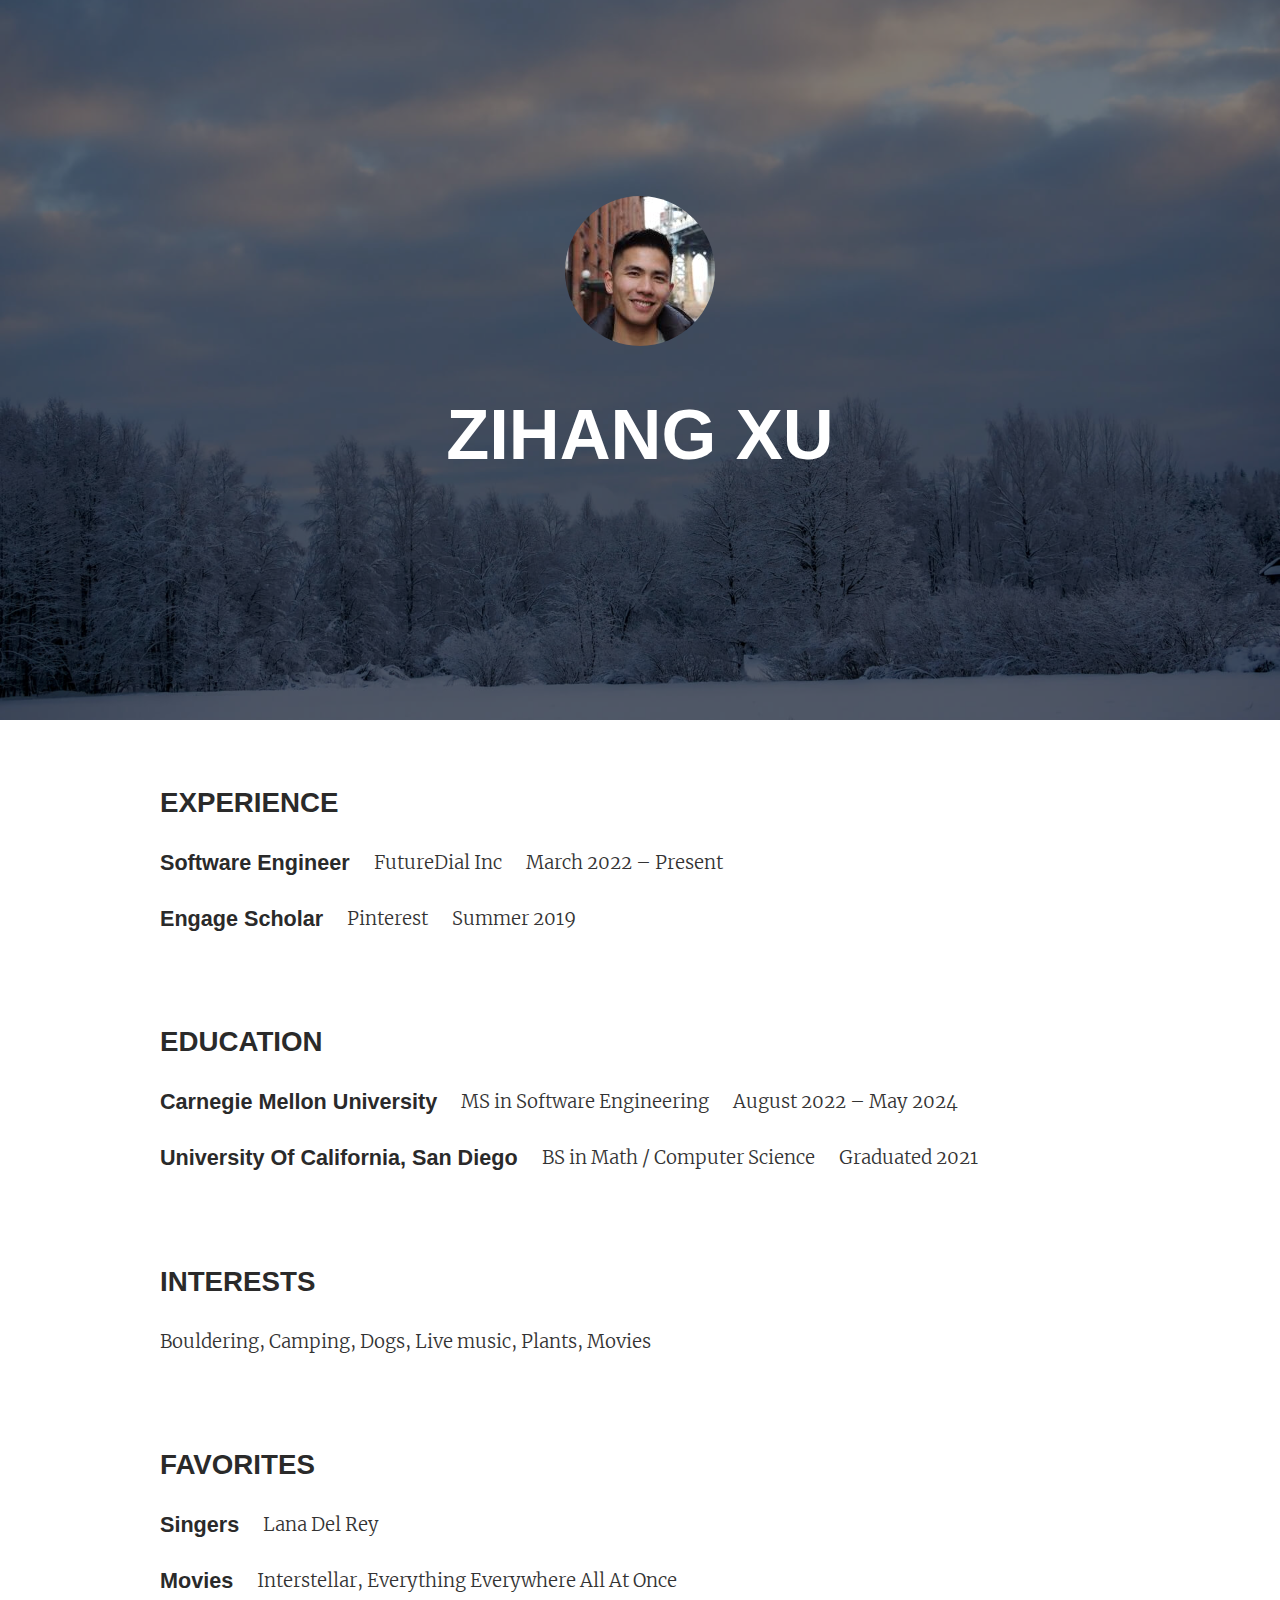
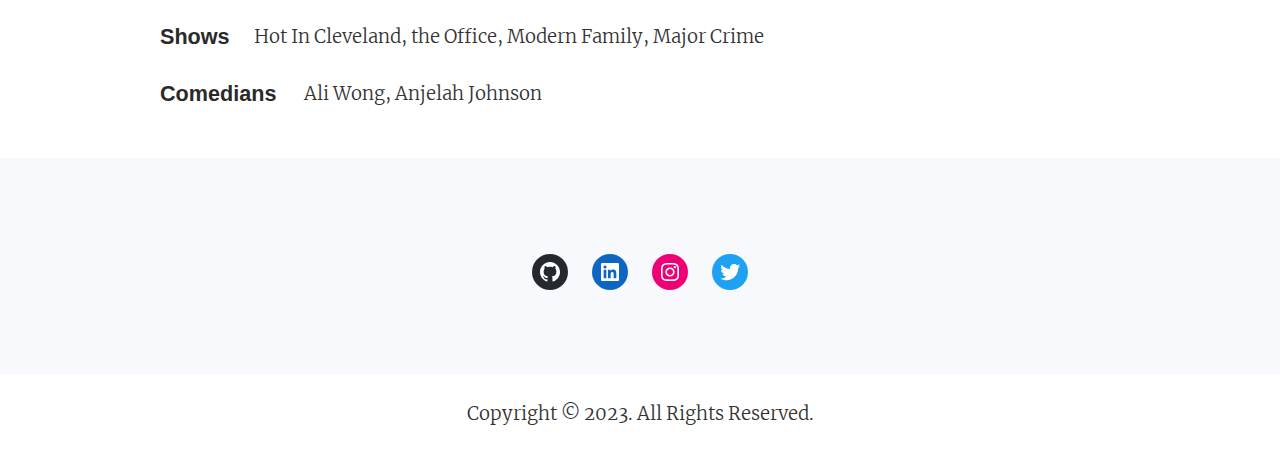
==== index.html @ 21066eac "a" ====
<!DOCTYPE html>
<html lang="en-US">
<head>
	<meta charset="UTF-8">
	<meta name="viewport" content="width=device-width, initial-scale=1">
<meta name="robots" content="max-image-preview:large">
<title>Zihang Xu</title>
<link rel="alternate" type="application/rss+xml" title="Zihang Xu &raquo; Feed" href="/feed/">
<link rel="alternate" type="application/rss+xml" title="Zihang Xu &raquo; Comments Feed" href="/comments/feed/">
<script>
window._wpemojiSettings = {"baseUrl":"https:\/\/s.w.org\/images\/core\/emoji\/14.0.0\/72x72\/","ext":".png","svgUrl":"https:\/\/s.w.org\/images\/core\/emoji\/14.0.0\/svg\/","svgExt":".svg","source":{"concatemoji":"\/wp-includes\/js\/wp-emoji-release.min.js?ver=6.2.2"}};
/*! This file is auto-generated */
!function(e,a,t){var n,r,o,i=a.createElement("canvas"),p=i.getContext&&i.getContext("2d");function s(e,t){p.clearRect(0,0,i.width,i.height),p.fillText(e,0,0);e=i.toDataURL();return p.clearRect(0,0,i.width,i.height),p.fillText(t,0,0),e===i.toDataURL()}function c(e){var t=a.createElement("script");t.src=e,t.defer=t.type="text/javascript",a.getElementsByTagName("head")[0].appendChild(t)}for(o=Array("flag","emoji"),t.supports={everything:!0,everythingExceptFlag:!0},r=0;r<o.length;r++)t.supports[o[r]]=function(e){if(p&&p.fillText)switch(p.textBaseline="top",p.font="600 32px Arial",e){case"flag":return s("🏳️‍⚧️","🏳️​⚧️")?!1:!s("🇺🇳","🇺​🇳")&&!s("🏴󠁧󠁢󠁥󠁮󠁧󠁿","🏴​󠁧​󠁢​󠁥​󠁮​󠁧​󠁿");case"emoji":return!s("🫱🏻‍🫲🏿","🫱🏻​🫲🏿")}return!1}(o[r]),t.supports.everything=t.supports.everything&&t.supports[o[r]],"flag"!==o[r]&&(t.supports.everythingExceptFlag=t.supports.everythingExceptFlag&&t.supports[o[r]]);t.supports.everythingExceptFlag=t.supports.everythingExceptFlag&&!t.supports.flag,t.DOMReady=!1,t.readyCallback=function(){t.DOMReady=!0},t.supports.everything||(n=function(){t.readyCallback()},a.addEventListener?(a.addEventListener("DOMContentLoaded",n,!1),e.addEventListener("load",n,!1)):(e.attachEvent("onload",n),a.attachEvent("onreadystatechange",function(){"complete"===a.readyState&&t.readyCallback()})),(e=t.source||{}).concatemoji?c(e.concatemoji):e.wpemoji&&e.twemoji&&(c(e.twemoji),c(e.wpemoji)))}(window,document,window._wpemojiSettings);
</script>
<style>img.wp-smiley,
img.emoji {
	display: inline !important;
	border: none !important;
	box-shadow: none !important;
	height: 1em !important;
	width: 1em !important;
	margin: 0 0.07em !important;
	vertical-align: -0.1em !important;
	background: none !important;
	padding: 0 !important;
}</style>
	<style id="wp-block-site-logo-inline-css">.wp-block-site-logo{box-sizing:border-box;line-height:0}.wp-block-site-logo a{display:inline-block}.wp-block-site-logo.is-default-size img{height:auto;width:120px}.wp-block-site-logo img{height:auto;max-width:100%}.wp-block-site-logo a,.wp-block-site-logo img{border-radius:inherit}.wp-block-site-logo.aligncenter{margin-left:auto;margin-right:auto;text-align:center}.wp-block-site-logo.is-style-rounded{border-radius:9999px}</style>
<style id="wp-block-site-title-inline-css">.wp-block-site-title a{color:inherit}
.wp-block-site-title{font-family: var(--wp--preset--font-family--montserrat);font-size: var(--wp--preset--font-size--max-82);font-style: normal;font-weight: 600;line-height: 1.2;text-transform: uppercase;}</style>
<link rel="stylesheet" id="wp-block-cover-css" href="/wp-includes/blocks/cover/style.min.css?ver=6.2.2" media="all">
<style id="wp-block-group-inline-css">.wp-block-group{box-sizing:border-box}
:where(.wp-block-group.has-background){padding:1.25em 2.375em}</style>
<style id="wp-block-template-part-inline-css">.wp-block-template-part.has-background{margin-bottom:0;margin-top:0;padding:1.25em 2.375em}</style>
<style id="wp-block-heading-inline-css">h1.has-background,h2.has-background,h3.has-background,h4.has-background,h5.has-background,h6.has-background{padding:1.25em 2.375em}
.wp-block-heading{color: #2a2a2a;}
.wp-block-heading h1,.wp-block-heading  h2,.wp-block-heading  h3,.wp-block-heading  h4,.wp-block-heading  h5,.wp-block-heading  h6{color: #2a2a2a;}
.wp-block-heading a:where(:not(.wp-element-button)){color: #2a2a2a;}
.wp-block-heading a:where(:not(.wp-element-button)):hover{color: #008aff;}</style>
<style id="wp-block-paragraph-inline-css">.is-small-text{font-size:.875em}.is-regular-text{font-size:1em}.is-large-text{font-size:2.25em}.is-larger-text{font-size:3em}.has-drop-cap:not(:focus):first-letter{float:left;font-size:8.4em;font-style:normal;font-weight:100;line-height:.68;margin:.05em .1em 0 0;text-transform:uppercase}body.rtl .has-drop-cap:not(:focus):first-letter{float:none;margin-left:.1em}p.has-drop-cap.has-background{overflow:hidden}p.has-background{padding:1.25em 2.375em}:where(p.has-text-color:not(.has-link-color)) a{color:inherit}
p{color: #333333;}
p a:where(:not(.wp-element-button)){color: #008aff;}</style>
<style id="wp-block-spacer-inline-css">.wp-block-spacer{clear:both}</style>
<style id="wp-block-social-links-inline-css">.wp-block-social-links{background:none;box-sizing:border-box;margin-left:0;padding-left:0;padding-right:0;text-indent:0}.wp-block-social-links .wp-social-link a,.wp-block-social-links .wp-social-link a:hover{border-bottom:0;box-shadow:none;text-decoration:none}.wp-block-social-links .wp-social-link a{padding:.25em}.wp-block-social-links .wp-social-link svg{height:1em;width:1em}.wp-block-social-links .wp-social-link span:not(.screen-reader-text){font-size:.65em;margin-left:.5em;margin-right:.5em}.wp-block-social-links.has-small-icon-size{font-size:16px}.wp-block-social-links,.wp-block-social-links.has-normal-icon-size{font-size:24px}.wp-block-social-links.has-large-icon-size{font-size:36px}.wp-block-social-links.has-huge-icon-size{font-size:48px}.wp-block-social-links.aligncenter{display:flex;justify-content:center}.wp-block-social-links.alignright{justify-content:flex-end}.wp-block-social-link{border-radius:9999px;display:block;height:auto;transition:transform .1s ease}@media (prefers-reduced-motion:reduce){.wp-block-social-link{transition-delay:0s;transition-duration:0s}}.wp-block-social-link a{align-items:center;display:flex;line-height:0;transition:transform .1s ease}.wp-block-social-link:hover{transform:scale(1.1)}.wp-block-social-links .wp-block-social-link .wp-block-social-link-anchor,.wp-block-social-links .wp-block-social-link .wp-block-social-link-anchor svg,.wp-block-social-links .wp-block-social-link .wp-block-social-link-anchor:active,.wp-block-social-links .wp-block-social-link .wp-block-social-link-anchor:hover,.wp-block-social-links .wp-block-social-link .wp-block-social-link-anchor:visited{fill:currentColor;color:currentColor}.wp-block-social-links:not(.is-style-logos-only) .wp-social-link{background-color:#f0f0f0;color:#444}.wp-block-social-links:not(.is-style-logos-only) .wp-social-link-amazon{background-color:#f90;color:#fff}.wp-block-social-links:not(.is-style-logos-only) .wp-social-link-bandcamp{background-color:#1ea0c3;color:#fff}.wp-block-social-links:not(.is-style-logos-only) .wp-social-link-behance{background-color:#0757fe;color:#fff}.wp-block-social-links:not(.is-style-logos-only) .wp-social-link-codepen{background-color:#1e1f26;color:#fff}.wp-block-social-links:not(.is-style-logos-only) .wp-social-link-deviantart{background-color:#02e49b;color:#fff}.wp-block-social-links:not(.is-style-logos-only) .wp-social-link-dribbble{background-color:#e94c89;color:#fff}.wp-block-social-links:not(.is-style-logos-only) .wp-social-link-dropbox{background-color:#4280ff;color:#fff}.wp-block-social-links:not(.is-style-logos-only) .wp-social-link-etsy{background-color:#f45800;color:#fff}.wp-block-social-links:not(.is-style-logos-only) .wp-social-link-facebook{background-color:#1778f2;color:#fff}.wp-block-social-links:not(.is-style-logos-only) .wp-social-link-fivehundredpx{background-color:#000;color:#fff}.wp-block-social-links:not(.is-style-logos-only) .wp-social-link-flickr{background-color:#0461dd;color:#fff}.wp-block-social-links:not(.is-style-logos-only) .wp-social-link-foursquare{background-color:#e65678;color:#fff}.wp-block-social-links:not(.is-style-logos-only) .wp-social-link-github{background-color:#24292d;color:#fff}.wp-block-social-links:not(.is-style-logos-only) .wp-social-link-goodreads{background-color:#eceadd;color:#382110}.wp-block-social-links:not(.is-style-logos-only) .wp-social-link-google{background-color:#ea4434;color:#fff}.wp-block-social-links:not(.is-style-logos-only) .wp-social-link-instagram{background-color:#f00075;color:#fff}.wp-block-social-links:not(.is-style-logos-only) .wp-social-link-lastfm{background-color:#e21b24;color:#fff}.wp-block-social-links:not(.is-style-logos-only) .wp-social-link-linkedin{background-color:#0d66c2;color:#fff}.wp-block-social-links:not(.is-style-logos-only) .wp-social-link-mastodon{background-color:#3288d4;color:#fff}.wp-block-social-links:not(.is-style-logos-only) .wp-social-link-medium{background-color:#02ab6c;color:#fff}.wp-block-social-links:not(.is-style-logos-only) .wp-social-link-meetup{background-color:#f6405f;color:#fff}.wp-block-social-links:not(.is-style-logos-only) .wp-social-link-patreon{background-color:#ff424d;color:#fff}.wp-block-social-links:not(.is-style-logos-only) .wp-social-link-pinterest{background-color:#e60122;color:#fff}.wp-block-social-links:not(.is-style-logos-only) .wp-social-link-pocket{background-color:#ef4155;color:#fff}.wp-block-social-links:not(.is-style-logos-only) .wp-social-link-reddit{background-color:#ff4500;color:#fff}.wp-block-social-links:not(.is-style-logos-only) .wp-social-link-skype{background-color:#0478d7;color:#fff}.wp-block-social-links:not(.is-style-logos-only) .wp-social-link-snapchat{stroke:#000;background-color:#fefc00;color:#fff}.wp-block-social-links:not(.is-style-logos-only) .wp-social-link-soundcloud{background-color:#ff5600;color:#fff}.wp-block-social-links:not(.is-style-logos-only) .wp-social-link-spotify{background-color:#1bd760;color:#fff}.wp-block-social-links:not(.is-style-logos-only) .wp-social-link-telegram{background-color:#2aabee;color:#fff}.wp-block-social-links:not(.is-style-logos-only) .wp-social-link-tiktok{background-color:#000;color:#fff}.wp-block-social-links:not(.is-style-logos-only) .wp-social-link-tumblr{background-color:#011835;color:#fff}.wp-block-social-links:not(.is-style-logos-only) .wp-social-link-twitch{background-color:#6440a4;color:#fff}.wp-block-social-links:not(.is-style-logos-only) .wp-social-link-twitter{background-color:#1da1f2;color:#fff}.wp-block-social-links:not(.is-style-logos-only) .wp-social-link-vimeo{background-color:#1eb7ea;color:#fff}.wp-block-social-links:not(.is-style-logos-only) .wp-social-link-vk{background-color:#4680c2;color:#fff}.wp-block-social-links:not(.is-style-logos-only) .wp-social-link-wordpress{background-color:#3499cd;color:#fff}.wp-block-social-links:not(.is-style-logos-only) .wp-social-link-whatsapp{background-color:#25d366;color:#fff}.wp-block-social-links:not(.is-style-logos-only) .wp-social-link-yelp{background-color:#d32422;color:#fff}.wp-block-social-links:not(.is-style-logos-only) .wp-social-link-youtube{background-color:red;color:#fff}.wp-block-social-links.is-style-logos-only .wp-social-link{background:none}.wp-block-social-links.is-style-logos-only .wp-social-link a{padding:0}.wp-block-social-links.is-style-logos-only .wp-social-link svg{height:1.25em;width:1.25em}.wp-block-social-links.is-style-logos-only .wp-social-link-amazon{color:#f90}.wp-block-social-links.is-style-logos-only .wp-social-link-bandcamp{color:#1ea0c3}.wp-block-social-links.is-style-logos-only .wp-social-link-behance{color:#0757fe}.wp-block-social-links.is-style-logos-only .wp-social-link-codepen{color:#1e1f26}.wp-block-social-links.is-style-logos-only .wp-social-link-deviantart{color:#02e49b}.wp-block-social-links.is-style-logos-only .wp-social-link-dribbble{color:#e94c89}.wp-block-social-links.is-style-logos-only .wp-social-link-dropbox{color:#4280ff}.wp-block-social-links.is-style-logos-only .wp-social-link-etsy{color:#f45800}.wp-block-social-links.is-style-logos-only .wp-social-link-facebook{color:#1778f2}.wp-block-social-links.is-style-logos-only .wp-social-link-fivehundredpx{color:#000}.wp-block-social-links.is-style-logos-only .wp-social-link-flickr{color:#0461dd}.wp-block-social-links.is-style-logos-only .wp-social-link-foursquare{color:#e65678}.wp-block-social-links.is-style-logos-only .wp-social-link-github{color:#24292d}.wp-block-social-links.is-style-logos-only .wp-social-link-goodreads{color:#382110}.wp-block-social-links.is-style-logos-only .wp-social-link-google{color:#ea4434}.wp-block-social-links.is-style-logos-only .wp-social-link-instagram{color:#f00075}.wp-block-social-links.is-style-logos-only .wp-social-link-lastfm{color:#e21b24}.wp-block-social-links.is-style-logos-only .wp-social-link-linkedin{color:#0d66c2}.wp-block-social-links.is-style-logos-only .wp-social-link-mastodon{color:#3288d4}.wp-block-social-links.is-style-logos-only .wp-social-link-medium{color:#02ab6c}.wp-block-social-links.is-style-logos-only .wp-social-link-meetup{color:#f6405f}.wp-block-social-links.is-style-logos-only .wp-social-link-patreon{color:#ff424d}.wp-block-social-links.is-style-logos-only .wp-social-link-pinterest{color:#e60122}.wp-block-social-links.is-style-logos-only .wp-social-link-pocket{color:#ef4155}.wp-block-social-links.is-style-logos-only .wp-social-link-reddit{color:#ff4500}.wp-block-social-links.is-style-logos-only .wp-social-link-skype{color:#0478d7}.wp-block-social-links.is-style-logos-only .wp-social-link-snapchat{stroke:#000;color:#fff}.wp-block-social-links.is-style-logos-only .wp-social-link-soundcloud{color:#ff5600}.wp-block-social-links.is-style-logos-only .wp-social-link-spotify{color:#1bd760}.wp-block-social-links.is-style-logos-only .wp-social-link-telegram{color:#2aabee}.wp-block-social-links.is-style-logos-only .wp-social-link-tiktok{color:#000}.wp-block-social-links.is-style-logos-only .wp-social-link-tumblr{color:#011835}.wp-block-social-links.is-style-logos-only .wp-social-link-twitch{color:#6440a4}.wp-block-social-links.is-style-logos-only .wp-social-link-twitter{color:#1da1f2}.wp-block-social-links.is-style-logos-only .wp-social-link-vimeo{color:#1eb7ea}.wp-block-social-links.is-style-logos-only .wp-social-link-vk{color:#4680c2}.wp-block-social-links.is-style-logos-only .wp-social-link-whatsapp{color:#25d366}.wp-block-social-links.is-style-logos-only .wp-social-link-wordpress{color:#3499cd}.wp-block-social-links.is-style-logos-only .wp-social-link-yelp{color:#d32422}.wp-block-social-links.is-style-logos-only .wp-social-link-youtube{color:red}.wp-block-social-links.is-style-pill-shape .wp-social-link{width:auto}.wp-block-social-links.is-style-pill-shape .wp-social-link a{padding-left:.66667em;padding-right:.66667em}</style>
<style id="wp-block-columns-inline-css">.wp-block-columns{align-items:normal!important;box-sizing:border-box;display:flex;flex-wrap:wrap!important;margin-bottom:1.75em}@media (min-width:782px){.wp-block-columns{flex-wrap:nowrap!important}}.wp-block-columns.are-vertically-aligned-top{align-items:flex-start}.wp-block-columns.are-vertically-aligned-center{align-items:center}.wp-block-columns.are-vertically-aligned-bottom{align-items:flex-end}@media (max-width:781px){.wp-block-columns:not(.is-not-stacked-on-mobile)>.wp-block-column{flex-basis:100%!important}}@media (min-width:782px){.wp-block-columns:not(.is-not-stacked-on-mobile)>.wp-block-column{flex-basis:0;flex-grow:1}.wp-block-columns:not(.is-not-stacked-on-mobile)>.wp-block-column[style*=flex-basis]{flex-grow:0}}.wp-block-columns.is-not-stacked-on-mobile{flex-wrap:nowrap!important}.wp-block-columns.is-not-stacked-on-mobile>.wp-block-column{flex-basis:0;flex-grow:1}.wp-block-columns.is-not-stacked-on-mobile>.wp-block-column[style*=flex-basis]{flex-grow:0}:where(.wp-block-columns.has-background){padding:1.25em 2.375em}.wp-block-column{flex-grow:1;min-width:0;overflow-wrap:break-word;word-break:break-word}.wp-block-column.is-vertically-aligned-top{align-self:flex-start}.wp-block-column.is-vertically-aligned-center{align-self:center}.wp-block-column.is-vertically-aligned-bottom{align-self:flex-end}.wp-block-column.is-vertically-aligned-bottom,.wp-block-column.is-vertically-aligned-center,.wp-block-column.is-vertically-aligned-top{width:100%}</style>
<style id="wp-block-library-inline-css">:root{--wp-admin-theme-color:#007cba;--wp-admin-theme-color--rgb:0,124,186;--wp-admin-theme-color-darker-10:#006ba1;--wp-admin-theme-color-darker-10--rgb:0,107,161;--wp-admin-theme-color-darker-20:#005a87;--wp-admin-theme-color-darker-20--rgb:0,90,135;--wp-admin-border-width-focus:2px;--wp-block-synced-color:#7a00df;--wp-block-synced-color--rgb:122,0,223}@media (-webkit-min-device-pixel-ratio:2),(min-resolution:192dpi){:root{--wp-admin-border-width-focus:1.5px}}.wp-element-button{cursor:pointer}:root{--wp--preset--font-size--normal:16px;--wp--preset--font-size--huge:42px}:root .has-very-light-gray-background-color{background-color:#eee}:root .has-very-dark-gray-background-color{background-color:#313131}:root .has-very-light-gray-color{color:#eee}:root .has-very-dark-gray-color{color:#313131}:root .has-vivid-green-cyan-to-vivid-cyan-blue-gradient-background{background:linear-gradient(135deg,#00d084,#0693e3)}:root .has-purple-crush-gradient-background{background:linear-gradient(135deg,#34e2e4,#4721fb 50%,#ab1dfe)}:root .has-hazy-dawn-gradient-background{background:linear-gradient(135deg,#faaca8,#dad0ec)}:root .has-subdued-olive-gradient-background{background:linear-gradient(135deg,#fafae1,#67a671)}:root .has-atomic-cream-gradient-background{background:linear-gradient(135deg,#fdd79a,#004a59)}:root .has-nightshade-gradient-background{background:linear-gradient(135deg,#330968,#31cdcf)}:root .has-midnight-gradient-background{background:linear-gradient(135deg,#020381,#2874fc)}.has-regular-font-size{font-size:1em}.has-larger-font-size{font-size:2.625em}.has-normal-font-size{font-size:var(--wp--preset--font-size--normal)}.has-huge-font-size{font-size:var(--wp--preset--font-size--huge)}.has-text-align-center{text-align:center}.has-text-align-left{text-align:left}.has-text-align-right{text-align:right}#end-resizable-editor-section{display:none}.aligncenter{clear:both}.items-justified-left{justify-content:flex-start}.items-justified-center{justify-content:center}.items-justified-right{justify-content:flex-end}.items-justified-space-between{justify-content:space-between}.screen-reader-text{clip:rect(1px,1px,1px,1px);word-wrap:normal!important;border:0;-webkit-clip-path:inset(50%);clip-path:inset(50%);height:1px;margin:-1px;overflow:hidden;padding:0;position:absolute;width:1px}.screen-reader-text:focus{clip:auto!important;background-color:#ddd;-webkit-clip-path:none;clip-path:none;color:#444;display:block;font-size:1em;height:auto;left:5px;line-height:normal;padding:15px 23px 14px;text-decoration:none;top:5px;width:auto;z-index:100000}html :where(.has-border-color){border-style:solid}html :where([style*=border-top-color]){border-top-style:solid}html :where([style*=border-right-color]){border-right-style:solid}html :where([style*=border-bottom-color]){border-bottom-style:solid}html :where([style*=border-left-color]){border-left-style:solid}html :where([style*=border-width]){border-style:solid}html :where([style*=border-top-width]){border-top-style:solid}html :where([style*=border-right-width]){border-right-style:solid}html :where([style*=border-bottom-width]){border-bottom-style:solid}html :where([style*=border-left-width]){border-left-style:solid}html :where(img[class*=wp-image-]){height:auto;max-width:100%}figure{margin:0 0 1em}html :where(.is-position-sticky){--wp-admin--admin-bar--position-offset:var(--wp-admin--admin-bar--height,0px)}@media screen and (max-width:600px){html :where(.is-position-sticky){--wp-admin--admin-bar--position-offset:0px}}</style>
<style id="global-styles-inline-css">body{--wp--preset--color--black: #000000;--wp--preset--color--cyan-bluish-gray: #abb8c3;--wp--preset--color--white: #ffffff;--wp--preset--color--pale-pink: #f78da7;--wp--preset--color--vivid-red: #cf2e2e;--wp--preset--color--luminous-vivid-orange: #ff6900;--wp--preset--color--luminous-vivid-amber: #fcb900;--wp--preset--color--light-green-cyan: #7bdcb5;--wp--preset--color--vivid-green-cyan: #00d084;--wp--preset--color--pale-cyan-blue: #8ed1fc;--wp--preset--color--vivid-cyan-blue: #0693e3;--wp--preset--color--vivid-purple: #9b51e0;--wp--preset--gradient--vivid-cyan-blue-to-vivid-purple: linear-gradient(135deg,rgba(6,147,227,1) 0%,rgb(155,81,224) 100%);--wp--preset--gradient--light-green-cyan-to-vivid-green-cyan: linear-gradient(135deg,rgb(122,220,180) 0%,rgb(0,208,130) 100%);--wp--preset--gradient--luminous-vivid-amber-to-luminous-vivid-orange: linear-gradient(135deg,rgba(252,185,0,1) 0%,rgba(255,105,0,1) 100%);--wp--preset--gradient--luminous-vivid-orange-to-vivid-red: linear-gradient(135deg,rgba(255,105,0,1) 0%,rgb(207,46,46) 100%);--wp--preset--gradient--very-light-gray-to-cyan-bluish-gray: linear-gradient(135deg,rgb(238,238,238) 0%,rgb(169,184,195) 100%);--wp--preset--gradient--cool-to-warm-spectrum: linear-gradient(135deg,rgb(74,234,220) 0%,rgb(151,120,209) 20%,rgb(207,42,186) 40%,rgb(238,44,130) 60%,rgb(251,105,98) 80%,rgb(254,248,76) 100%);--wp--preset--gradient--blush-light-purple: linear-gradient(135deg,rgb(255,206,236) 0%,rgb(152,150,240) 100%);--wp--preset--gradient--blush-bordeaux: linear-gradient(135deg,rgb(254,205,165) 0%,rgb(254,45,45) 50%,rgb(107,0,62) 100%);--wp--preset--gradient--luminous-dusk: linear-gradient(135deg,rgb(255,203,112) 0%,rgb(199,81,192) 50%,rgb(65,88,208) 100%);--wp--preset--gradient--pale-ocean: linear-gradient(135deg,rgb(255,245,203) 0%,rgb(182,227,212) 50%,rgb(51,167,181) 100%);--wp--preset--gradient--electric-grass: linear-gradient(135deg,rgb(202,248,128) 0%,rgb(113,206,126) 100%);--wp--preset--gradient--midnight: linear-gradient(135deg,rgb(2,3,129) 0%,rgb(40,116,252) 100%);--wp--preset--duotone--dark-grayscale: url('#wp-duotone-dark-grayscale');--wp--preset--duotone--grayscale: url('#wp-duotone-grayscale');--wp--preset--duotone--purple-yellow: url('#wp-duotone-purple-yellow');--wp--preset--duotone--blue-red: url('#wp-duotone-blue-red');--wp--preset--duotone--midnight: url('#wp-duotone-midnight');--wp--preset--duotone--magenta-yellow: url('#wp-duotone-magenta-yellow');--wp--preset--duotone--purple-green: url('#wp-duotone-purple-green');--wp--preset--duotone--blue-orange: url('#wp-duotone-blue-orange');--wp--preset--font-size--small: clamp(14px, 0.875rem + ((1vw - 7.68px) * 0.481), 18px);--wp--preset--font-size--medium: clamp(16px, 1rem + ((1vw - 7.68px) * 0.481), 20px);--wp--preset--font-size--large: clamp(20px, 1.25rem + ((1vw - 7.68px) * 0.481), 24px);--wp--preset--font-size--x-large: clamp(24px, 1.5rem + ((1vw - 7.68px) * 0.721), 30px);--wp--preset--font-size--x-small: clamp(13px, 0.813rem + ((1vw - 7.68px) * 0.361), 16px);--wp--preset--font-size--max-36: clamp(30px, 1.875rem + ((1vw - 7.68px) * 0.721), 36px);--wp--preset--font-size--max-48: clamp(36px, 2.25rem + ((1vw - 7.68px) * 1.442), 48px);--wp--preset--font-size--max-60: clamp(42px, 2.625rem + ((1vw - 7.68px) * 2.163), 60px);--wp--preset--font-size--max-72: clamp(48px, 3rem + ((1vw - 7.68px) * 2.885), 72px);--wp--preset--font-size--max-82: clamp(52px, 3.25rem + ((1vw - 7.68px) * 3.606), 82px);--wp--preset--font-family--merriweather: Merriweather;--wp--preset--font-family--montserrat: Arial;--wp--preset--spacing--20: 0.44rem;--wp--preset--spacing--30: 0.67rem;--wp--preset--spacing--40: 1rem;--wp--preset--spacing--50: 1.5rem;--wp--preset--spacing--60: 2.25rem;--wp--preset--spacing--70: 3.38rem;--wp--preset--spacing--80: 5.06rem;--wp--preset--shadow--natural: 6px 6px 9px rgba(0, 0, 0, 0.2);--wp--preset--shadow--deep: 12px 12px 50px rgba(0, 0, 0, 0.4);--wp--preset--shadow--sharp: 6px 6px 0px rgba(0, 0, 0, 0.2);--wp--preset--shadow--outlined: 6px 6px 0px -3px rgba(255, 255, 255, 1), 6px 6px rgba(0, 0, 0, 1);--wp--preset--shadow--crisp: 6px 6px 0px rgba(0, 0, 0, 1);}body { margin: 0;--wp--style--global--content-size: 960px;--wp--style--global--wide-size: 1140px; }.wp-site-blocks > .alignleft { float: left; margin-right: 2em; }.wp-site-blocks > .alignright { float: right; margin-left: 2em; }.wp-site-blocks > .aligncenter { justify-content: center; margin-left: auto; margin-right: auto; }.wp-site-blocks > * { margin-block-start: 0; margin-block-end: 0; }.wp-site-blocks > * + * { margin-block-start: 24px; }body { --wp--style--block-gap: 24px; }body .is-layout-flow > *{margin-block-start: 0;margin-block-end: 0;}body .is-layout-flow > * + *{margin-block-start: 24px;margin-block-end: 0;}body .is-layout-constrained > *{margin-block-start: 0;margin-block-end: 0;}body .is-layout-constrained > * + *{margin-block-start: 24px;margin-block-end: 0;}body .is-layout-flex{gap: 24px;}body .is-layout-flow > .alignleft{float: left;margin-inline-start: 0;margin-inline-end: 2em;}body .is-layout-flow > .alignright{float: right;margin-inline-start: 2em;margin-inline-end: 0;}body .is-layout-flow > .aligncenter{margin-left: auto !important;margin-right: auto !important;}body .is-layout-constrained > .alignleft{float: left;margin-inline-start: 0;margin-inline-end: 2em;}body .is-layout-constrained > .alignright{float: right;margin-inline-start: 2em;margin-inline-end: 0;}body .is-layout-constrained > .aligncenter{margin-left: auto !important;margin-right: auto !important;}body .is-layout-constrained > :where(:not(.alignleft):not(.alignright):not(.alignfull)){max-width: var(--wp--style--global--content-size);margin-left: auto !important;margin-right: auto !important;}body .is-layout-constrained > .alignwide{max-width: var(--wp--style--global--wide-size);}body .is-layout-flex{display: flex;}body .is-layout-flex{flex-wrap: wrap;align-items: center;}body .is-layout-flex > *{margin: 0;}body{font-family: var(--wp--preset--font-family--merriweather);font-size: var(--wp--preset--font-size--medium);font-weight: 300;line-height: 1.75;padding-top: 0px;padding-right: 0px;padding-bottom: 0px;padding-left: 0px;}a:where(:not(.wp-element-button)){text-decoration: underline;}h1, h2, h3, h4, h5, h6{font-family: var(--wp--preset--font-family--montserrat);font-style: normal;font-weight: 700;line-height: 1.4;}.wp-element-button, .wp-block-button__link{background-color: #32373c;border-width: 0;color: #fff;font-family: inherit;font-size: inherit;line-height: inherit;padding: calc(0.667em + 2px) calc(1.333em + 2px);text-decoration: none;}.has-black-color{color: var(--wp--preset--color--black) !important;}.has-cyan-bluish-gray-color{color: var(--wp--preset--color--cyan-bluish-gray) !important;}.has-white-color{color: var(--wp--preset--color--white) !important;}.has-pale-pink-color{color: var(--wp--preset--color--pale-pink) !important;}.has-vivid-red-color{color: var(--wp--preset--color--vivid-red) !important;}.has-luminous-vivid-orange-color{color: var(--wp--preset--color--luminous-vivid-orange) !important;}.has-luminous-vivid-amber-color{color: var(--wp--preset--color--luminous-vivid-amber) !important;}.has-light-green-cyan-color{color: var(--wp--preset--color--light-green-cyan) !important;}.has-vivid-green-cyan-color{color: var(--wp--preset--color--vivid-green-cyan) !important;}.has-pale-cyan-blue-color{color: var(--wp--preset--color--pale-cyan-blue) !important;}.has-vivid-cyan-blue-color{color: var(--wp--preset--color--vivid-cyan-blue) !important;}.has-vivid-purple-color{color: var(--wp--preset--color--vivid-purple) !important;}.has-black-background-color{background-color: var(--wp--preset--color--black) !important;}.has-cyan-bluish-gray-background-color{background-color: var(--wp--preset--color--cyan-bluish-gray) !important;}.has-white-background-color{background-color: var(--wp--preset--color--white) !important;}.has-pale-pink-background-color{background-color: var(--wp--preset--color--pale-pink) !important;}.has-vivid-red-background-color{background-color: var(--wp--preset--color--vivid-red) !important;}.has-luminous-vivid-orange-background-color{background-color: var(--wp--preset--color--luminous-vivid-orange) !important;}.has-luminous-vivid-amber-background-color{background-color: var(--wp--preset--color--luminous-vivid-amber) !important;}.has-light-green-cyan-background-color{background-color: var(--wp--preset--color--light-green-cyan) !important;}.has-vivid-green-cyan-background-color{background-color: var(--wp--preset--color--vivid-green-cyan) !important;}.has-pale-cyan-blue-background-color{background-color: var(--wp--preset--color--pale-cyan-blue) !important;}.has-vivid-cyan-blue-background-color{background-color: var(--wp--preset--color--vivid-cyan-blue) !important;}.has-vivid-purple-background-color{background-color: var(--wp--preset--color--vivid-purple) !important;}.has-black-border-color{border-color: var(--wp--preset--color--black) !important;}.has-cyan-bluish-gray-border-color{border-color: var(--wp--preset--color--cyan-bluish-gray) !important;}.has-white-border-color{border-color: var(--wp--preset--color--white) !important;}.has-pale-pink-border-color{border-color: var(--wp--preset--color--pale-pink) !important;}.has-vivid-red-border-color{border-color: var(--wp--preset--color--vivid-red) !important;}.has-luminous-vivid-orange-border-color{border-color: var(--wp--preset--color--luminous-vivid-orange) !important;}.has-luminous-vivid-amber-border-color{border-color: var(--wp--preset--color--luminous-vivid-amber) !important;}.has-light-green-cyan-border-color{border-color: var(--wp--preset--color--light-green-cyan) !important;}.has-vivid-green-cyan-border-color{border-color: var(--wp--preset--color--vivid-green-cyan) !important;}.has-pale-cyan-blue-border-color{border-color: var(--wp--preset--color--pale-cyan-blue) !important;}.has-vivid-cyan-blue-border-color{border-color: var(--wp--preset--color--vivid-cyan-blue) !important;}.has-vivid-purple-border-color{border-color: var(--wp--preset--color--vivid-purple) !important;}.has-vivid-cyan-blue-to-vivid-purple-gradient-background{background: var(--wp--preset--gradient--vivid-cyan-blue-to-vivid-purple) !important;}.has-light-green-cyan-to-vivid-green-cyan-gradient-background{background: var(--wp--preset--gradient--light-green-cyan-to-vivid-green-cyan) !important;}.has-luminous-vivid-amber-to-luminous-vivid-orange-gradient-background{background: var(--wp--preset--gradient--luminous-vivid-amber-to-luminous-vivid-orange) !important;}.has-luminous-vivid-orange-to-vivid-red-gradient-background{background: var(--wp--preset--gradient--luminous-vivid-orange-to-vivid-red) !important;}.has-very-light-gray-to-cyan-bluish-gray-gradient-background{background: var(--wp--preset--gradient--very-light-gray-to-cyan-bluish-gray) !important;}.has-cool-to-warm-spectrum-gradient-background{background: var(--wp--preset--gradient--cool-to-warm-spectrum) !important;}.has-blush-light-purple-gradient-background{background: var(--wp--preset--gradient--blush-light-purple) !important;}.has-blush-bordeaux-gradient-background{background: var(--wp--preset--gradient--blush-bordeaux) !important;}.has-luminous-dusk-gradient-background{background: var(--wp--preset--gradient--luminous-dusk) !important;}.has-pale-ocean-gradient-background{background: var(--wp--preset--gradient--pale-ocean) !important;}.has-electric-grass-gradient-background{background: var(--wp--preset--gradient--electric-grass) !important;}.has-midnight-gradient-background{background: var(--wp--preset--gradient--midnight) !important;}.has-small-font-size{font-size: var(--wp--preset--font-size--small) !important;}.has-medium-font-size{font-size: var(--wp--preset--font-size--medium) !important;}.has-large-font-size{font-size: var(--wp--preset--font-size--large) !important;}.has-x-large-font-size{font-size: var(--wp--preset--font-size--x-large) !important;}.has-x-small-font-size{font-size: var(--wp--preset--font-size--x-small) !important;}.has-max-36-font-size{font-size: var(--wp--preset--font-size--max-36) !important;}.has-max-48-font-size{font-size: var(--wp--preset--font-size--max-48) !important;}.has-max-60-font-size{font-size: var(--wp--preset--font-size--max-60) !important;}.has-max-72-font-size{font-size: var(--wp--preset--font-size--max-72) !important;}.has-max-82-font-size{font-size: var(--wp--preset--font-size--max-82) !important;}.has-merriweather-font-family{font-family: var(--wp--preset--font-family--merriweather) !important;}.has-montserrat-font-family{font-family: var(--wp--preset--font-family--montserrat) !important;}</style>
<style id="core-block-supports-inline-css">.wp-elements-5cca410bc57323123c762deed35c7b7d a{color:var(--wp--preset--color--secondary);}.wp-container-1.wp-container-1 > *{margin-block-start:0;margin-block-end:0;}.wp-container-1.wp-container-1.wp-container-1.wp-container-1 > * + *{margin-block-start:0px;margin-block-end:0;}.wp-container-24.wp-container-24{justify-content:center;}.wp-container-26.wp-container-26{flex-wrap:nowrap;gap:5rem 5rem;}.wp-container-2.wp-container-2,.wp-container-3.wp-container-3,.wp-container-4.wp-container-4,.wp-container-5.wp-container-5,.wp-container-7.wp-container-7,.wp-container-8.wp-container-8,.wp-container-9.wp-container-9,.wp-container-10.wp-container-10,.wp-container-12.wp-container-12,.wp-container-14.wp-container-14,.wp-container-15.wp-container-15,.wp-container-16.wp-container-16,.wp-container-17.wp-container-17,.wp-container-18.wp-container-18,.wp-container-19.wp-container-19,.wp-container-20.wp-container-20,.wp-container-21.wp-container-21{flex-wrap:nowrap;}</style>
<link rel="stylesheet" id="uaf_client_css-css" href="/wp-content/uploads/useanyfont/uaf.css?ver=1687984619" media="all">
<style id="wp-webfonts-inline-css">@font-face{font-family:Merriweather;font-style:normal;font-weight:300;font-display:fallback;src:url('/wp-content/themes/zino/assets/fonts/merriweather_normal_300.ttf') format('truetype');}@font-face{font-family:Merriweather;font-style:italic;font-weight:300;font-display:fallback;src:url('/wp-content/themes/zino/assets/fonts/merriweather_italic_300.ttf') format('truetype');}@font-face{font-family:Merriweather;font-style:normal;font-weight:400;font-display:fallback;src:url('/wp-content/themes/zino/assets/fonts/merriweather_normal_400.ttf') format('truetype');}@font-face{font-family:Merriweather;font-style:italic;font-weight:400;font-display:fallback;src:url('/wp-content/themes/zino/assets/fonts/merriweather_italic_400.ttf') format('truetype');}@font-face{font-family:Merriweather;font-style:normal;font-weight:700;font-display:fallback;src:url('/wp-content/themes/zino/assets/fonts/merriweather_normal_700.ttf') format('truetype');}@font-face{font-family:Merriweather;font-style:italic;font-weight:700;font-display:fallback;src:url('/wp-content/themes/zino/assets/fonts/merriweather_italic_700.ttf') format('truetype');}@font-face{font-family:Montserrat;font-style:normal;font-weight:400;font-display:fallback;src:url('/wp-content/themes/zino/assets/fonts/montserrat_normal_400.ttf') format('truetype');}@font-face{font-family:Montserrat;font-style:normal;font-weight:500;font-display:fallback;src:url('/wp-content/themes/zino/assets/fonts/montserrat_normal_500.ttf') format('truetype');}@font-face{font-family:Montserrat;font-style:normal;font-weight:600;font-display:fallback;src:url('/wp-content/themes/zino/assets/fonts/montserrat_normal_600.ttf') format('truetype');}@font-face{font-family:Montserrat;font-style:normal;font-weight:700;font-display:fallback;src:url('/wp-content/themes/zino/assets/fonts/montserrat_normal_700.ttf') format('truetype');}</style>
<link rel="stylesheet" id="zino-style-css" href="/wp-content/themes/zino/assets/css/style.css?ver=6.2.2" media="all">
<link rel="https://api.w.org/" href="/wp-json/">
<link rel="EditURI" type="application/rsd+xml" title="RSD" href="/xmlrpc.php?rsd">
<link rel="wlwmanifest" type="application/wlwmanifest+xml" href="/wp-includes/wlwmanifest.xml">
<meta name="generator" content="WordPress 6.2.2">
<link rel="icon" href="/wp-content/uploads/2023/06/IMG_0136-edited-150x150.jpg" sizes="32x32">
<link rel="icon" href="/wp-content/uploads/2023/06/IMG_0136-edited-300x300.jpg" sizes="192x192">
<link rel="apple-touch-icon" href="/wp-content/uploads/2023/06/IMG_0136-edited-300x300.jpg">
<meta name="msapplication-TileImage" content="/wp-content/uploads/2023/06/IMG_0136-edited-300x300.jpg">
</head>

<body class="home blog wp-custom-logo wp-embed-responsive">
<svg xmlns="http://www.w3.org/2000/svg" viewbox="0 0 0 0" width="0" height="0" focusable="false" role="none" style="visibility: hidden; position: absolute; left: -9999px; overflow: hidden;"><defs><filter id="wp-duotone-dark-grayscale"><fecolormatrix color-interpolation-filters="sRGB" type="matrix" values=" .299 .587 .114 0 0 .299 .587 .114 0 0 .299 .587 .114 0 0 .299 .587 .114 0 0 "></fecolormatrix><fecomponenttransfer color-interpolation-filters="sRGB"><fefuncr type="table" tablevalues="0 0.49803921568627"></fefuncr><fefuncg type="table" tablevalues="0 0.49803921568627"></fefuncg><fefuncb type="table" tablevalues="0 0.49803921568627"></fefuncb><fefunca type="table" tablevalues="1 1"></fefunca></fecomponenttransfer><fecomposite in2="SourceGraphic" operator="in"></fecomposite></filter></defs></svg><svg xmlns="http://www.w3.org/2000/svg" viewbox="0 0 0 0" width="0" height="0" focusable="false" role="none" style="visibility: hidden; position: absolute; left: -9999px; overflow: hidden;"><defs><filter id="wp-duotone-grayscale"><fecolormatrix color-interpolation-filters="sRGB" type="matrix" values=" .299 .587 .114 0 0 .299 .587 .114 0 0 .299 .587 .114 0 0 .299 .587 .114 0 0 "></fecolormatrix><fecomponenttransfer color-interpolation-filters="sRGB"><fefuncr type="table" tablevalues="0 1"></fefuncr><fefuncg type="table" tablevalues="0 1"></fefuncg><fefuncb type="table" tablevalues="0 1"></fefuncb><fefunca type="table" tablevalues="1 1"></fefunca></fecomponenttransfer><fecomposite in2="SourceGraphic" operator="in"></fecomposite></filter></defs></svg><svg xmlns="http://www.w3.org/2000/svg" viewbox="0 0 0 0" width="0" height="0" focusable="false" role="none" style="visibility: hidden; position: absolute; left: -9999px; overflow: hidden;"><defs><filter id="wp-duotone-purple-yellow"><fecolormatrix color-interpolation-filters="sRGB" type="matrix" values=" .299 .587 .114 0 0 .299 .587 .114 0 0 .299 .587 .114 0 0 .299 .587 .114 0 0 "></fecolormatrix><fecomponenttransfer color-interpolation-filters="sRGB"><fefuncr type="table" tablevalues="0.54901960784314 0.98823529411765"></fefuncr><fefuncg type="table" tablevalues="0 1"></fefuncg><fefuncb type="table" tablevalues="0.71764705882353 0.25490196078431"></fefuncb><fefunca type="table" tablevalues="1 1"></fefunca></fecomponenttransfer><fecomposite in2="SourceGraphic" operator="in"></fecomposite></filter></defs></svg><svg xmlns="http://www.w3.org/2000/svg" viewbox="0 0 0 0" width="0" height="0" focusable="false" role="none" style="visibility: hidden; position: absolute; left: -9999px; overflow: hidden;"><defs><filter id="wp-duotone-blue-red"><fecolormatrix color-interpolation-filters="sRGB" type="matrix" values=" .299 .587 .114 0 0 .299 .587 .114 0 0 .299 .587 .114 0 0 .299 .587 .114 0 0 "></fecolormatrix><fecomponenttransfer color-interpolation-filters="sRGB"><fefuncr type="table" tablevalues="0 1"></fefuncr><fefuncg type="table" tablevalues="0 0.27843137254902"></fefuncg><fefuncb type="table" tablevalues="0.5921568627451 0.27843137254902"></fefuncb><fefunca type="table" tablevalues="1 1"></fefunca></fecomponenttransfer><fecomposite in2="SourceGraphic" operator="in"></fecomposite></filter></defs></svg><svg xmlns="http://www.w3.org/2000/svg" viewbox="0 0 0 0" width="0" height="0" focusable="false" role="none" style="visibility: hidden; position: absolute; left: -9999px; overflow: hidden;"><defs><filter id="wp-duotone-midnight"><fecolormatrix color-interpolation-filters="sRGB" type="matrix" values=" .299 .587 .114 0 0 .299 .587 .114 0 0 .299 .587 .114 0 0 .299 .587 .114 0 0 "></fecolormatrix><fecomponenttransfer color-interpolation-filters="sRGB"><fefuncr type="table" tablevalues="0 0"></fefuncr><fefuncg type="table" tablevalues="0 0.64705882352941"></fefuncg><fefuncb type="table" tablevalues="0 1"></fefuncb><fefunca type="table" tablevalues="1 1"></fefunca></fecomponenttransfer><fecomposite in2="SourceGraphic" operator="in"></fecomposite></filter></defs></svg><svg xmlns="http://www.w3.org/2000/svg" viewbox="0 0 0 0" width="0" height="0" focusable="false" role="none" style="visibility: hidden; position: absolute; left: -9999px; overflow: hidden;"><defs><filter id="wp-duotone-magenta-yellow"><fecolormatrix color-interpolation-filters="sRGB" type="matrix" values=" .299 .587 .114 0 0 .299 .587 .114 0 0 .299 .587 .114 0 0 .299 .587 .114 0 0 "></fecolormatrix><fecomponenttransfer color-interpolation-filters="sRGB"><fefuncr type="table" tablevalues="0.78039215686275 1"></fefuncr><fefuncg type="table" tablevalues="0 0.94901960784314"></fefuncg><fefuncb type="table" tablevalues="0.35294117647059 0.47058823529412"></fefuncb><fefunca type="table" tablevalues="1 1"></fefunca></fecomponenttransfer><fecomposite in2="SourceGraphic" operator="in"></fecomposite></filter></defs></svg><svg xmlns="http://www.w3.org/2000/svg" viewbox="0 0 0 0" width="0" height="0" focusable="false" role="none" style="visibility: hidden; position: absolute; left: -9999px; overflow: hidden;"><defs><filter id="wp-duotone-purple-green"><fecolormatrix color-interpolation-filters="sRGB" type="matrix" values=" .299 .587 .114 0 0 .299 .587 .114 0 0 .299 .587 .114 0 0 .299 .587 .114 0 0 "></fecolormatrix><fecomponenttransfer color-interpolation-filters="sRGB"><fefuncr type="table" tablevalues="0.65098039215686 0.40392156862745"></fefuncr><fefuncg type="table" tablevalues="0 1"></fefuncg><fefuncb type="table" tablevalues="0.44705882352941 0.4"></fefuncb><fefunca type="table" tablevalues="1 1"></fefunca></fecomponenttransfer><fecomposite in2="SourceGraphic" operator="in"></fecomposite></filter></defs></svg><svg xmlns="http://www.w3.org/2000/svg" viewbox="0 0 0 0" width="0" height="0" focusable="false" role="none" style="visibility: hidden; position: absolute; left: -9999px; overflow: hidden;"><defs><filter id="wp-duotone-blue-orange"><fecolormatrix color-interpolation-filters="sRGB" type="matrix" values=" .299 .587 .114 0 0 .299 .587 .114 0 0 .299 .587 .114 0 0 .299 .587 .114 0 0 "></fecolormatrix><fecomponenttransfer color-interpolation-filters="sRGB"><fefuncr type="table" tablevalues="0.098039215686275 1"></fefuncr><fefuncg type="table" tablevalues="0 0.66274509803922"></fefuncg><fefuncb type="table" tablevalues="0.84705882352941 0.41960784313725"></fefuncb><fefunca type="table" tablevalues="1 1"></fefunca></fecomponenttransfer><fecomposite in2="SourceGraphic" operator="in"></fecomposite></filter></defs></svg>
<div class="wp-site-blocks">
<header class="wp-block-template-part">
<div class="wp-block-group home-banner has-secondary-color has-text-color has-link-color wp-elements-5cca410bc57323123c762deed35c7b7d is-layout-flow wp-container-1" style="margin-top:0px;margin-bottom:0px">
<div class="wp-block-cover is-light" style="padding-top:3rem;padding-right:var(--wp--preset--spacing--50);padding-bottom:3rem;padding-left:var(--wp--preset--spacing--50);min-height:80vh">
<span aria-hidden="true" class="wp-block-cover__background has-black-background-color has-background-dim"></span><img decoding="async" class="wp-block-cover__image-background wp-image-231" alt="main-banner" src="/wp-content/themes/zino/assets/images/main-banner.jpg" data-object-fit="cover"><div class="wp-block-cover__inner-container">
<div class="aligncenter is-style-rounded wp-block-site-logo"><a href="/" class="custom-logo-link" rel="home" aria-current="page"><img width="150" height="150" src="/wp-content/uploads/2023/06/IMG_0136-edited.jpg" class="custom-logo" alt="Zihang Xu" decoding="async" srcset="/wp-content/uploads/2023/06/IMG_0136-edited.jpg 1722w, /wp-content/uploads/2023/06/IMG_0136-edited-300x300.jpg 300w, /wp-content/uploads/2023/06/IMG_0136-edited-1024x1024.jpg 1024w, /wp-content/uploads/2023/06/IMG_0136-edited-150x150.jpg 150w, /wp-content/uploads/2023/06/IMG_0136-edited-768x768.jpg 768w, /wp-content/uploads/2023/06/IMG_0136-edited-1536x1536.jpg 1536w" sizes="(max-width: 150px) 100vw, 150px"></a></div>

<h1 class="has-text-align-center has-text-color has-white-color wp-block-site-title"><a target="_self" rel="home" aria-current="page">Zihang Xu</a></h1>
</div>
</div>
</div>
</header>


<div class="wp-block-group is-layout-constrained" style="margin-top:0px;margin-bottom:0px;padding-top:4rem;padding-right:var(--wp--preset--spacing--50);padding-bottom:3rem;padding-left:var(--wp--preset--spacing--50)">
<div class="wp-block-group is-layout-constrained">
<h2 class="wp-block-heading"><strong>EXPERIENCE</strong></h2>



<div class="wp-block-group is-nowrap is-layout-flex wp-container-3">
<h3 class="wp-block-heading">Software Engineer</h3>



<div class="wp-block-group is-nowrap is-layout-flex wp-container-2">
<p>FutureDial Inc </p>



<p>March 2022 &#8211; Present</p>
</div>
</div>



<div class="wp-block-group is-nowrap is-layout-flex wp-container-5">
<h3 class="wp-block-heading">Engage Scholar</h3>



<div class="wp-block-group is-nowrap is-layout-flex wp-container-4">
<p>Pinterest</p>



<p>Summer 2019</p>
</div>
</div>
</div>



<div style="height:40px" aria-hidden="true" class="wp-block-spacer"></div>



<div class="wp-block-group is-layout-constrained">
<h2 class="wp-block-heading"><strong>EDUCATION</strong></h2>



<div class="wp-block-group is-nowrap is-layout-flex wp-container-8">
<h3 class="wp-block-heading">Carnegie Mellon University</h3>



<div class="wp-block-group is-nowrap is-layout-flex wp-container-7">
<p>MS in Software Engineering</p>



<p>August 2022 &#8211; May 2024</p>
</div>
</div>



<div class="wp-block-group is-nowrap is-layout-flex wp-container-10">
<h3 class="wp-block-heading">University Of California, San Diego</h3>



<div class="wp-block-group is-nowrap is-layout-flex wp-container-9">
<p>BS in Math / Computer Science</p>



<p>Graduated 2021</p>
</div>
</div>
</div>



<div style="height:40px" aria-hidden="true" class="wp-block-spacer"></div>



<div class="wp-block-group is-layout-constrained">
<h2 class="wp-block-heading"><strong>INTERESTS</strong></h2>



<div class="wp-block-group is-nowrap is-layout-flex wp-container-12">
<p>Bouldering, Camping, Dogs, Live music, Plants, Movies </p>
</div>
</div>



<div style="height:40px" aria-hidden="true" class="wp-block-spacer"></div>



<div class="wp-block-group is-layout-constrained">
<h2 class="wp-block-heading"><strong>FAVORITES</strong></h2>



<div class="wp-block-group is-nowrap is-layout-flex wp-container-15">
<h3 class="wp-block-heading">Singers</h3>



<div class="wp-block-group is-nowrap is-layout-flex wp-container-14">
<p>Lana Del Rey</p>
</div>
</div>



<div class="wp-block-group is-nowrap is-layout-flex wp-container-17">
<h3 class="wp-block-heading">Movies</h3>



<div class="wp-block-group is-nowrap is-layout-flex wp-container-16">
<p>Interstellar, Everything Everywhere All At Once </p>
</div>
</div>



<div class="wp-block-group is-nowrap is-layout-flex wp-container-19">
<h3 class="wp-block-heading">Shows</h3>



<div class="wp-block-group is-nowrap is-layout-flex wp-container-18">
<p>Hot In Cleveland, the Office, Modern Family, Major Crime</p>
</div>
</div>



<div class="wp-block-group is-nowrap is-layout-flex wp-container-21">
<h3 class="wp-block-heading">Comedians</h3>



<div class="wp-block-group is-nowrap is-layout-flex wp-container-20">
<p>&nbsp;Ali Wong, Anjelah Johnson</p>
</div>
</div>
</div>
</div>


<footer class="wp-block-template-part">
<div class="wp-block-group site-footer has-background is-layout-constrained" style="background-color:#f7f9fc;padding-top:6rem;padding-right:var(--wp--preset--spacing--50);padding-bottom:3rem;padding-left:var(--wp--preset--spacing--50)">
<div class="wp-block-columns are-vertically-aligned-center is-layout-flex wp-container-26" style="padding-bottom:var(--wp--preset--spacing--60)">
<div class="wp-block-column is-layout-flow">
<ul class="wp-block-social-links is-content-justification-center is-layout-flex wp-container-24">
<li class="wp-social-link wp-social-link-github wp-block-social-link"><a href="https://github.com/adrianxu8990" class="wp-block-social-link-anchor"><svg width="24" height="24" viewbox="0 0 24 24" version="1.1" xmlns="http://www.w3.org/2000/svg" aria-hidden="true" focusable="false"><path d="M12,2C6.477,2,2,6.477,2,12c0,4.419,2.865,8.166,6.839,9.489c0.5,0.09,0.682-0.218,0.682-0.484 c0-0.236-0.009-0.866-0.014-1.699c-2.782,0.602-3.369-1.34-3.369-1.34c-0.455-1.157-1.11-1.465-1.11-1.465 c-0.909-0.62,0.069-0.608,0.069-0.608c1.004,0.071,1.532,1.03,1.532,1.03c0.891,1.529,2.341,1.089,2.91,0.833 c0.091-0.647,0.349-1.086,0.635-1.337c-2.22-0.251-4.555-1.111-4.555-4.943c0-1.091,0.39-1.984,1.03-2.682 C6.546,8.54,6.202,7.524,6.746,6.148c0,0,0.84-0.269,2.75,1.025C10.295,6.95,11.15,6.84,12,6.836 c0.85,0.004,1.705,0.114,2.504,0.336c1.909-1.294,2.748-1.025,2.748-1.025c0.546,1.376,0.202,2.394,0.1,2.646 c0.64,0.699,1.026,1.591,1.026,2.682c0,3.841-2.337,4.687-4.565,4.935c0.359,0.307,0.679,0.917,0.679,1.852 c0,1.335-0.012,2.415-0.012,2.741c0,0.269,0.18,0.579,0.688,0.481C19.138,20.161,22,16.416,22,12C22,6.477,17.523,2,12,2z"></path></svg><span class="wp-block-social-link-label screen-reader-text">GitHub</span></a></li>

<li class="wp-social-link wp-social-link-linkedin wp-block-social-link"><a href="https://www.linkedin.com/in/adrianxu8990/" class="wp-block-social-link-anchor"><svg width="24" height="24" viewbox="0 0 24 24" version="1.1" xmlns="http://www.w3.org/2000/svg" aria-hidden="true" focusable="false"><path d="M19.7,3H4.3C3.582,3,3,3.582,3,4.3v15.4C3,20.418,3.582,21,4.3,21h15.4c0.718,0,1.3-0.582,1.3-1.3V4.3 C21,3.582,20.418,3,19.7,3z M8.339,18.338H5.667v-8.59h2.672V18.338z M7.004,8.574c-0.857,0-1.549-0.694-1.549-1.548 c0-0.855,0.691-1.548,1.549-1.548c0.854,0,1.547,0.694,1.547,1.548C8.551,7.881,7.858,8.574,7.004,8.574z M18.339,18.338h-2.669 v-4.177c0-0.996-0.017-2.278-1.387-2.278c-1.389,0-1.601,1.086-1.601,2.206v4.249h-2.667v-8.59h2.559v1.174h0.037 c0.356-0.675,1.227-1.387,2.526-1.387c2.703,0,3.203,1.779,3.203,4.092V18.338z"></path></svg><span class="wp-block-social-link-label screen-reader-text">LinkedIn</span></a></li>

<li class="wp-social-link wp-social-link-instagram wp-block-social-link"><a href="https://www.instagram.com/lanadeldri/" class="wp-block-social-link-anchor"><svg width="24" height="24" viewbox="0 0 24 24" version="1.1" xmlns="http://www.w3.org/2000/svg" aria-hidden="true" focusable="false"><path d="M12,4.622c2.403,0,2.688,0.009,3.637,0.052c0.877,0.04,1.354,0.187,1.671,0.31c0.42,0.163,0.72,0.358,1.035,0.673 c0.315,0.315,0.51,0.615,0.673,1.035c0.123,0.317,0.27,0.794,0.31,1.671c0.043,0.949,0.052,1.234,0.052,3.637 s-0.009,2.688-0.052,3.637c-0.04,0.877-0.187,1.354-0.31,1.671c-0.163,0.42-0.358,0.72-0.673,1.035 c-0.315,0.315-0.615,0.51-1.035,0.673c-0.317,0.123-0.794,0.27-1.671,0.31c-0.949,0.043-1.233,0.052-3.637,0.052 s-2.688-0.009-3.637-0.052c-0.877-0.04-1.354-0.187-1.671-0.31c-0.42-0.163-0.72-0.358-1.035-0.673 c-0.315-0.315-0.51-0.615-0.673-1.035c-0.123-0.317-0.27-0.794-0.31-1.671C4.631,14.688,4.622,14.403,4.622,12 s0.009-2.688,0.052-3.637c0.04-0.877,0.187-1.354,0.31-1.671c0.163-0.42,0.358-0.72,0.673-1.035 c0.315-0.315,0.615-0.51,1.035-0.673c0.317-0.123,0.794-0.27,1.671-0.31C9.312,4.631,9.597,4.622,12,4.622 M12,3 C9.556,3,9.249,3.01,8.289,3.054C7.331,3.098,6.677,3.25,6.105,3.472C5.513,3.702,5.011,4.01,4.511,4.511 c-0.5,0.5-0.808,1.002-1.038,1.594C3.25,6.677,3.098,7.331,3.054,8.289C3.01,9.249,3,9.556,3,12c0,2.444,0.01,2.751,0.054,3.711 c0.044,0.958,0.196,1.612,0.418,2.185c0.23,0.592,0.538,1.094,1.038,1.594c0.5,0.5,1.002,0.808,1.594,1.038 c0.572,0.222,1.227,0.375,2.185,0.418C9.249,20.99,9.556,21,12,21s2.751-0.01,3.711-0.054c0.958-0.044,1.612-0.196,2.185-0.418 c0.592-0.23,1.094-0.538,1.594-1.038c0.5-0.5,0.808-1.002,1.038-1.594c0.222-0.572,0.375-1.227,0.418-2.185 C20.99,14.751,21,14.444,21,12s-0.01-2.751-0.054-3.711c-0.044-0.958-0.196-1.612-0.418-2.185c-0.23-0.592-0.538-1.094-1.038-1.594 c-0.5-0.5-1.002-0.808-1.594-1.038c-0.572-0.222-1.227-0.375-2.185-0.418C14.751,3.01,14.444,3,12,3L12,3z M12,7.378 c-2.552,0-4.622,2.069-4.622,4.622S9.448,16.622,12,16.622s4.622-2.069,4.622-4.622S14.552,7.378,12,7.378z M12,15 c-1.657,0-3-1.343-3-3s1.343-3,3-3s3,1.343,3,3S13.657,15,12,15z M16.804,6.116c-0.596,0-1.08,0.484-1.08,1.08 s0.484,1.08,1.08,1.08c0.596,0,1.08-0.484,1.08-1.08S17.401,6.116,16.804,6.116z"></path></svg><span class="wp-block-social-link-label screen-reader-text">Instagram</span></a></li>

<li class="wp-social-link wp-social-link-twitter wp-block-social-link"><a href="https://twitter.com/lanadeldri" class="wp-block-social-link-anchor"><svg width="24" height="24" viewbox="0 0 24 24" version="1.1" xmlns="http://www.w3.org/2000/svg" aria-hidden="true" focusable="false"><path d="M22.23,5.924c-0.736,0.326-1.527,0.547-2.357,0.646c0.847-0.508,1.498-1.312,1.804-2.27 c-0.793,0.47-1.671,0.812-2.606,0.996C18.324,4.498,17.257,4,16.077,4c-2.266,0-4.103,1.837-4.103,4.103 c0,0.322,0.036,0.635,0.106,0.935C8.67,8.867,5.647,7.234,3.623,4.751C3.27,5.357,3.067,6.062,3.067,6.814 c0,1.424,0.724,2.679,1.825,3.415c-0.673-0.021-1.305-0.206-1.859-0.513c0,0.017,0,0.034,0,0.052c0,1.988,1.414,3.647,3.292,4.023 c-0.344,0.094-0.707,0.144-1.081,0.144c-0.264,0-0.521-0.026-0.772-0.074c0.522,1.63,2.038,2.816,3.833,2.85 c-1.404,1.1-3.174,1.756-5.096,1.756c-0.331,0-0.658-0.019-0.979-0.057c1.816,1.164,3.973,1.843,6.29,1.843 c7.547,0,11.675-6.252,11.675-11.675c0-0.178-0.004-0.355-0.012-0.531C20.985,7.47,21.68,6.747,22.23,5.924z"></path></svg><span class="wp-block-social-link-label screen-reader-text">Twitter</span></a></li>
</ul>
</div>
</div>
</div>



<div class="wp-block-group site-footer is-layout-constrained" style="padding-top:var(--wp--preset--spacing--50);padding-right:var(--wp--preset--spacing--30);padding-bottom:var(--wp--preset--spacing--50);padding-left:var(--wp--preset--spacing--30)">
<p class="has-text-align-center">Copyright © 2023. All Rights Reserved. </p>
</div>
</footer>
</div>

		<style id="skip-link-styles">.skip-link.screen-reader-text {
			border: 0;
			clip: rect(1px,1px,1px,1px);
			clip-path: inset(50%);
			height: 1px;
			margin: -1px;
			overflow: hidden;
			padding: 0;
			position: absolute !important;
			width: 1px;
			word-wrap: normal !important;
		}

		.skip-link.screen-reader-text:focus {
			background-color: #eee;
			clip: auto !important;
			clip-path: none;
			color: #444;
			display: block;
			font-size: 1em;
			height: auto;
			left: 5px;
			line-height: normal;
			padding: 15px 23px 14px;
			text-decoration: none;
			top: 5px;
			width: auto;
			z-index: 100000;
		}</style>
		<script>( function() {
		var skipLinkTarget = document.querySelector( 'main' ),
			sibling,
			skipLinkTargetID,
			skipLink;

		// Early exit if a skip-link target can't be located.
		if ( ! skipLinkTarget ) {
			return;
		}

		// Get the site wrapper.
		// The skip-link will be injected in the beginning of it.
		sibling = document.querySelector( '.wp-site-blocks' );

		// Early exit if the root element was not found.
		if ( ! sibling ) {
			return;
		}

		// Get the skip-link target's ID, and generate one if it doesn't exist.
		skipLinkTargetID = skipLinkTarget.id;
		if ( ! skipLinkTargetID ) {
			skipLinkTargetID = 'wp--skip-link--target';
			skipLinkTarget.id = skipLinkTargetID;
		}

		// Create the skip link.
		skipLink = document.createElement( 'a' );
		skipLink.classList.add( 'skip-link', 'screen-reader-text' );
		skipLink.href = '#' + skipLinkTargetID;
		skipLink.innerHTML = 'Skip to content';

		// Inject the skip link.
		sibling.parentElement.insertBefore( skipLink, sibling );
	}() );</script>
	</body>
</html>
---- wp-includes/blocks/cover/style.min.css ----
.wp-block-cover,.wp-block-cover-image{align-items:center;background-position:50%;box-sizing:border-box;display:flex;justify-content:center;min-height:430px;padding:1em;position:relative}.wp-block-cover .has-background-dim:not([class*=-background-color]),.wp-block-cover-image .has-background-dim:not([class*=-background-color]),.wp-block-cover-image.has-background-dim:not([class*=-background-color]),.wp-block-cover.has-background-dim:not([class*=-background-color]){background-color:#000}.wp-block-cover .has-background-dim.has-background-gradient,.wp-block-cover-image .has-background-dim.has-background-gradient{background-color:transparent}.wp-block-cover-image.has-background-dim:before,.wp-block-cover.has-background-dim:before{background-color:inherit;content:""}.wp-block-cover .wp-block-cover__background,.wp-block-cover .wp-block-cover__gradient-background,.wp-block-cover-image .wp-block-cover__background,.wp-block-cover-image .wp-block-cover__gradient-background,.wp-block-cover-image.has-background-dim:not(.has-background-gradient):before,.wp-block-cover.has-background-dim:not(.has-background-gradient):before{bottom:0;left:0;opacity:.5;position:absolute;right:0;top:0;z-index:1}.wp-block-cover-image.has-background-dim.has-background-dim-10 .wp-block-cover__background,.wp-block-cover-image.has-background-dim.has-background-dim-10 .wp-block-cover__gradient-background,.wp-block-cover-image.has-background-dim.has-background-dim-10:not(.has-background-gradient):before,.wp-block-cover.has-background-dim.has-background-dim-10 .wp-block-cover__background,.wp-block-cover.has-background-dim.has-background-dim-10 .wp-block-cover__gradient-background,.wp-block-cover.has-background-dim.has-background-dim-10:not(.has-background-gradient):before{opacity:.1}.wp-block-cover-image.has-background-dim.has-background-dim-20 .wp-block-cover__background,.wp-block-cover-image.has-background-dim.has-background-dim-20 .wp-block-cover__gradient-background,.wp-block-cover-image.has-background-dim.has-background-dim-20:not(.has-background-gradient):before,.wp-block-cover.has-background-dim.has-background-dim-20 .wp-block-cover__background,.wp-block-cover.has-background-dim.has-background-dim-20 .wp-block-cover__gradient-background,.wp-block-cover.has-background-dim.has-background-dim-20:not(.has-background-gradient):before{opacity:.2}.wp-block-cover-image.has-background-dim.has-background-dim-30 .wp-block-cover__background,.wp-block-cover-image.has-background-dim.has-background-dim-30 .wp-block-cover__gradient-background,.wp-block-cover-image.has-background-dim.has-background-dim-30:not(.has-background-gradient):before,.wp-block-cover.has-background-dim.has-background-dim-30 .wp-block-cover__background,.wp-block-cover.has-background-dim.has-background-dim-30 .wp-block-cover__gradient-background,.wp-block-cover.has-background-dim.has-background-dim-30:not(.has-background-gradient):before{opacity:.3}.wp-block-cover-image.has-background-dim.has-background-dim-40 .wp-block-cover__background,.wp-block-cover-image.has-background-dim.has-background-dim-40 .wp-block-cover__gradient-background,.wp-block-cover-image.has-background-dim.has-background-dim-40:not(.has-background-gradient):before,.wp-block-cover.has-background-dim.has-background-dim-40 .wp-block-cover__background,.wp-block-cover.has-background-dim.has-background-dim-40 .wp-block-cover__gradient-background,.wp-block-cover.has-background-dim.has-background-dim-40:not(.has-background-gradient):before{opacity:.4}.wp-block-cover-image.has-background-dim.has-background-dim-50 .wp-block-cover__background,.wp-block-cover-image.has-background-dim.has-background-dim-50 .wp-block-cover__gradient-background,.wp-block-cover-image.has-background-dim.has-background-dim-50:not(.has-background-gradient):before,.wp-block-cover.has-background-dim.has-background-dim-50 .wp-block-cover__background,.wp-block-cover.has-background-dim.has-background-dim-50 .wp-block-cover__gradient-background,.wp-block-cover.has-background-dim.has-background-dim-50:not(.has-background-gradient):before{opacity:.5}.wp-block-cover-image.has-background-dim.has-background-dim-60 .wp-block-cover__background,.wp-block-cover-image.has-background-dim.has-background-dim-60 .wp-block-cover__gradient-background,.wp-block-cover-image.has-background-dim.has-background-dim-60:not(.has-background-gradient):before,.wp-block-cover.has-background-dim.has-background-dim-60 .wp-block-cover__background,.wp-block-cover.has-background-dim.has-background-dim-60 .wp-block-cover__gradient-background,.wp-block-cover.has-background-dim.has-background-dim-60:not(.has-background-gradient):before{opacity:.6}.wp-block-cover-image.has-background-dim.has-background-dim-70 .wp-block-cover__background,.wp-block-cover-image.has-background-dim.has-background-dim-70 .wp-block-cover__gradient-background,.wp-block-cover-image.has-background-dim.has-background-dim-70:not(.has-background-gradient):before,.wp-block-cover.has-background-dim.has-background-dim-70 .wp-block-cover__background,.wp-block-cover.has-background-dim.has-background-dim-70 .wp-block-cover__gradient-background,.wp-block-cover.has-background-dim.has-background-dim-70:not(.has-background-gradient):before{opacity:.7}.wp-block-cover-image.has-background-dim.has-background-dim-80 .wp-block-cover__background,.wp-block-cover-image.has-background-dim.has-background-dim-80 .wp-block-cover__gradient-background,.wp-block-cover-image.has-background-dim.has-background-dim-80:not(.has-background-gradient):before,.wp-block-cover.has-background-dim.has-background-dim-80 .wp-block-cover__background,.wp-block-cover.has-background-dim.has-background-dim-80 .wp-block-cover__gradient-background,.wp-block-cover.has-background-dim.has-background-dim-80:not(.has-background-gradient):before{opacity:.8}.wp-block-cover-image.has-background-dim.has-background-dim-90 .wp-block-cover__background,.wp-block-cover-image.has-background-dim.has-background-dim-90 .wp-block-cover__gradient-background,.wp-block-cover-image.has-background-dim.has-background-dim-90:not(.has-background-gradient):before,.wp-block-cover.has-background-dim.has-background-dim-90 .wp-block-cover__background,.wp-block-cover.has-background-dim.has-background-dim-90 .wp-block-cover__gradient-background,.wp-block-cover.has-background-dim.has-background-dim-90:not(.has-background-gradient):before{opacity:.9}.wp-block-cover-image.has-background-dim.has-background-dim-100 .wp-block-cover__background,.wp-block-cover-image.has-background-dim.has-background-dim-100 .wp-block-cover__gradient-background,.wp-block-cover-image.has-background-dim.has-background-dim-100:not(.has-background-gradient):before,.wp-block-cover.has-background-dim.has-background-dim-100 .wp-block-cover__background,.wp-block-cover.has-background-dim.has-background-dim-100 .wp-block-cover__gradient-background,.wp-block-cover.has-background-dim.has-background-dim-100:not(.has-background-gradient):before{opacity:1}.wp-block-cover .wp-block-cover__background.has-background-dim.has-background-dim-0,.wp-block-cover .wp-block-cover__gradient-background.has-background-dim.has-background-dim-0,.wp-block-cover-image .wp-block-cover__background.has-background-dim.has-background-dim-0,.wp-block-cover-image .wp-block-cover__gradient-background.has-background-dim.has-background-dim-0{opacity:0}.wp-block-cover .wp-block-cover__background.has-background-dim.has-background-dim-10,.wp-block-cover .wp-block-cover__gradient-background.has-background-dim.has-background-dim-10,.wp-block-cover-image .wp-block-cover__background.has-background-dim.has-background-dim-10,.wp-block-cover-image .wp-block-cover__gradient-background.has-background-dim.has-background-dim-10{opacity:.1}.wp-block-cover .wp-block-cover__background.has-background-dim.has-background-dim-20,.wp-block-cover .wp-block-cover__gradient-background.has-background-dim.has-background-dim-20,.wp-block-cover-image .wp-block-cover__background.has-background-dim.has-background-dim-20,.wp-block-cover-image .wp-block-cover__gradient-background.has-background-dim.has-background-dim-20{opacity:.2}.wp-block-cover .wp-block-cover__background.has-background-dim.has-background-dim-30,.wp-block-cover .wp-block-cover__gradient-background.has-background-dim.has-background-dim-30,.wp-block-cover-image .wp-block-cover__background.has-background-dim.has-background-dim-30,.wp-block-cover-image .wp-block-cover__gradient-background.has-background-dim.has-background-dim-30{opacity:.3}.wp-block-cover .wp-block-cover__background.has-background-dim.has-background-dim-40,.wp-block-cover .wp-block-cover__gradient-background.has-background-dim.has-background-dim-40,.wp-block-cover-image .wp-block-cover__background.has-background-dim.has-background-dim-40,.wp-block-cover-image .wp-block-cover__gradient-background.has-background-dim.has-background-dim-40{opacity:.4}.wp-block-cover .wp-block-cover__background.has-background-dim.has-background-dim-50,.wp-block-cover .wp-block-cover__gradient-background.has-background-dim.has-background-dim-50,.wp-block-cover-image .wp-block-cover__background.has-background-dim.has-background-dim-50,.wp-block-cover-image .wp-block-cover__gradient-background.has-background-dim.has-background-dim-50{opacity:.5}.wp-block-cover .wp-block-cover__background.has-background-dim.has-background-dim-60,.wp-block-cover .wp-block-cover__gradient-background.has-background-dim.has-background-dim-60,.wp-block-cover-image .wp-block-cover__background.has-background-dim.has-background-dim-60,.wp-block-cover-image .wp-block-cover__gradient-background.has-background-dim.has-background-dim-60{opacity:.6}.wp-block-cover .wp-block-cover__background.has-background-dim.has-background-dim-70,.wp-block-cover .wp-block-cover__gradient-background.has-background-dim.has-background-dim-70,.wp-block-cover-image .wp-block-cover__background.has-background-dim.has-background-dim-70,.wp-block-cover-image .wp-block-cover__gradient-background.has-background-dim.has-background-dim-70{opacity:.7}.wp-block-cover .wp-block-cover__background.has-background-dim.has-background-dim-80,.wp-block-cover .wp-block-cover__gradient-background.has-background-dim.has-background-dim-80,.wp-block-cover-image .wp-block-cover__background.has-background-dim.has-background-dim-80,.wp-block-cover-image .wp-block-cover__gradient-background.has-background-dim.has-background-dim-80{opacity:.8}.wp-block-cover .wp-block-cover__background.has-background-dim.has-background-dim-90,.wp-block-cover .wp-block-cover__gradient-background.has-background-dim.has-background-dim-90,.wp-block-cover-image .wp-block-cover__background.has-background-dim.has-background-dim-90,.wp-block-cover-image .wp-block-cover__gradient-background.has-background-dim.has-background-dim-90{opacity:.9}.wp-block-cover .wp-block-cover__background.has-background-dim.has-background-dim-100,.wp-block-cover .wp-block-cover__gradient-background.has-background-dim.has-background-dim-100,.wp-block-cover-image .wp-block-cover__background.has-background-dim.has-background-dim-100,.wp-block-cover-image .wp-block-cover__gradient-background.has-background-dim.has-background-dim-100{opacity:1}.wp-block-cover-image.alignleft,.wp-block-cover-image.alignright,.wp-block-cover.alignleft,.wp-block-cover.alignright{max-width:420px;width:100%}.wp-block-cover-image:after,.wp-block-cover:after{content:"";display:block;font-size:0;min-height:inherit}@supports (position:sticky){.wp-block-cover-image:after,.wp-block-cover:after{content:none}}.wp-block-cover-image.aligncenter,.wp-block-cover-image.alignleft,.wp-block-cover-image.alignright,.wp-block-cover.aligncenter,.wp-block-cover.alignleft,.wp-block-cover.alignright{display:flex}.wp-block-cover .wp-block-cover__inner-container,.wp-block-cover-image .wp-block-cover__inner-container{color:#fff;width:100%;z-index:1}.wp-block-cover-image.is-light .wp-block-cover__inner-container,.wp-block-cover.is-light .wp-block-cover__inner-container{color:#000}.wp-block-cover h1:not(.has-text-color),.wp-block-cover h2:not(.has-text-color),.wp-block-cover h3:not(.has-text-color),.wp-block-cover h4:not(.has-text-color),.wp-block-cover h5:not(.has-text-color),.wp-block-cover h6:not(.has-text-color),.wp-block-cover p:not(.has-text-color),.wp-block-cover-image h1:not(.has-text-color),.wp-block-cover-image h2:not(.has-text-color),.wp-block-cover-image h3:not(.has-text-color),.wp-block-cover-image h4:not(.has-text-color),.wp-block-cover-image h5:not(.has-text-color),.wp-block-cover-image h6:not(.has-text-color),.wp-block-cover-image p:not(.has-text-color){color:inherit}.wp-block-cover-image.is-position-top-left,.wp-block-cover.is-position-top-left{align-items:flex-start;justify-content:flex-start}.wp-block-cover-image.is-position-top-center,.wp-block-cover.is-position-top-center{align-items:flex-start;justify-content:center}.wp-block-cover-image.is-position-top-right,.wp-block-cover.is-position-top-right{align-items:flex-start;justify-content:flex-end}.wp-block-cover-image.is-position-center-left,.wp-block-cover.is-position-center-left{align-items:center;justify-content:flex-start}.wp-block-cover-image.is-position-center-center,.wp-block-cover.is-position-center-center{align-items:center;justify-content:center}.wp-block-cover-image.is-position-center-right,.wp-block-cover.is-position-center-right{align-items:center;justify-content:flex-end}.wp-block-cover-image.is-position-bottom-left,.wp-block-cover.is-position-bottom-left{align-items:flex-end;justify-content:flex-start}.wp-block-cover-image.is-position-bottom-center,.wp-block-cover.is-position-bottom-center{align-items:flex-end;justify-content:center}.wp-block-cover-image.is-position-bottom-right,.wp-block-cover.is-position-bottom-right{align-items:flex-end;justify-content:flex-end}.wp-block-cover-image.has-custom-content-position.has-custom-content-position .wp-block-cover__inner-container,.wp-block-cover.has-custom-content-position.has-custom-content-position .wp-block-cover__inner-container{margin:0;width:auto}.wp-block-cover .wp-block-cover__image-background,.wp-block-cover video.wp-block-cover__video-background,.wp-block-cover-image .wp-block-cover__image-background,.wp-block-cover-image video.wp-block-cover__video-background{border:none;bottom:0;box-shadow:none;height:100%;left:0;margin:0;max-height:none;max-width:none;-o-object-fit:cover;object-fit:cover;outline:none;padding:0;position:absolute;right:0;top:0;width:100%}.wp-block-cover-image.has-parallax,.wp-block-cover.has-parallax,.wp-block-cover__image-background.has-parallax,video.wp-block-cover__video-background.has-parallax{background-attachment:fixed;background-repeat:no-repeat;background-size:cover}@supports (-webkit-overflow-scrolling:touch){.wp-block-cover-image.has-parallax,.wp-block-cover.has-parallax,.wp-block-cover__image-background.has-parallax,video.wp-block-cover__video-background.has-parallax{background-attachment:scroll}}@media (prefers-reduced-motion:reduce){.wp-block-cover-image.has-parallax,.wp-block-cover.has-parallax,.wp-block-cover__image-background.has-parallax,video.wp-block-cover__video-background.has-parallax{background-attachment:scroll}}.wp-block-cover-image.is-repeated,.wp-block-cover.is-repeated,.wp-block-cover__image-background.is-repeated,video.wp-block-cover__video-background.is-repeated{background-repeat:repeat;background-size:auto}.wp-block-cover__image-background,.wp-block-cover__video-background{z-index:0}.wp-block-cover-image-text,.wp-block-cover-image-text a,.wp-block-cover-image-text a:active,.wp-block-cover-image-text a:focus,.wp-block-cover-image-text a:hover,.wp-block-cover-text,.wp-block-cover-text a,.wp-block-cover-text a:active,.wp-block-cover-text a:focus,.wp-block-cover-text a:hover,section.wp-block-cover-image h2,section.wp-block-cover-image h2 a,section.wp-block-cover-image h2 a:active,section.wp-block-cover-image h2 a:focus,section.wp-block-cover-image h2 a:hover{color:#fff}.wp-block-cover-image .wp-block-cover.has-left-content{justify-content:flex-start}.wp-block-cover-image .wp-block-cover.has-right-content{justify-content:flex-end}.wp-block-cover-image.has-left-content .wp-block-cover-image-text,.wp-block-cover.has-left-content .wp-block-cover-text,section.wp-block-cover-image.has-left-content>h2{margin-left:0;text-align:left}.wp-block-cover-image.has-right-content .wp-block-cover-image-text,.wp-block-cover.has-right-content .wp-block-cover-text,section.wp-block-cover-image.has-right-content>h2{margin-right:0;text-align:right}.wp-block-cover .wp-block-cover-text,.wp-block-cover-image .wp-block-cover-image-text,section.wp-block-cover-image>h2{font-size:2em;line-height:1.25;margin-bottom:0;max-width:840px;padding:.44em;text-align:center;z-index:1}
---- wp-content/uploads/useanyfont/uaf.css ----

---- wp-content/themes/zino/assets/css/style.css ----
body {
  -webkit-font-smoothing: antialiased;
  -moz-osx-font-smoothing: grayscale;
}

.alignfull {
  margin-left: calc(-100vw / 2 + 100% / 2);
  margin-right: calc(-100vw / 2 + 100% / 2);
  max-width: 100vw;
  width: auto;
}

.wp-block-site-title a,
.wp-block-query-pagination-numbers a,
.wp-block-post-excerpt a {
  text-decoration: inherit;
}

.wp-block-navigation ul,
.wp-block-navigation ul li,
.wp-block-navigation ul li a {
  color: inherit;
}

.wp-block-navigation ul.wp-block-navigation-submenu {
  padding: 0;
}

.wp-block-navigation__responsive-container.is-menu-open .wp-block-navigation__responsive-container-content .wp-block-navigation-item,
.wp-block-navigation__responsive-container.is-menu-open .wp-block-navigation__responsive-container-content .wp-block-navigation__container,
.wp-block-navigation__responsive-container.is-menu-open .wp-block-navigation__responsive-container-content .wp-block-page-list {
  align-items: flex-start;
  width: 100%;
  gap: 30px;
}

.wp-block-navigation__responsive-container.is-menu-open .wp-block-navigation__responsive-container-content .wp-block-navigation__submenu-icon {
  display: flex;
  position: absolute;
  top: 10px;
  right: 0;
  width: auto;
  height: auto;
}

.wp-block-navigation__responsive-container.is-menu-open .wp-block-navigation__responsive-container-content .has-child .wp-block-navigation__submenu-container {
  opacity: 0;
  visibility: hidden;
  position: absolute;
}

.wp-block-navigation__responsive-container.is-menu-open .wp-block-navigation__responsive-container-content .has-child .wp-block-navigation-submenu__toggle:where([aria-expanded="true"]) + .wp-block-navigation__submenu-container {
  opacity: 1;
  visibility: visible;
  position: static;
  padding-top: 0;
}

.wp-block-comment-author-name a,
.wp-block-comment-date a {
    text-decoration: inherit;
    color: inherit;
}

.page .wp-block-template-part,
.single .wp-block-template-part,
.archive .wp-block-template-part {
  margin-top: 0;
}

footer.wp-block-template-part {
    margin-top: 0;
}

footer ul li a {
  text-decoration: inherit;
  color: inherit;
}

.wp-block-query ul li.wp-block-post + li.wp-block-post {
  margin-top: 6rem;
}

.wp-block-query ul.is-flex-container li.wp-block-post + li.wp-block-post {
  margin-top: 0;
}

nav.wp-block-query-pagination {
  margin-top: 6rem;
}
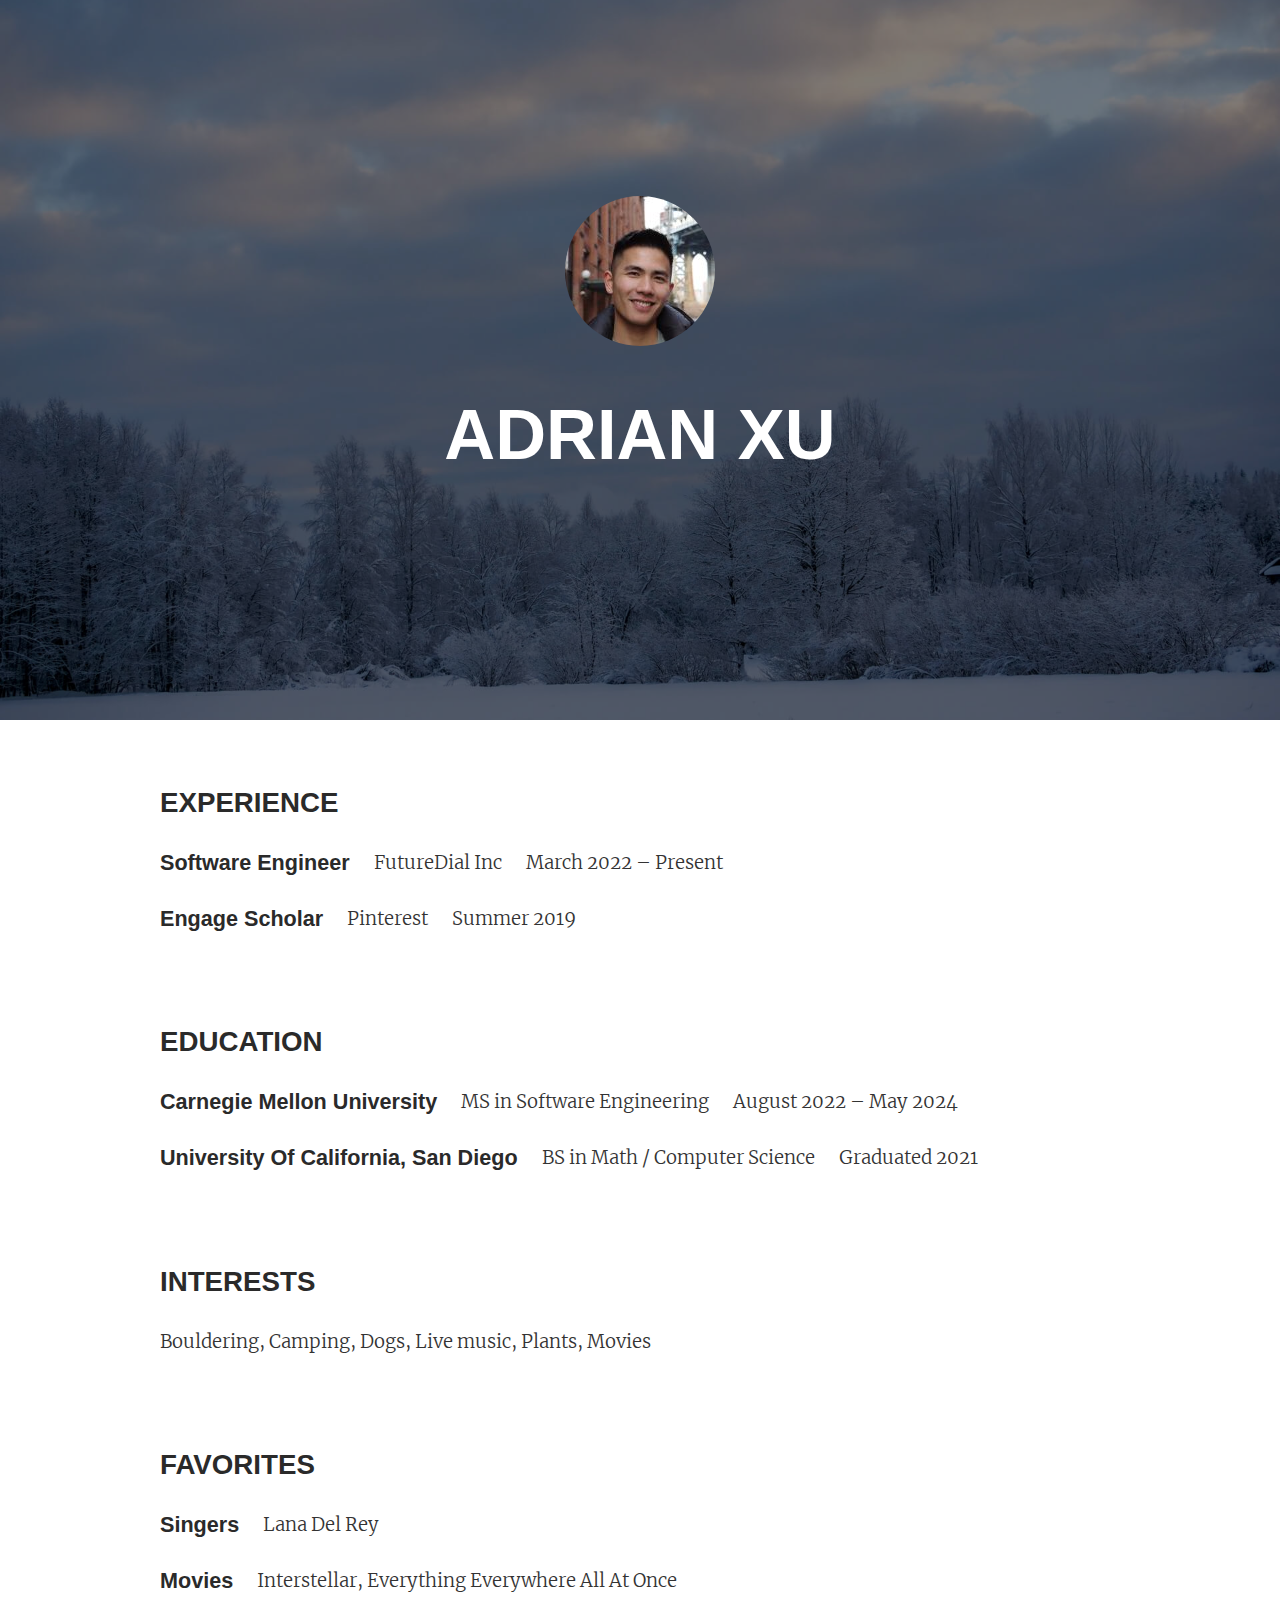
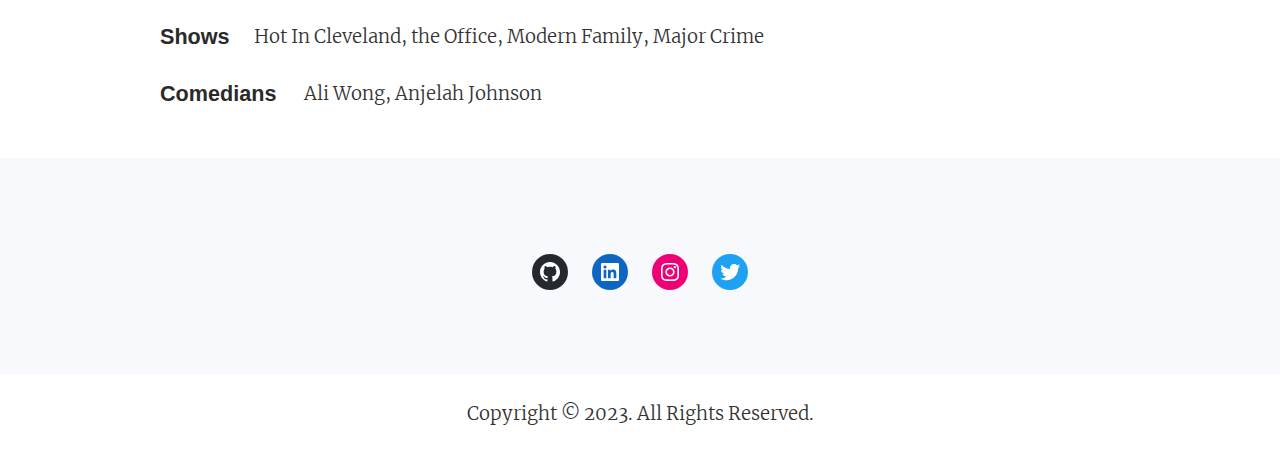
==== commit 216d5861: "Update index.html" ====
--- a/index.html
+++ b/index.html
@@ -4,9 +4,9 @@
 	<meta charset="UTF-8">
 	<meta name="viewport" content="width=device-width, initial-scale=1">
 <meta name="robots" content="max-image-preview:large">
-<title>Zihang Xu</title>
-<link rel="alternate" type="application/rss+xml" title="Zihang Xu &raquo; Feed" href="/feed/">
-<link rel="alternate" type="application/rss+xml" title="Zihang Xu &raquo; Comments Feed" href="/comments/feed/">
+<title>Adrian Xu</title>
+<link rel="alternate" type="application/rss+xml" title="Adrian Xu &raquo; Feed" href="/feed/">
+<link rel="alternate" type="application/rss+xml" title="Adrian Xu &raquo; Comments Feed" href="/comments/feed/">
 <script>
 window._wpemojiSettings = {"baseUrl":"https:\/\/s.w.org\/images\/core\/emoji\/14.0.0\/72x72\/","ext":".png","svgUrl":"https:\/\/s.w.org\/images\/core\/emoji\/14.0.0\/svg\/","svgExt":".svg","source":{"concatemoji":"\/wp-includes\/js\/wp-emoji-release.min.js?ver=6.2.2"}};
 /*! This file is auto-generated */
@@ -65,9 +65,9 @@
 <div class="wp-block-group home-banner has-secondary-color has-text-color has-link-color wp-elements-5cca410bc57323123c762deed35c7b7d is-layout-flow wp-container-1" style="margin-top:0px;margin-bottom:0px">
 <div class="wp-block-cover is-light" style="padding-top:3rem;padding-right:var(--wp--preset--spacing--50);padding-bottom:3rem;padding-left:var(--wp--preset--spacing--50);min-height:80vh">
 <span aria-hidden="true" class="wp-block-cover__background has-black-background-color has-background-dim"></span><img decoding="async" class="wp-block-cover__image-background wp-image-231" alt="main-banner" src="/wp-content/themes/zino/assets/images/main-banner.jpg" data-object-fit="cover"><div class="wp-block-cover__inner-container">
-<div class="aligncenter is-style-rounded wp-block-site-logo"><a href="/" class="custom-logo-link" rel="home" aria-current="page"><img width="150" height="150" src="/wp-content/uploads/2023/06/IMG_0136-edited.jpg" class="custom-logo" alt="Zihang Xu" decoding="async" srcset="/wp-content/uploads/2023/06/IMG_0136-edited.jpg 1722w, /wp-content/uploads/2023/06/IMG_0136-edited-300x300.jpg 300w, /wp-content/uploads/2023/06/IMG_0136-edited-1024x1024.jpg 1024w, /wp-content/uploads/2023/06/IMG_0136-edited-150x150.jpg 150w, /wp-content/uploads/2023/06/IMG_0136-edited-768x768.jpg 768w, /wp-content/uploads/2023/06/IMG_0136-edited-1536x1536.jpg 1536w" sizes="(max-width: 150px) 100vw, 150px"></a></div>
-
-<h1 class="has-text-align-center has-text-color has-white-color wp-block-site-title"><a target="_self" rel="home" aria-current="page">Zihang Xu</a></h1>
+<div class="aligncenter is-style-rounded wp-block-site-logo"><a href="/" class="custom-logo-link" rel="home" aria-current="page"><img width="150" height="150" src="/wp-content/uploads/2023/06/IMG_0136-edited.jpg" class="custom-logo" alt="Adrian Xu" decoding="async" srcset="/wp-content/uploads/2023/06/IMG_0136-edited.jpg 1722w, /wp-content/uploads/2023/06/IMG_0136-edited-300x300.jpg 300w, /wp-content/uploads/2023/06/IMG_0136-edited-1024x1024.jpg 1024w, /wp-content/uploads/2023/06/IMG_0136-edited-150x150.jpg 150w, /wp-content/uploads/2023/06/IMG_0136-edited-768x768.jpg 768w, /wp-content/uploads/2023/06/IMG_0136-edited-1536x1536.jpg 1536w" sizes="(max-width: 150px) 100vw, 150px"></a></div>
+
+<h1 class="has-text-align-center has-text-color has-white-color wp-block-site-title"><a target="_self" rel="home" aria-current="page">Adrian Xu</a></h1>
 </div>
 </div>
 </div>
@@ -234,9 +234,9 @@
 <div class="wp-block-columns are-vertically-aligned-center is-layout-flex wp-container-26" style="padding-bottom:var(--wp--preset--spacing--60)">
 <div class="wp-block-column is-layout-flow">
 <ul class="wp-block-social-links is-content-justification-center is-layout-flex wp-container-24">
-<li class="wp-social-link wp-social-link-github wp-block-social-link"><a href="https://github.com/adrianxu8990" class="wp-block-social-link-anchor"><svg width="24" height="24" viewbox="0 0 24 24" version="1.1" xmlns="http://www.w3.org/2000/svg" aria-hidden="true" focusable="false"><path d="M12,2C6.477,2,2,6.477,2,12c0,4.419,2.865,8.166,6.839,9.489c0.5,0.09,0.682-0.218,0.682-0.484 c0-0.236-0.009-0.866-0.014-1.699c-2.782,0.602-3.369-1.34-3.369-1.34c-0.455-1.157-1.11-1.465-1.11-1.465 c-0.909-0.62,0.069-0.608,0.069-0.608c1.004,0.071,1.532,1.03,1.532,1.03c0.891,1.529,2.341,1.089,2.91,0.833 c0.091-0.647,0.349-1.086,0.635-1.337c-2.22-0.251-4.555-1.111-4.555-4.943c0-1.091,0.39-1.984,1.03-2.682 C6.546,8.54,6.202,7.524,6.746,6.148c0,0,0.84-0.269,2.75,1.025C10.295,6.95,11.15,6.84,12,6.836 c0.85,0.004,1.705,0.114,2.504,0.336c1.909-1.294,2.748-1.025,2.748-1.025c0.546,1.376,0.202,2.394,0.1,2.646 c0.64,0.699,1.026,1.591,1.026,2.682c0,3.841-2.337,4.687-4.565,4.935c0.359,0.307,0.679,0.917,0.679,1.852 c0,1.335-0.012,2.415-0.012,2.741c0,0.269,0.18,0.579,0.688,0.481C19.138,20.161,22,16.416,22,12C22,6.477,17.523,2,12,2z"></path></svg><span class="wp-block-social-link-label screen-reader-text">GitHub</span></a></li>
-
-<li class="wp-social-link wp-social-link-linkedin wp-block-social-link"><a href="https://www.linkedin.com/in/adrianxu8990/" class="wp-block-social-link-anchor"><svg width="24" height="24" viewbox="0 0 24 24" version="1.1" xmlns="http://www.w3.org/2000/svg" aria-hidden="true" focusable="false"><path d="M19.7,3H4.3C3.582,3,3,3.582,3,4.3v15.4C3,20.418,3.582,21,4.3,21h15.4c0.718,0,1.3-0.582,1.3-1.3V4.3 C21,3.582,20.418,3,19.7,3z M8.339,18.338H5.667v-8.59h2.672V18.338z M7.004,8.574c-0.857,0-1.549-0.694-1.549-1.548 c0-0.855,0.691-1.548,1.549-1.548c0.854,0,1.547,0.694,1.547,1.548C8.551,7.881,7.858,8.574,7.004,8.574z M18.339,18.338h-2.669 v-4.177c0-0.996-0.017-2.278-1.387-2.278c-1.389,0-1.601,1.086-1.601,2.206v4.249h-2.667v-8.59h2.559v1.174h0.037 c0.356-0.675,1.227-1.387,2.526-1.387c2.703,0,3.203,1.779,3.203,4.092V18.338z"></path></svg><span class="wp-block-social-link-label screen-reader-text">LinkedIn</span></a></li>
+<li class="wp-social-link wp-social-link-github wp-block-social-link"><a href="https://github.com/lanadeldri" class="wp-block-social-link-anchor"><svg width="24" height="24" viewbox="0 0 24 24" version="1.1" xmlns="http://www.w3.org/2000/svg" aria-hidden="true" focusable="false"><path d="M12,2C6.477,2,2,6.477,2,12c0,4.419,2.865,8.166,6.839,9.489c0.5,0.09,0.682-0.218,0.682-0.484 c0-0.236-0.009-0.866-0.014-1.699c-2.782,0.602-3.369-1.34-3.369-1.34c-0.455-1.157-1.11-1.465-1.11-1.465 c-0.909-0.62,0.069-0.608,0.069-0.608c1.004,0.071,1.532,1.03,1.532,1.03c0.891,1.529,2.341,1.089,2.91,0.833 c0.091-0.647,0.349-1.086,0.635-1.337c-2.22-0.251-4.555-1.111-4.555-4.943c0-1.091,0.39-1.984,1.03-2.682 C6.546,8.54,6.202,7.524,6.746,6.148c0,0,0.84-0.269,2.75,1.025C10.295,6.95,11.15,6.84,12,6.836 c0.85,0.004,1.705,0.114,2.504,0.336c1.909-1.294,2.748-1.025,2.748-1.025c0.546,1.376,0.202,2.394,0.1,2.646 c0.64,0.699,1.026,1.591,1.026,2.682c0,3.841-2.337,4.687-4.565,4.935c0.359,0.307,0.679,0.917,0.679,1.852 c0,1.335-0.012,2.415-0.012,2.741c0,0.269,0.18,0.579,0.688,0.481C19.138,20.161,22,16.416,22,12C22,6.477,17.523,2,12,2z"></path></svg><span class="wp-block-social-link-label screen-reader-text">GitHub</span></a></li>
+
+<li class="wp-social-link wp-social-link-linkedin wp-block-social-link"><a href="https://www.linkedin.com/in/lanadeldri/" class="wp-block-social-link-anchor"><svg width="24" height="24" viewbox="0 0 24 24" version="1.1" xmlns="http://www.w3.org/2000/svg" aria-hidden="true" focusable="false"><path d="M19.7,3H4.3C3.582,3,3,3.582,3,4.3v15.4C3,20.418,3.582,21,4.3,21h15.4c0.718,0,1.3-0.582,1.3-1.3V4.3 C21,3.582,20.418,3,19.7,3z M8.339,18.338H5.667v-8.59h2.672V18.338z M7.004,8.574c-0.857,0-1.549-0.694-1.549-1.548 c0-0.855,0.691-1.548,1.549-1.548c0.854,0,1.547,0.694,1.547,1.548C8.551,7.881,7.858,8.574,7.004,8.574z M18.339,18.338h-2.669 v-4.177c0-0.996-0.017-2.278-1.387-2.278c-1.389,0-1.601,1.086-1.601,2.206v4.249h-2.667v-8.59h2.559v1.174h0.037 c0.356-0.675,1.227-1.387,2.526-1.387c2.703,0,3.203,1.779,3.203,4.092V18.338z"></path></svg><span class="wp-block-social-link-label screen-reader-text">LinkedIn</span></a></li>
 
 <li class="wp-social-link wp-social-link-instagram wp-block-social-link"><a href="https://www.instagram.com/lanadeldri/" class="wp-block-social-link-anchor"><svg width="24" height="24" viewbox="0 0 24 24" version="1.1" xmlns="http://www.w3.org/2000/svg" aria-hidden="true" focusable="false"><path d="M12,4.622c2.403,0,2.688,0.009,3.637,0.052c0.877,0.04,1.354,0.187,1.671,0.31c0.42,0.163,0.72,0.358,1.035,0.673 c0.315,0.315,0.51,0.615,0.673,1.035c0.123,0.317,0.27,0.794,0.31,1.671c0.043,0.949,0.052,1.234,0.052,3.637 s-0.009,2.688-0.052,3.637c-0.04,0.877-0.187,1.354-0.31,1.671c-0.163,0.42-0.358,0.72-0.673,1.035 c-0.315,0.315-0.615,0.51-1.035,0.673c-0.317,0.123-0.794,0.27-1.671,0.31c-0.949,0.043-1.233,0.052-3.637,0.052 s-2.688-0.009-3.637-0.052c-0.877-0.04-1.354-0.187-1.671-0.31c-0.42-0.163-0.72-0.358-1.035-0.673 c-0.315-0.315-0.51-0.615-0.673-1.035c-0.123-0.317-0.27-0.794-0.31-1.671C4.631,14.688,4.622,14.403,4.622,12 s0.009-2.688,0.052-3.637c0.04-0.877,0.187-1.354,0.31-1.671c0.163-0.42,0.358-0.72,0.673-1.035 c0.315-0.315,0.615-0.51,1.035-0.673c0.317-0.123,0.794-0.27,1.671-0.31C9.312,4.631,9.597,4.622,12,4.622 M12,3 C9.556,3,9.249,3.01,8.289,3.054C7.331,3.098,6.677,3.25,6.105,3.472C5.513,3.702,5.011,4.01,4.511,4.511 c-0.5,0.5-0.808,1.002-1.038,1.594C3.25,6.677,3.098,7.331,3.054,8.289C3.01,9.249,3,9.556,3,12c0,2.444,0.01,2.751,0.054,3.711 c0.044,0.958,0.196,1.612,0.418,2.185c0.23,0.592,0.538,1.094,1.038,1.594c0.5,0.5,1.002,0.808,1.594,1.038 c0.572,0.222,1.227,0.375,2.185,0.418C9.249,20.99,9.556,21,12,21s2.751-0.01,3.711-0.054c0.958-0.044,1.612-0.196,2.185-0.418 c0.592-0.23,1.094-0.538,1.594-1.038c0.5-0.5,0.808-1.002,1.038-1.594c0.222-0.572,0.375-1.227,0.418-2.185 C20.99,14.751,21,14.444,21,12s-0.01-2.751-0.054-3.711c-0.044-0.958-0.196-1.612-0.418-2.185c-0.23-0.592-0.538-1.094-1.038-1.594 c-0.5-0.5-1.002-0.808-1.594-1.038c-0.572-0.222-1.227-0.375-2.185-0.418C14.751,3.01,14.444,3,12,3L12,3z M12,7.378 c-2.552,0-4.622,2.069-4.622,4.622S9.448,16.622,12,16.622s4.622-2.069,4.622-4.622S14.552,7.378,12,7.378z M12,15 c-1.657,0-3-1.343-3-3s1.343-3,3-3s3,1.343,3,3S13.657,15,12,15z M16.804,6.116c-0.596,0-1.08,0.484-1.08,1.08 s0.484,1.08,1.08,1.08c0.596,0,1.08-0.484,1.08-1.08S17.401,6.116,16.804,6.116z"></path></svg><span class="wp-block-social-link-label screen-reader-text">Instagram</span></a></li>
 
@@ -320,4 +320,4 @@
 		sibling.parentElement.insertBefore( skipLink, sibling );
 	}() );</script>
 	</body>
-</html>+</html>
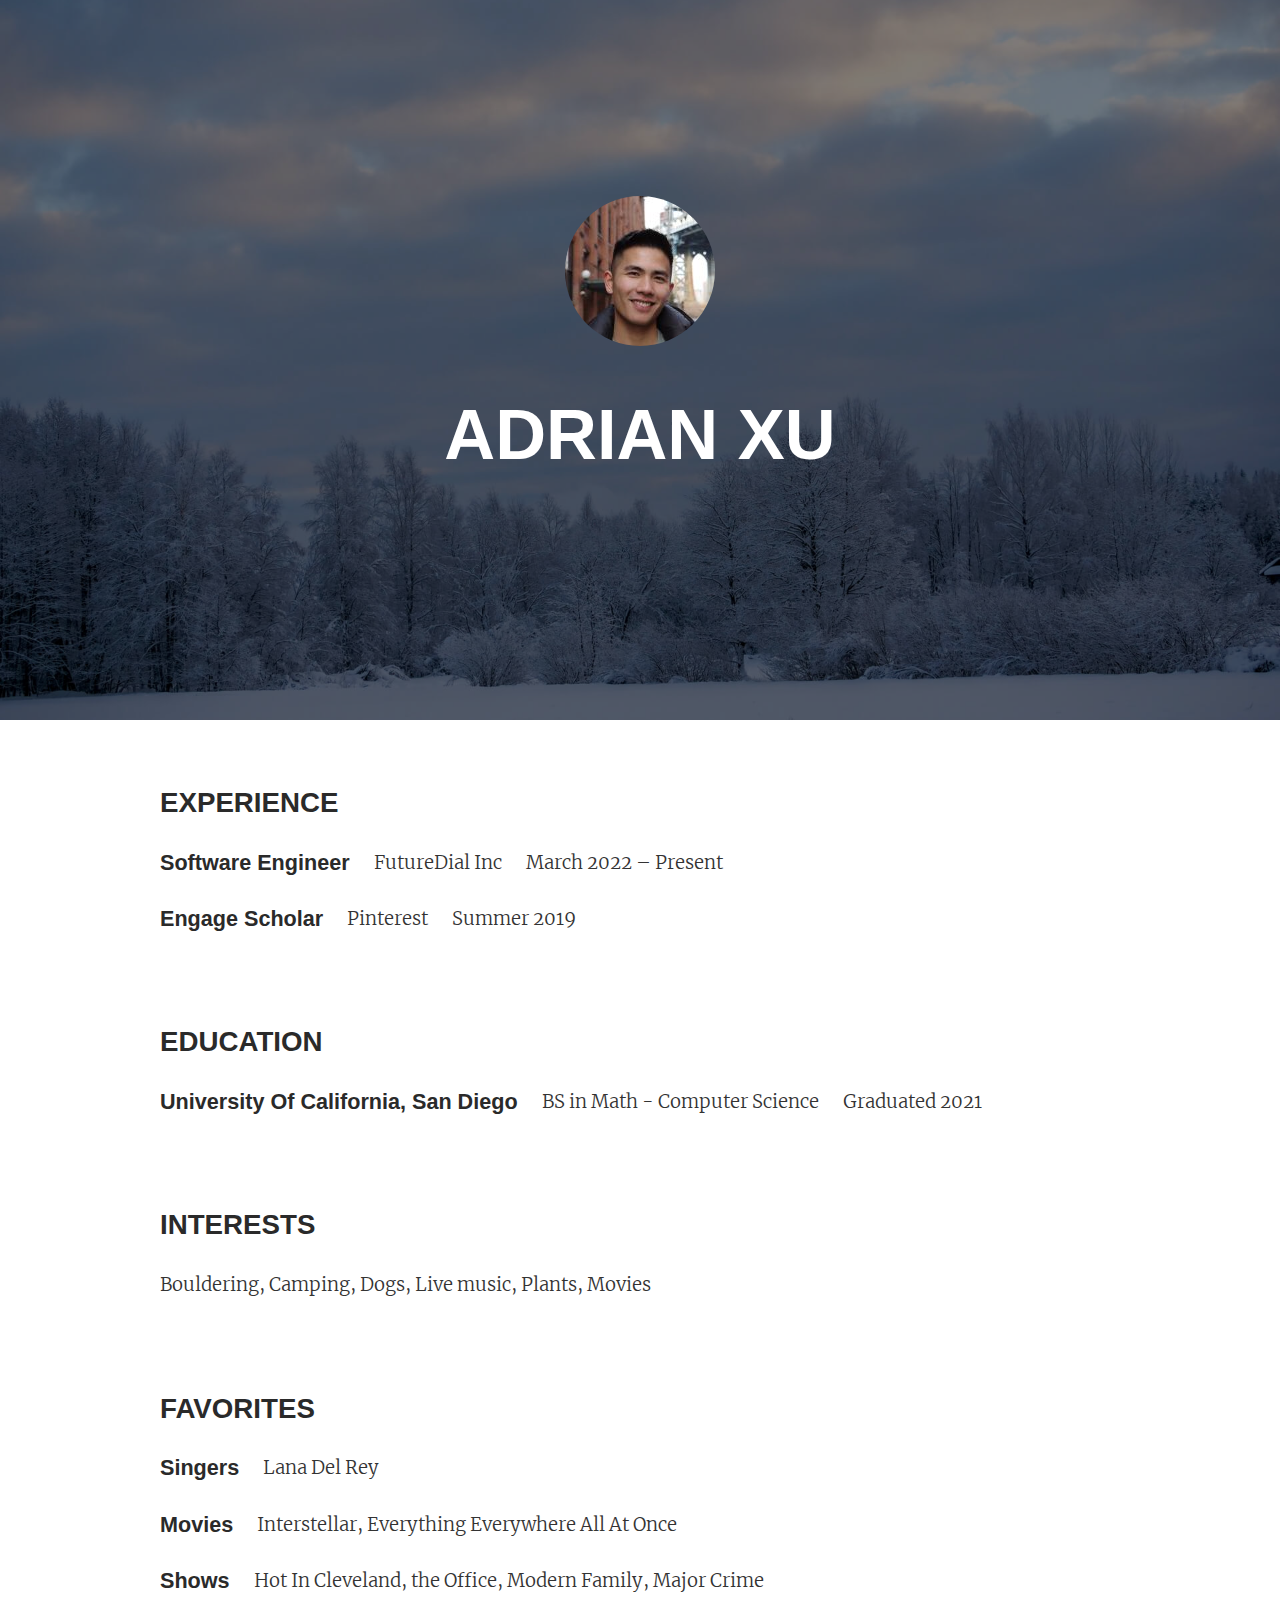
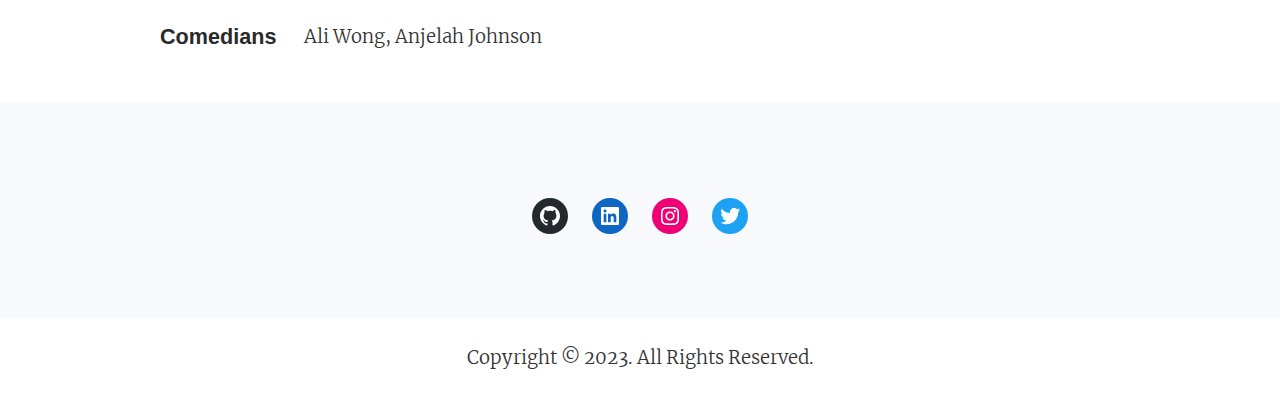
==== commit 85fca1ba: "Update index.html" ====
--- a/index.html
+++ b/index.html
@@ -121,7 +121,7 @@
 <h2 class="wp-block-heading"><strong>EDUCATION</strong></h2>
 
 
-
+<!-- 
 <div class="wp-block-group is-nowrap is-layout-flex wp-container-8">
 <h3 class="wp-block-heading">Carnegie Mellon University</h3>
 
@@ -134,7 +134,7 @@
 
 <p>August 2022 &#8211; May 2024</p>
 </div>
-</div>
+</div> -->
 
 
 
@@ -144,7 +144,7 @@
 
 
 <div class="wp-block-group is-nowrap is-layout-flex wp-container-9">
-<p>BS in Math / Computer Science</p>
+<p>BS in Math - Computer Science</p>
 
 
 
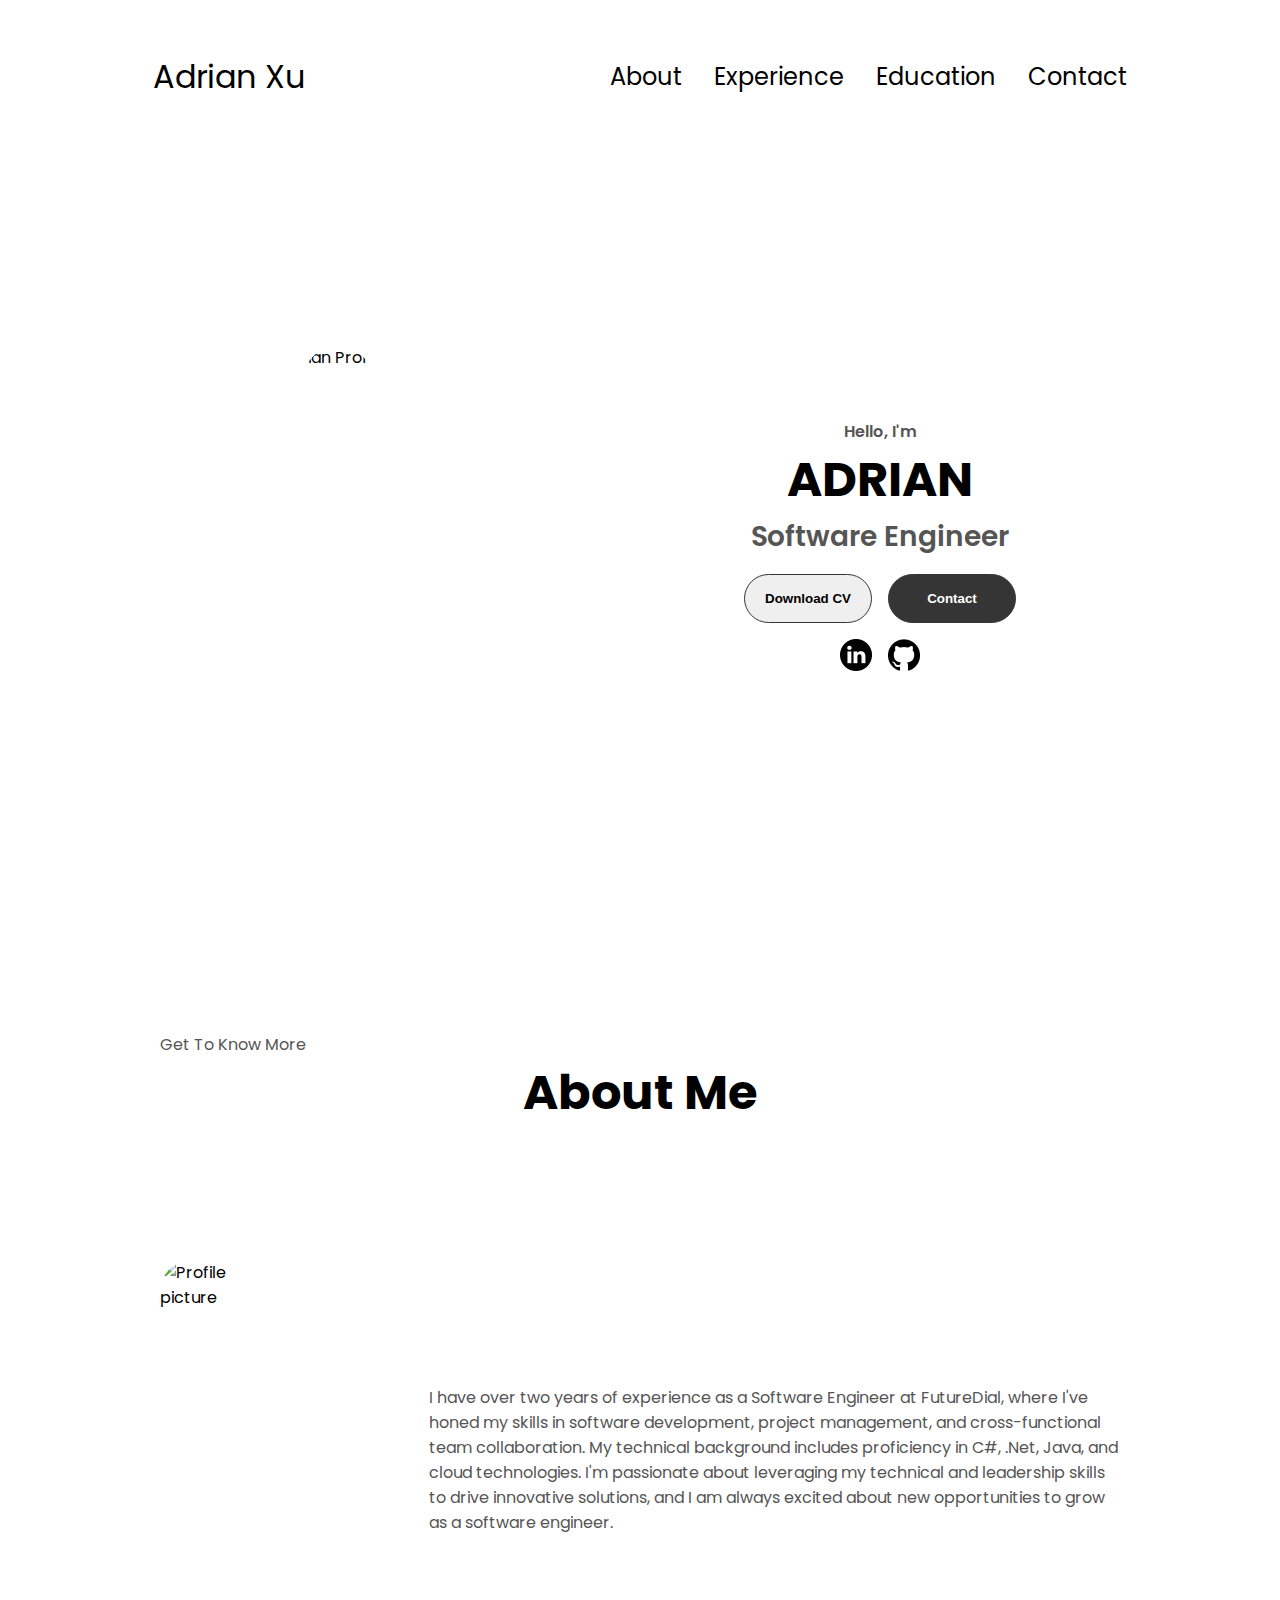
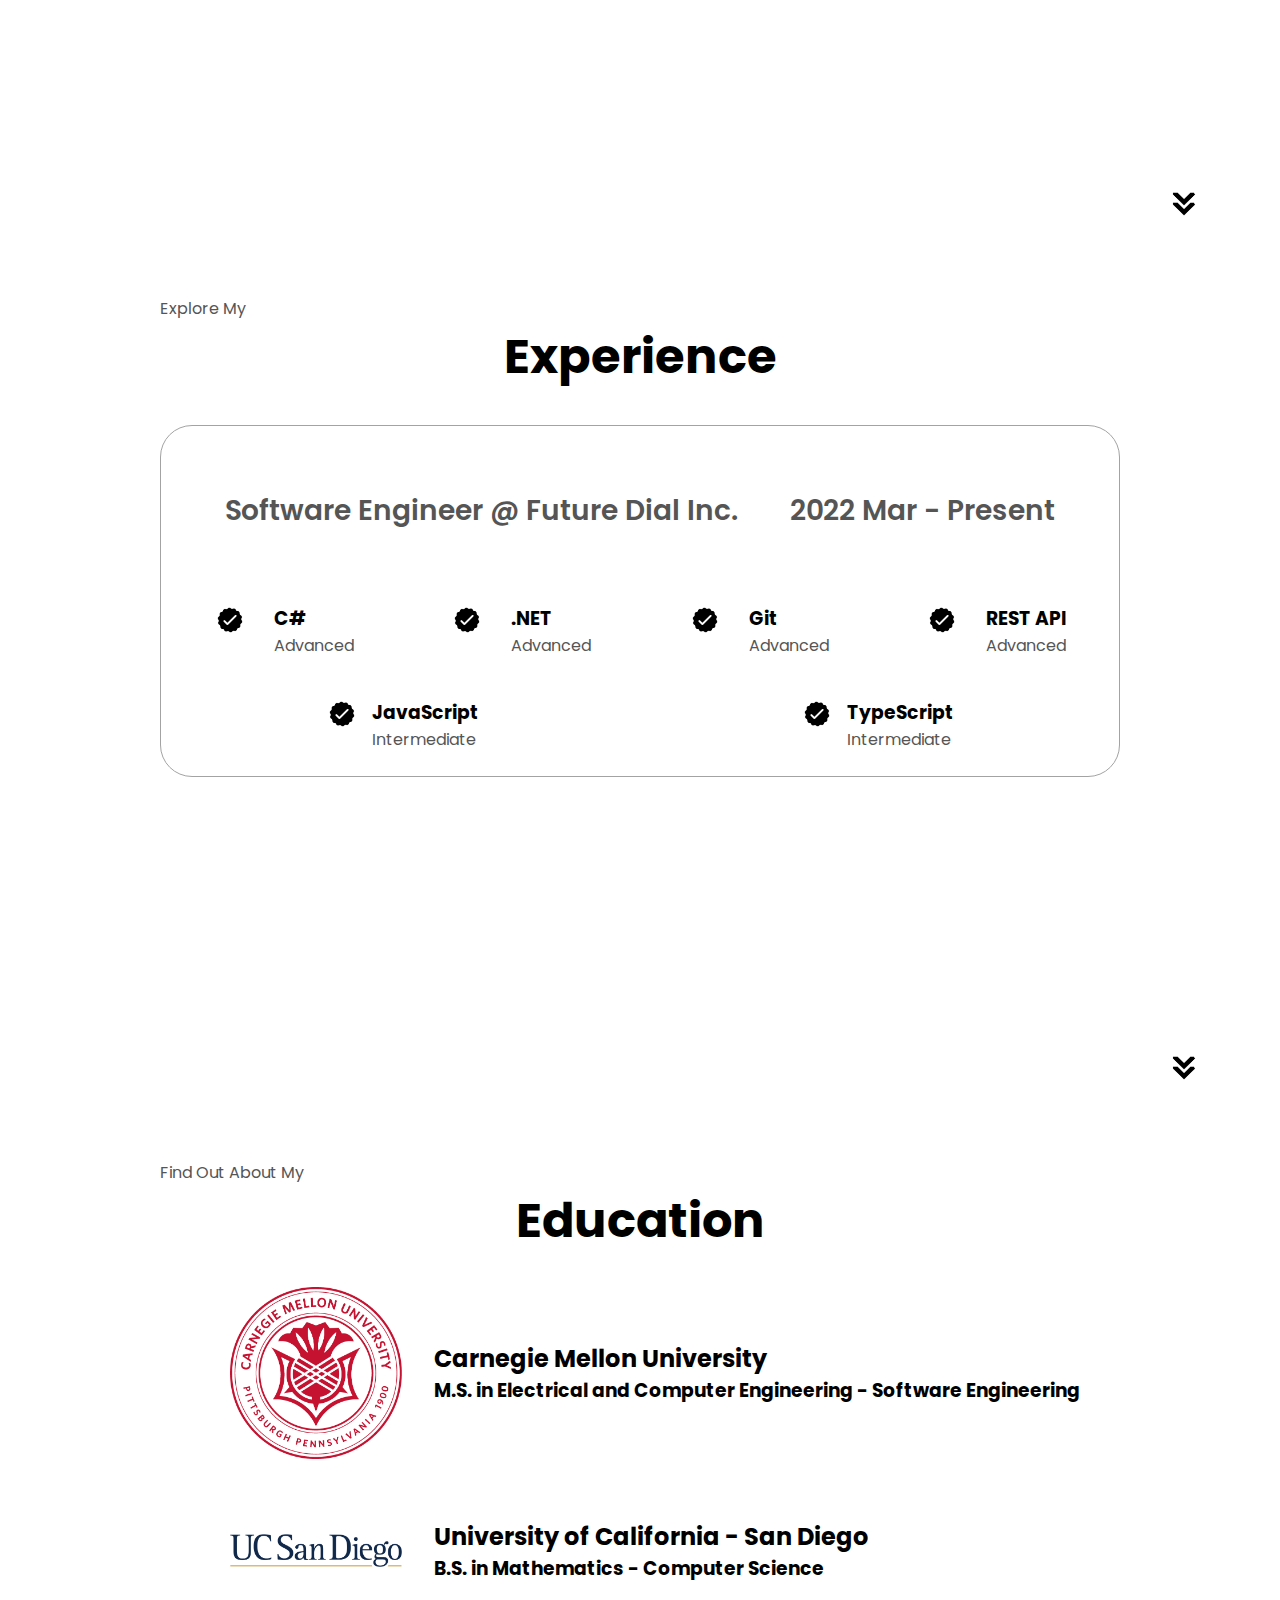
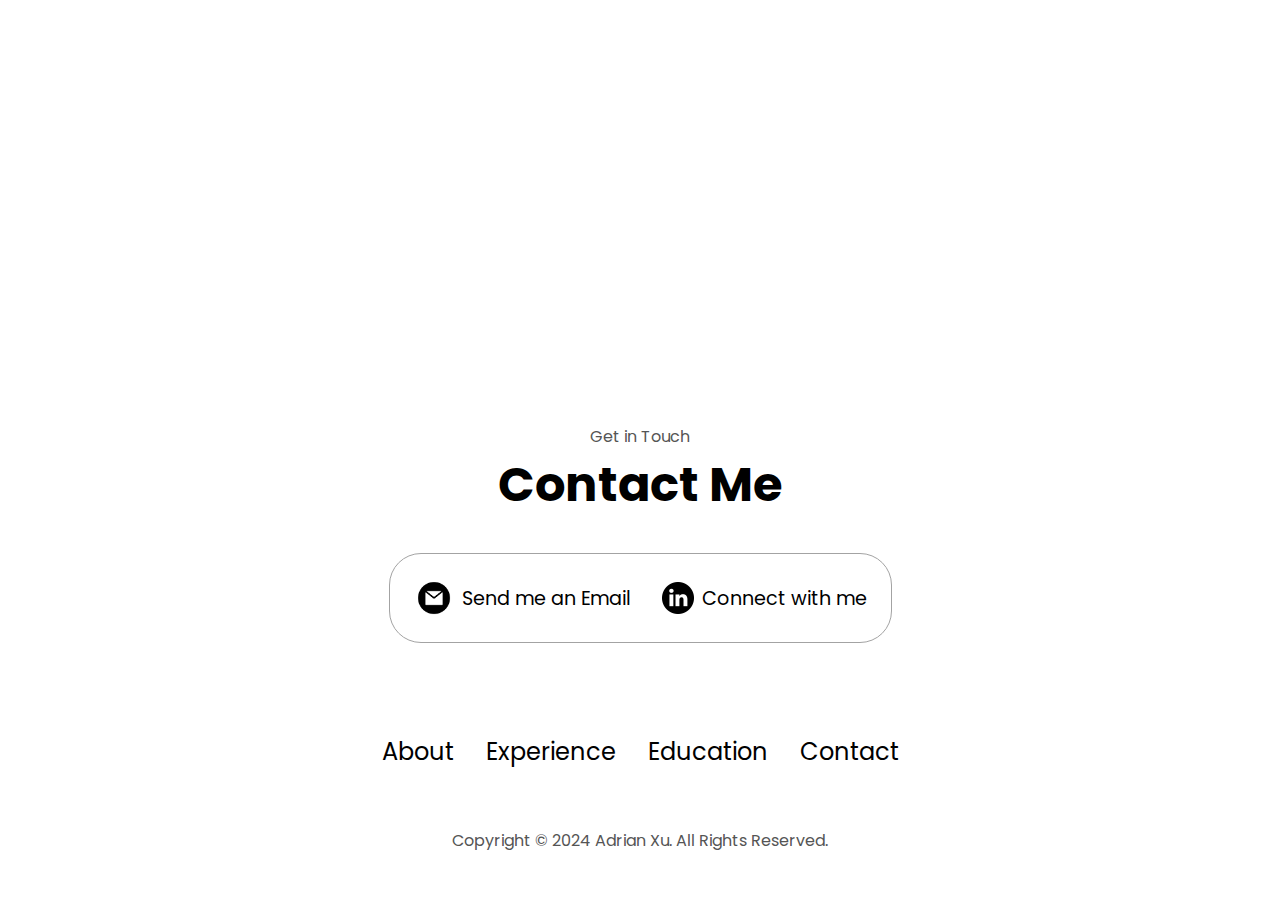
==== commit f0455f46: "new 2024" ====
--- a/index.html
+++ b/index.html
@@ -1,323 +1,264 @@
 <!DOCTYPE html>
-<html lang="en-US">
+<html lang="en">
 <head>
-	<meta charset="UTF-8">
-	<meta name="viewport" content="width=device-width, initial-scale=1">
-<meta name="robots" content="max-image-preview:large">
-<title>Adrian Xu</title>
-<link rel="alternate" type="application/rss+xml" title="Adrian Xu &raquo; Feed" href="/feed/">
-<link rel="alternate" type="application/rss+xml" title="Adrian Xu &raquo; Comments Feed" href="/comments/feed/">
-<script>
-window._wpemojiSettings = {"baseUrl":"https:\/\/s.w.org\/images\/core\/emoji\/14.0.0\/72x72\/","ext":".png","svgUrl":"https:\/\/s.w.org\/images\/core\/emoji\/14.0.0\/svg\/","svgExt":".svg","source":{"concatemoji":"\/wp-includes\/js\/wp-emoji-release.min.js?ver=6.2.2"}};
-/*! This file is auto-generated */
-!function(e,a,t){var n,r,o,i=a.createElement("canvas"),p=i.getContext&&i.getContext("2d");function s(e,t){p.clearRect(0,0,i.width,i.height),p.fillText(e,0,0);e=i.toDataURL();return p.clearRect(0,0,i.width,i.height),p.fillText(t,0,0),e===i.toDataURL()}function c(e){var t=a.createElement("script");t.src=e,t.defer=t.type="text/javascript",a.getElementsByTagName("head")[0].appendChild(t)}for(o=Array("flag","emoji"),t.supports={everything:!0,everythingExceptFlag:!0},r=0;r<o.length;r++)t.supports[o[r]]=function(e){if(p&&p.fillText)switch(p.textBaseline="top",p.font="600 32px Arial",e){case"flag":return s("🏳️‍⚧️","🏳️​⚧️")?!1:!s("🇺🇳","🇺​🇳")&&!s("🏴󠁧󠁢󠁥󠁮󠁧󠁿","🏴​󠁧​󠁢​󠁥​󠁮​󠁧​󠁿");case"emoji":return!s("🫱🏻‍🫲🏿","🫱🏻​🫲🏿")}return!1}(o[r]),t.supports.everything=t.supports.everything&&t.supports[o[r]],"flag"!==o[r]&&(t.supports.everythingExceptFlag=t.supports.everythingExceptFlag&&t.supports[o[r]]);t.supports.everythingExceptFlag=t.supports.everythingExceptFlag&&!t.supports.flag,t.DOMReady=!1,t.readyCallback=function(){t.DOMReady=!0},t.supports.everything||(n=function(){t.readyCallback()},a.addEventListener?(a.addEventListener("DOMContentLoaded",n,!1),e.addEventListener("load",n,!1)):(e.attachEvent("onload",n),a.attachEvent("onreadystatechange",function(){"complete"===a.readyState&&t.readyCallback()})),(e=t.source||{}).concatemoji?c(e.concatemoji):e.wpemoji&&e.twemoji&&(c(e.twemoji),c(e.wpemoji)))}(window,document,window._wpemojiSettings);
-</script>
-<style>img.wp-smiley,
-img.emoji {
-	display: inline !important;
-	border: none !important;
-	box-shadow: none !important;
-	height: 1em !important;
-	width: 1em !important;
-	margin: 0 0.07em !important;
-	vertical-align: -0.1em !important;
-	background: none !important;
-	padding: 0 !important;
-}</style>
-	<style id="wp-block-site-logo-inline-css">.wp-block-site-logo{box-sizing:border-box;line-height:0}.wp-block-site-logo a{display:inline-block}.wp-block-site-logo.is-default-size img{height:auto;width:120px}.wp-block-site-logo img{height:auto;max-width:100%}.wp-block-site-logo a,.wp-block-site-logo img{border-radius:inherit}.wp-block-site-logo.aligncenter{margin-left:auto;margin-right:auto;text-align:center}.wp-block-site-logo.is-style-rounded{border-radius:9999px}</style>
-<style id="wp-block-site-title-inline-css">.wp-block-site-title a{color:inherit}
-.wp-block-site-title{font-family: var(--wp--preset--font-family--montserrat);font-size: var(--wp--preset--font-size--max-82);font-style: normal;font-weight: 600;line-height: 1.2;text-transform: uppercase;}</style>
-<link rel="stylesheet" id="wp-block-cover-css" href="/wp-includes/blocks/cover/style.min.css?ver=6.2.2" media="all">
-<style id="wp-block-group-inline-css">.wp-block-group{box-sizing:border-box}
-:where(.wp-block-group.has-background){padding:1.25em 2.375em}</style>
-<style id="wp-block-template-part-inline-css">.wp-block-template-part.has-background{margin-bottom:0;margin-top:0;padding:1.25em 2.375em}</style>
-<style id="wp-block-heading-inline-css">h1.has-background,h2.has-background,h3.has-background,h4.has-background,h5.has-background,h6.has-background{padding:1.25em 2.375em}
-.wp-block-heading{color: #2a2a2a;}
-.wp-block-heading h1,.wp-block-heading  h2,.wp-block-heading  h3,.wp-block-heading  h4,.wp-block-heading  h5,.wp-block-heading  h6{color: #2a2a2a;}
-.wp-block-heading a:where(:not(.wp-element-button)){color: #2a2a2a;}
-.wp-block-heading a:where(:not(.wp-element-button)):hover{color: #008aff;}</style>
-<style id="wp-block-paragraph-inline-css">.is-small-text{font-size:.875em}.is-regular-text{font-size:1em}.is-large-text{font-size:2.25em}.is-larger-text{font-size:3em}.has-drop-cap:not(:focus):first-letter{float:left;font-size:8.4em;font-style:normal;font-weight:100;line-height:.68;margin:.05em .1em 0 0;text-transform:uppercase}body.rtl .has-drop-cap:not(:focus):first-letter{float:none;margin-left:.1em}p.has-drop-cap.has-background{overflow:hidden}p.has-background{padding:1.25em 2.375em}:where(p.has-text-color:not(.has-link-color)) a{color:inherit}
-p{color: #333333;}
-p a:where(:not(.wp-element-button)){color: #008aff;}</style>
-<style id="wp-block-spacer-inline-css">.wp-block-spacer{clear:both}</style>
-<style id="wp-block-social-links-inline-css">.wp-block-social-links{background:none;box-sizing:border-box;margin-left:0;padding-left:0;padding-right:0;text-indent:0}.wp-block-social-links .wp-social-link a,.wp-block-social-links .wp-social-link a:hover{border-bottom:0;box-shadow:none;text-decoration:none}.wp-block-social-links .wp-social-link a{padding:.25em}.wp-block-social-links .wp-social-link svg{height:1em;width:1em}.wp-block-social-links .wp-social-link span:not(.screen-reader-text){font-size:.65em;margin-left:.5em;margin-right:.5em}.wp-block-social-links.has-small-icon-size{font-size:16px}.wp-block-social-links,.wp-block-social-links.has-normal-icon-size{font-size:24px}.wp-block-social-links.has-large-icon-size{font-size:36px}.wp-block-social-links.has-huge-icon-size{font-size:48px}.wp-block-social-links.aligncenter{display:flex;justify-content:center}.wp-block-social-links.alignright{justify-content:flex-end}.wp-block-social-link{border-radius:9999px;display:block;height:auto;transition:transform .1s ease}@media (prefers-reduced-motion:reduce){.wp-block-social-link{transition-delay:0s;transition-duration:0s}}.wp-block-social-link a{align-items:center;display:flex;line-height:0;transition:transform .1s ease}.wp-block-social-link:hover{transform:scale(1.1)}.wp-block-social-links .wp-block-social-link .wp-block-social-link-anchor,.wp-block-social-links .wp-block-social-link .wp-block-social-link-anchor svg,.wp-block-social-links .wp-block-social-link .wp-block-social-link-anchor:active,.wp-block-social-links .wp-block-social-link .wp-block-social-link-anchor:hover,.wp-block-social-links .wp-block-social-link .wp-block-social-link-anchor:visited{fill:currentColor;color:currentColor}.wp-block-social-links:not(.is-style-logos-only) .wp-social-link{background-color:#f0f0f0;color:#444}.wp-block-social-links:not(.is-style-logos-only) .wp-social-link-amazon{background-color:#f90;color:#fff}.wp-block-social-links:not(.is-style-logos-only) .wp-social-link-bandcamp{background-color:#1ea0c3;color:#fff}.wp-block-social-links:not(.is-style-logos-only) .wp-social-link-behance{background-color:#0757fe;color:#fff}.wp-block-social-links:not(.is-style-logos-only) .wp-social-link-codepen{background-color:#1e1f26;color:#fff}.wp-block-social-links:not(.is-style-logos-only) .wp-social-link-deviantart{background-color:#02e49b;color:#fff}.wp-block-social-links:not(.is-style-logos-only) .wp-social-link-dribbble{background-color:#e94c89;color:#fff}.wp-block-social-links:not(.is-style-logos-only) .wp-social-link-dropbox{background-color:#4280ff;color:#fff}.wp-block-social-links:not(.is-style-logos-only) .wp-social-link-etsy{background-color:#f45800;color:#fff}.wp-block-social-links:not(.is-style-logos-only) .wp-social-link-facebook{background-color:#1778f2;color:#fff}.wp-block-social-links:not(.is-style-logos-only) .wp-social-link-fivehundredpx{background-color:#000;color:#fff}.wp-block-social-links:not(.is-style-logos-only) .wp-social-link-flickr{background-color:#0461dd;color:#fff}.wp-block-social-links:not(.is-style-logos-only) .wp-social-link-foursquare{background-color:#e65678;color:#fff}.wp-block-social-links:not(.is-style-logos-only) .wp-social-link-github{background-color:#24292d;color:#fff}.wp-block-social-links:not(.is-style-logos-only) .wp-social-link-goodreads{background-color:#eceadd;color:#382110}.wp-block-social-links:not(.is-style-logos-only) .wp-social-link-google{background-color:#ea4434;color:#fff}.wp-block-social-links:not(.is-style-logos-only) .wp-social-link-instagram{background-color:#f00075;color:#fff}.wp-block-social-links:not(.is-style-logos-only) .wp-social-link-lastfm{background-color:#e21b24;color:#fff}.wp-block-social-links:not(.is-style-logos-only) .wp-social-link-linkedin{background-color:#0d66c2;color:#fff}.wp-block-social-links:not(.is-style-logos-only) .wp-social-link-mastodon{background-color:#3288d4;color:#fff}.wp-block-social-links:not(.is-style-logos-only) .wp-social-link-medium{background-color:#02ab6c;color:#fff}.wp-block-social-links:not(.is-style-logos-only) .wp-social-link-meetup{background-color:#f6405f;color:#fff}.wp-block-social-links:not(.is-style-logos-only) .wp-social-link-patreon{background-color:#ff424d;color:#fff}.wp-block-social-links:not(.is-style-logos-only) .wp-social-link-pinterest{background-color:#e60122;color:#fff}.wp-block-social-links:not(.is-style-logos-only) .wp-social-link-pocket{background-color:#ef4155;color:#fff}.wp-block-social-links:not(.is-style-logos-only) .wp-social-link-reddit{background-color:#ff4500;color:#fff}.wp-block-social-links:not(.is-style-logos-only) .wp-social-link-skype{background-color:#0478d7;color:#fff}.wp-block-social-links:not(.is-style-logos-only) .wp-social-link-snapchat{stroke:#000;background-color:#fefc00;color:#fff}.wp-block-social-links:not(.is-style-logos-only) .wp-social-link-soundcloud{background-color:#ff5600;color:#fff}.wp-block-social-links:not(.is-style-logos-only) .wp-social-link-spotify{background-color:#1bd760;color:#fff}.wp-block-social-links:not(.is-style-logos-only) .wp-social-link-telegram{background-color:#2aabee;color:#fff}.wp-block-social-links:not(.is-style-logos-only) .wp-social-link-tiktok{background-color:#000;color:#fff}.wp-block-social-links:not(.is-style-logos-only) .wp-social-link-tumblr{background-color:#011835;color:#fff}.wp-block-social-links:not(.is-style-logos-only) .wp-social-link-twitch{background-color:#6440a4;color:#fff}.wp-block-social-links:not(.is-style-logos-only) .wp-social-link-twitter{background-color:#1da1f2;color:#fff}.wp-block-social-links:not(.is-style-logos-only) .wp-social-link-vimeo{background-color:#1eb7ea;color:#fff}.wp-block-social-links:not(.is-style-logos-only) .wp-social-link-vk{background-color:#4680c2;color:#fff}.wp-block-social-links:not(.is-style-logos-only) .wp-social-link-wordpress{background-color:#3499cd;color:#fff}.wp-block-social-links:not(.is-style-logos-only) .wp-social-link-whatsapp{background-color:#25d366;color:#fff}.wp-block-social-links:not(.is-style-logos-only) .wp-social-link-yelp{background-color:#d32422;color:#fff}.wp-block-social-links:not(.is-style-logos-only) .wp-social-link-youtube{background-color:red;color:#fff}.wp-block-social-links.is-style-logos-only .wp-social-link{background:none}.wp-block-social-links.is-style-logos-only .wp-social-link a{padding:0}.wp-block-social-links.is-style-logos-only .wp-social-link svg{height:1.25em;width:1.25em}.wp-block-social-links.is-style-logos-only .wp-social-link-amazon{color:#f90}.wp-block-social-links.is-style-logos-only .wp-social-link-bandcamp{color:#1ea0c3}.wp-block-social-links.is-style-logos-only .wp-social-link-behance{color:#0757fe}.wp-block-social-links.is-style-logos-only .wp-social-link-codepen{color:#1e1f26}.wp-block-social-links.is-style-logos-only .wp-social-link-deviantart{color:#02e49b}.wp-block-social-links.is-style-logos-only .wp-social-link-dribbble{color:#e94c89}.wp-block-social-links.is-style-logos-only .wp-social-link-dropbox{color:#4280ff}.wp-block-social-links.is-style-logos-only .wp-social-link-etsy{color:#f45800}.wp-block-social-links.is-style-logos-only .wp-social-link-facebook{color:#1778f2}.wp-block-social-links.is-style-logos-only .wp-social-link-fivehundredpx{color:#000}.wp-block-social-links.is-style-logos-only .wp-social-link-flickr{color:#0461dd}.wp-block-social-links.is-style-logos-only .wp-social-link-foursquare{color:#e65678}.wp-block-social-links.is-style-logos-only .wp-social-link-github{color:#24292d}.wp-block-social-links.is-style-logos-only .wp-social-link-goodreads{color:#382110}.wp-block-social-links.is-style-logos-only .wp-social-link-google{color:#ea4434}.wp-block-social-links.is-style-logos-only .wp-social-link-instagram{color:#f00075}.wp-block-social-links.is-style-logos-only .wp-social-link-lastfm{color:#e21b24}.wp-block-social-links.is-style-logos-only .wp-social-link-linkedin{color:#0d66c2}.wp-block-social-links.is-style-logos-only .wp-social-link-mastodon{color:#3288d4}.wp-block-social-links.is-style-logos-only .wp-social-link-medium{color:#02ab6c}.wp-block-social-links.is-style-logos-only .wp-social-link-meetup{color:#f6405f}.wp-block-social-links.is-style-logos-only .wp-social-link-patreon{color:#ff424d}.wp-block-social-links.is-style-logos-only .wp-social-link-pinterest{color:#e60122}.wp-block-social-links.is-style-logos-only .wp-social-link-pocket{color:#ef4155}.wp-block-social-links.is-style-logos-only .wp-social-link-reddit{color:#ff4500}.wp-block-social-links.is-style-logos-only .wp-social-link-skype{color:#0478d7}.wp-block-social-links.is-style-logos-only .wp-social-link-snapchat{stroke:#000;color:#fff}.wp-block-social-links.is-style-logos-only .wp-social-link-soundcloud{color:#ff5600}.wp-block-social-links.is-style-logos-only .wp-social-link-spotify{color:#1bd760}.wp-block-social-links.is-style-logos-only .wp-social-link-telegram{color:#2aabee}.wp-block-social-links.is-style-logos-only .wp-social-link-tiktok{color:#000}.wp-block-social-links.is-style-logos-only .wp-social-link-tumblr{color:#011835}.wp-block-social-links.is-style-logos-only .wp-social-link-twitch{color:#6440a4}.wp-block-social-links.is-style-logos-only .wp-social-link-twitter{color:#1da1f2}.wp-block-social-links.is-style-logos-only .wp-social-link-vimeo{color:#1eb7ea}.wp-block-social-links.is-style-logos-only .wp-social-link-vk{color:#4680c2}.wp-block-social-links.is-style-logos-only .wp-social-link-whatsapp{color:#25d366}.wp-block-social-links.is-style-logos-only .wp-social-link-wordpress{color:#3499cd}.wp-block-social-links.is-style-logos-only .wp-social-link-yelp{color:#d32422}.wp-block-social-links.is-style-logos-only .wp-social-link-youtube{color:red}.wp-block-social-links.is-style-pill-shape .wp-social-link{width:auto}.wp-block-social-links.is-style-pill-shape .wp-social-link a{padding-left:.66667em;padding-right:.66667em}</style>
-<style id="wp-block-columns-inline-css">.wp-block-columns{align-items:normal!important;box-sizing:border-box;display:flex;flex-wrap:wrap!important;margin-bottom:1.75em}@media (min-width:782px){.wp-block-columns{flex-wrap:nowrap!important}}.wp-block-columns.are-vertically-aligned-top{align-items:flex-start}.wp-block-columns.are-vertically-aligned-center{align-items:center}.wp-block-columns.are-vertically-aligned-bottom{align-items:flex-end}@media (max-width:781px){.wp-block-columns:not(.is-not-stacked-on-mobile)>.wp-block-column{flex-basis:100%!important}}@media (min-width:782px){.wp-block-columns:not(.is-not-stacked-on-mobile)>.wp-block-column{flex-basis:0;flex-grow:1}.wp-block-columns:not(.is-not-stacked-on-mobile)>.wp-block-column[style*=flex-basis]{flex-grow:0}}.wp-block-columns.is-not-stacked-on-mobile{flex-wrap:nowrap!important}.wp-block-columns.is-not-stacked-on-mobile>.wp-block-column{flex-basis:0;flex-grow:1}.wp-block-columns.is-not-stacked-on-mobile>.wp-block-column[style*=flex-basis]{flex-grow:0}:where(.wp-block-columns.has-background){padding:1.25em 2.375em}.wp-block-column{flex-grow:1;min-width:0;overflow-wrap:break-word;word-break:break-word}.wp-block-column.is-vertically-aligned-top{align-self:flex-start}.wp-block-column.is-vertically-aligned-center{align-self:center}.wp-block-column.is-vertically-aligned-bottom{align-self:flex-end}.wp-block-column.is-vertically-aligned-bottom,.wp-block-column.is-vertically-aligned-center,.wp-block-column.is-vertically-aligned-top{width:100%}</style>
-<style id="wp-block-library-inline-css">:root{--wp-admin-theme-color:#007cba;--wp-admin-theme-color--rgb:0,124,186;--wp-admin-theme-color-darker-10:#006ba1;--wp-admin-theme-color-darker-10--rgb:0,107,161;--wp-admin-theme-color-darker-20:#005a87;--wp-admin-theme-color-darker-20--rgb:0,90,135;--wp-admin-border-width-focus:2px;--wp-block-synced-color:#7a00df;--wp-block-synced-color--rgb:122,0,223}@media (-webkit-min-device-pixel-ratio:2),(min-resolution:192dpi){:root{--wp-admin-border-width-focus:1.5px}}.wp-element-button{cursor:pointer}:root{--wp--preset--font-size--normal:16px;--wp--preset--font-size--huge:42px}:root .has-very-light-gray-background-color{background-color:#eee}:root .has-very-dark-gray-background-color{background-color:#313131}:root .has-very-light-gray-color{color:#eee}:root .has-very-dark-gray-color{color:#313131}:root .has-vivid-green-cyan-to-vivid-cyan-blue-gradient-background{background:linear-gradient(135deg,#00d084,#0693e3)}:root .has-purple-crush-gradient-background{background:linear-gradient(135deg,#34e2e4,#4721fb 50%,#ab1dfe)}:root .has-hazy-dawn-gradient-background{background:linear-gradient(135deg,#faaca8,#dad0ec)}:root .has-subdued-olive-gradient-background{background:linear-gradient(135deg,#fafae1,#67a671)}:root .has-atomic-cream-gradient-background{background:linear-gradient(135deg,#fdd79a,#004a59)}:root .has-nightshade-gradient-background{background:linear-gradient(135deg,#330968,#31cdcf)}:root .has-midnight-gradient-background{background:linear-gradient(135deg,#020381,#2874fc)}.has-regular-font-size{font-size:1em}.has-larger-font-size{font-size:2.625em}.has-normal-font-size{font-size:var(--wp--preset--font-size--normal)}.has-huge-font-size{font-size:var(--wp--preset--font-size--huge)}.has-text-align-center{text-align:center}.has-text-align-left{text-align:left}.has-text-align-right{text-align:right}#end-resizable-editor-section{display:none}.aligncenter{clear:both}.items-justified-left{justify-content:flex-start}.items-justified-center{justify-content:center}.items-justified-right{justify-content:flex-end}.items-justified-space-between{justify-content:space-between}.screen-reader-text{clip:rect(1px,1px,1px,1px);word-wrap:normal!important;border:0;-webkit-clip-path:inset(50%);clip-path:inset(50%);height:1px;margin:-1px;overflow:hidden;padding:0;position:absolute;width:1px}.screen-reader-text:focus{clip:auto!important;background-color:#ddd;-webkit-clip-path:none;clip-path:none;color:#444;display:block;font-size:1em;height:auto;left:5px;line-height:normal;padding:15px 23px 14px;text-decoration:none;top:5px;width:auto;z-index:100000}html :where(.has-border-color){border-style:solid}html :where([style*=border-top-color]){border-top-style:solid}html :where([style*=border-right-color]){border-right-style:solid}html :where([style*=border-bottom-color]){border-bottom-style:solid}html :where([style*=border-left-color]){border-left-style:solid}html :where([style*=border-width]){border-style:solid}html :where([style*=border-top-width]){border-top-style:solid}html :where([style*=border-right-width]){border-right-style:solid}html :where([style*=border-bottom-width]){border-bottom-style:solid}html :where([style*=border-left-width]){border-left-style:solid}html :where(img[class*=wp-image-]){height:auto;max-width:100%}figure{margin:0 0 1em}html :where(.is-position-sticky){--wp-admin--admin-bar--position-offset:var(--wp-admin--admin-bar--height,0px)}@media screen and (max-width:600px){html :where(.is-position-sticky){--wp-admin--admin-bar--position-offset:0px}}</style>
-<style id="global-styles-inline-css">body{--wp--preset--color--black: #000000;--wp--preset--color--cyan-bluish-gray: #abb8c3;--wp--preset--color--white: #ffffff;--wp--preset--color--pale-pink: #f78da7;--wp--preset--color--vivid-red: #cf2e2e;--wp--preset--color--luminous-vivid-orange: #ff6900;--wp--preset--color--luminous-vivid-amber: #fcb900;--wp--preset--color--light-green-cyan: #7bdcb5;--wp--preset--color--vivid-green-cyan: #00d084;--wp--preset--color--pale-cyan-blue: #8ed1fc;--wp--preset--color--vivid-cyan-blue: #0693e3;--wp--preset--color--vivid-purple: #9b51e0;--wp--preset--gradient--vivid-cyan-blue-to-vivid-purple: linear-gradient(135deg,rgba(6,147,227,1) 0%,rgb(155,81,224) 100%);--wp--preset--gradient--light-green-cyan-to-vivid-green-cyan: linear-gradient(135deg,rgb(122,220,180) 0%,rgb(0,208,130) 100%);--wp--preset--gradient--luminous-vivid-amber-to-luminous-vivid-orange: linear-gradient(135deg,rgba(252,185,0,1) 0%,rgba(255,105,0,1) 100%);--wp--preset--gradient--luminous-vivid-orange-to-vivid-red: linear-gradient(135deg,rgba(255,105,0,1) 0%,rgb(207,46,46) 100%);--wp--preset--gradient--very-light-gray-to-cyan-bluish-gray: linear-gradient(135deg,rgb(238,238,238) 0%,rgb(169,184,195) 100%);--wp--preset--gradient--cool-to-warm-spectrum: linear-gradient(135deg,rgb(74,234,220) 0%,rgb(151,120,209) 20%,rgb(207,42,186) 40%,rgb(238,44,130) 60%,rgb(251,105,98) 80%,rgb(254,248,76) 100%);--wp--preset--gradient--blush-light-purple: linear-gradient(135deg,rgb(255,206,236) 0%,rgb(152,150,240) 100%);--wp--preset--gradient--blush-bordeaux: linear-gradient(135deg,rgb(254,205,165) 0%,rgb(254,45,45) 50%,rgb(107,0,62) 100%);--wp--preset--gradient--luminous-dusk: linear-gradient(135deg,rgb(255,203,112) 0%,rgb(199,81,192) 50%,rgb(65,88,208) 100%);--wp--preset--gradient--pale-ocean: linear-gradient(135deg,rgb(255,245,203) 0%,rgb(182,227,212) 50%,rgb(51,167,181) 100%);--wp--preset--gradient--electric-grass: linear-gradient(135deg,rgb(202,248,128) 0%,rgb(113,206,126) 100%);--wp--preset--gradient--midnight: linear-gradient(135deg,rgb(2,3,129) 0%,rgb(40,116,252) 100%);--wp--preset--duotone--dark-grayscale: url('#wp-duotone-dark-grayscale');--wp--preset--duotone--grayscale: url('#wp-duotone-grayscale');--wp--preset--duotone--purple-yellow: url('#wp-duotone-purple-yellow');--wp--preset--duotone--blue-red: url('#wp-duotone-blue-red');--wp--preset--duotone--midnight: url('#wp-duotone-midnight');--wp--preset--duotone--magenta-yellow: url('#wp-duotone-magenta-yellow');--wp--preset--duotone--purple-green: url('#wp-duotone-purple-green');--wp--preset--duotone--blue-orange: url('#wp-duotone-blue-orange');--wp--preset--font-size--small: clamp(14px, 0.875rem + ((1vw - 7.68px) * 0.481), 18px);--wp--preset--font-size--medium: clamp(16px, 1rem + ((1vw - 7.68px) * 0.481), 20px);--wp--preset--font-size--large: clamp(20px, 1.25rem + ((1vw - 7.68px) * 0.481), 24px);--wp--preset--font-size--x-large: clamp(24px, 1.5rem + ((1vw - 7.68px) * 0.721), 30px);--wp--preset--font-size--x-small: clamp(13px, 0.813rem + ((1vw - 7.68px) * 0.361), 16px);--wp--preset--font-size--max-36: clamp(30px, 1.875rem + ((1vw - 7.68px) * 0.721), 36px);--wp--preset--font-size--max-48: clamp(36px, 2.25rem + ((1vw - 7.68px) * 1.442), 48px);--wp--preset--font-size--max-60: clamp(42px, 2.625rem + ((1vw - 7.68px) * 2.163), 60px);--wp--preset--font-size--max-72: clamp(48px, 3rem + ((1vw - 7.68px) * 2.885), 72px);--wp--preset--font-size--max-82: clamp(52px, 3.25rem + ((1vw - 7.68px) * 3.606), 82px);--wp--preset--font-family--merriweather: Merriweather;--wp--preset--font-family--montserrat: Arial;--wp--preset--spacing--20: 0.44rem;--wp--preset--spacing--30: 0.67rem;--wp--preset--spacing--40: 1rem;--wp--preset--spacing--50: 1.5rem;--wp--preset--spacing--60: 2.25rem;--wp--preset--spacing--70: 3.38rem;--wp--preset--spacing--80: 5.06rem;--wp--preset--shadow--natural: 6px 6px 9px rgba(0, 0, 0, 0.2);--wp--preset--shadow--deep: 12px 12px 50px rgba(0, 0, 0, 0.4);--wp--preset--shadow--sharp: 6px 6px 0px rgba(0, 0, 0, 0.2);--wp--preset--shadow--outlined: 6px 6px 0px -3px rgba(255, 255, 255, 1), 6px 6px rgba(0, 0, 0, 1);--wp--preset--shadow--crisp: 6px 6px 0px rgba(0, 0, 0, 1);}body { margin: 0;--wp--style--global--content-size: 960px;--wp--style--global--wide-size: 1140px; }.wp-site-blocks > .alignleft { float: left; margin-right: 2em; }.wp-site-blocks > .alignright { float: right; margin-left: 2em; }.wp-site-blocks > .aligncenter { justify-content: center; margin-left: auto; margin-right: auto; }.wp-site-blocks > * { margin-block-start: 0; margin-block-end: 0; }.wp-site-blocks > * + * { margin-block-start: 24px; }body { --wp--style--block-gap: 24px; }body .is-layout-flow > *{margin-block-start: 0;margin-block-end: 0;}body .is-layout-flow > * + *{margin-block-start: 24px;margin-block-end: 0;}body .is-layout-constrained > *{margin-block-start: 0;margin-block-end: 0;}body .is-layout-constrained > * + *{margin-block-start: 24px;margin-block-end: 0;}body .is-layout-flex{gap: 24px;}body .is-layout-flow > .alignleft{float: left;margin-inline-start: 0;margin-inline-end: 2em;}body .is-layout-flow > .alignright{float: right;margin-inline-start: 2em;margin-inline-end: 0;}body .is-layout-flow > .aligncenter{margin-left: auto !important;margin-right: auto !important;}body .is-layout-constrained > .alignleft{float: left;margin-inline-start: 0;margin-inline-end: 2em;}body .is-layout-constrained > .alignright{float: right;margin-inline-start: 2em;margin-inline-end: 0;}body .is-layout-constrained > .aligncenter{margin-left: auto !important;margin-right: auto !important;}body .is-layout-constrained > :where(:not(.alignleft):not(.alignright):not(.alignfull)){max-width: var(--wp--style--global--content-size);margin-left: auto !important;margin-right: auto !important;}body .is-layout-constrained > .alignwide{max-width: var(--wp--style--global--wide-size);}body .is-layout-flex{display: flex;}body .is-layout-flex{flex-wrap: wrap;align-items: center;}body .is-layout-flex > *{margin: 0;}body{font-family: var(--wp--preset--font-family--merriweather);font-size: var(--wp--preset--font-size--medium);font-weight: 300;line-height: 1.75;padding-top: 0px;padding-right: 0px;padding-bottom: 0px;padding-left: 0px;}a:where(:not(.wp-element-button)){text-decoration: underline;}h1, h2, h3, h4, h5, h6{font-family: var(--wp--preset--font-family--montserrat);font-style: normal;font-weight: 700;line-height: 1.4;}.wp-element-button, .wp-block-button__link{background-color: #32373c;border-width: 0;color: #fff;font-family: inherit;font-size: inherit;line-height: inherit;padding: calc(0.667em + 2px) calc(1.333em + 2px);text-decoration: none;}.has-black-color{color: var(--wp--preset--color--black) !important;}.has-cyan-bluish-gray-color{color: var(--wp--preset--color--cyan-bluish-gray) !important;}.has-white-color{color: var(--wp--preset--color--white) !important;}.has-pale-pink-color{color: var(--wp--preset--color--pale-pink) !important;}.has-vivid-red-color{color: var(--wp--preset--color--vivid-red) !important;}.has-luminous-vivid-orange-color{color: var(--wp--preset--color--luminous-vivid-orange) !important;}.has-luminous-vivid-amber-color{color: var(--wp--preset--color--luminous-vivid-amber) !important;}.has-light-green-cyan-color{color: var(--wp--preset--color--light-green-cyan) !important;}.has-vivid-green-cyan-color{color: var(--wp--preset--color--vivid-green-cyan) !important;}.has-pale-cyan-blue-color{color: var(--wp--preset--color--pale-cyan-blue) !important;}.has-vivid-cyan-blue-color{color: var(--wp--preset--color--vivid-cyan-blue) !important;}.has-vivid-purple-color{color: var(--wp--preset--color--vivid-purple) !important;}.has-black-background-color{background-color: var(--wp--preset--color--black) !important;}.has-cyan-bluish-gray-background-color{background-color: var(--wp--preset--color--cyan-bluish-gray) !important;}.has-white-background-color{background-color: var(--wp--preset--color--white) !important;}.has-pale-pink-background-color{background-color: var(--wp--preset--color--pale-pink) !important;}.has-vivid-red-background-color{background-color: var(--wp--preset--color--vivid-red) !important;}.has-luminous-vivid-orange-background-color{background-color: var(--wp--preset--color--luminous-vivid-orange) !important;}.has-luminous-vivid-amber-background-color{background-color: var(--wp--preset--color--luminous-vivid-amber) !important;}.has-light-green-cyan-background-color{background-color: var(--wp--preset--color--light-green-cyan) !important;}.has-vivid-green-cyan-background-color{background-color: var(--wp--preset--color--vivid-green-cyan) !important;}.has-pale-cyan-blue-background-color{background-color: var(--wp--preset--color--pale-cyan-blue) !important;}.has-vivid-cyan-blue-background-color{background-color: var(--wp--preset--color--vivid-cyan-blue) !important;}.has-vivid-purple-background-color{background-color: var(--wp--preset--color--vivid-purple) !important;}.has-black-border-color{border-color: var(--wp--preset--color--black) !important;}.has-cyan-bluish-gray-border-color{border-color: var(--wp--preset--color--cyan-bluish-gray) !important;}.has-white-border-color{border-color: var(--wp--preset--color--white) !important;}.has-pale-pink-border-color{border-color: var(--wp--preset--color--pale-pink) !important;}.has-vivid-red-border-color{border-color: var(--wp--preset--color--vivid-red) !important;}.has-luminous-vivid-orange-border-color{border-color: var(--wp--preset--color--luminous-vivid-orange) !important;}.has-luminous-vivid-amber-border-color{border-color: var(--wp--preset--color--luminous-vivid-amber) !important;}.has-light-green-cyan-border-color{border-color: var(--wp--preset--color--light-green-cyan) !important;}.has-vivid-green-cyan-border-color{border-color: var(--wp--preset--color--vivid-green-cyan) !important;}.has-pale-cyan-blue-border-color{border-color: var(--wp--preset--color--pale-cyan-blue) !important;}.has-vivid-cyan-blue-border-color{border-color: var(--wp--preset--color--vivid-cyan-blue) !important;}.has-vivid-purple-border-color{border-color: var(--wp--preset--color--vivid-purple) !important;}.has-vivid-cyan-blue-to-vivid-purple-gradient-background{background: var(--wp--preset--gradient--vivid-cyan-blue-to-vivid-purple) !important;}.has-light-green-cyan-to-vivid-green-cyan-gradient-background{background: var(--wp--preset--gradient--light-green-cyan-to-vivid-green-cyan) !important;}.has-luminous-vivid-amber-to-luminous-vivid-orange-gradient-background{background: var(--wp--preset--gradient--luminous-vivid-amber-to-luminous-vivid-orange) !important;}.has-luminous-vivid-orange-to-vivid-red-gradient-background{background: var(--wp--preset--gradient--luminous-vivid-orange-to-vivid-red) !important;}.has-very-light-gray-to-cyan-bluish-gray-gradient-background{background: var(--wp--preset--gradient--very-light-gray-to-cyan-bluish-gray) !important;}.has-cool-to-warm-spectrum-gradient-background{background: var(--wp--preset--gradient--cool-to-warm-spectrum) !important;}.has-blush-light-purple-gradient-background{background: var(--wp--preset--gradient--blush-light-purple) !important;}.has-blush-bordeaux-gradient-background{background: var(--wp--preset--gradient--blush-bordeaux) !important;}.has-luminous-dusk-gradient-background{background: var(--wp--preset--gradient--luminous-dusk) !important;}.has-pale-ocean-gradient-background{background: var(--wp--preset--gradient--pale-ocean) !important;}.has-electric-grass-gradient-background{background: var(--wp--preset--gradient--electric-grass) !important;}.has-midnight-gradient-background{background: var(--wp--preset--gradient--midnight) !important;}.has-small-font-size{font-size: var(--wp--preset--font-size--small) !important;}.has-medium-font-size{font-size: var(--wp--preset--font-size--medium) !important;}.has-large-font-size{font-size: var(--wp--preset--font-size--large) !important;}.has-x-large-font-size{font-size: var(--wp--preset--font-size--x-large) !important;}.has-x-small-font-size{font-size: var(--wp--preset--font-size--x-small) !important;}.has-max-36-font-size{font-size: var(--wp--preset--font-size--max-36) !important;}.has-max-48-font-size{font-size: var(--wp--preset--font-size--max-48) !important;}.has-max-60-font-size{font-size: var(--wp--preset--font-size--max-60) !important;}.has-max-72-font-size{font-size: var(--wp--preset--font-size--max-72) !important;}.has-max-82-font-size{font-size: var(--wp--preset--font-size--max-82) !important;}.has-merriweather-font-family{font-family: var(--wp--preset--font-family--merriweather) !important;}.has-montserrat-font-family{font-family: var(--wp--preset--font-family--montserrat) !important;}</style>
-<style id="core-block-supports-inline-css">.wp-elements-5cca410bc57323123c762deed35c7b7d a{color:var(--wp--preset--color--secondary);}.wp-container-1.wp-container-1 > *{margin-block-start:0;margin-block-end:0;}.wp-container-1.wp-container-1.wp-container-1.wp-container-1 > * + *{margin-block-start:0px;margin-block-end:0;}.wp-container-24.wp-container-24{justify-content:center;}.wp-container-26.wp-container-26{flex-wrap:nowrap;gap:5rem 5rem;}.wp-container-2.wp-container-2,.wp-container-3.wp-container-3,.wp-container-4.wp-container-4,.wp-container-5.wp-container-5,.wp-container-7.wp-container-7,.wp-container-8.wp-container-8,.wp-container-9.wp-container-9,.wp-container-10.wp-container-10,.wp-container-12.wp-container-12,.wp-container-14.wp-container-14,.wp-container-15.wp-container-15,.wp-container-16.wp-container-16,.wp-container-17.wp-container-17,.wp-container-18.wp-container-18,.wp-container-19.wp-container-19,.wp-container-20.wp-container-20,.wp-container-21.wp-container-21{flex-wrap:nowrap;}</style>
-<link rel="stylesheet" id="uaf_client_css-css" href="/wp-content/uploads/useanyfont/uaf.css?ver=1687984619" media="all">
-<style id="wp-webfonts-inline-css">@font-face{font-family:Merriweather;font-style:normal;font-weight:300;font-display:fallback;src:url('/wp-content/themes/zino/assets/fonts/merriweather_normal_300.ttf') format('truetype');}@font-face{font-family:Merriweather;font-style:italic;font-weight:300;font-display:fallback;src:url('/wp-content/themes/zino/assets/fonts/merriweather_italic_300.ttf') format('truetype');}@font-face{font-family:Merriweather;font-style:normal;font-weight:400;font-display:fallback;src:url('/wp-content/themes/zino/assets/fonts/merriweather_normal_400.ttf') format('truetype');}@font-face{font-family:Merriweather;font-style:italic;font-weight:400;font-display:fallback;src:url('/wp-content/themes/zino/assets/fonts/merriweather_italic_400.ttf') format('truetype');}@font-face{font-family:Merriweather;font-style:normal;font-weight:700;font-display:fallback;src:url('/wp-content/themes/zino/assets/fonts/merriweather_normal_700.ttf') format('truetype');}@font-face{font-family:Merriweather;font-style:italic;font-weight:700;font-display:fallback;src:url('/wp-content/themes/zino/assets/fonts/merriweather_italic_700.ttf') format('truetype');}@font-face{font-family:Montserrat;font-style:normal;font-weight:400;font-display:fallback;src:url('/wp-content/themes/zino/assets/fonts/montserrat_normal_400.ttf') format('truetype');}@font-face{font-family:Montserrat;font-style:normal;font-weight:500;font-display:fallback;src:url('/wp-content/themes/zino/assets/fonts/montserrat_normal_500.ttf') format('truetype');}@font-face{font-family:Montserrat;font-style:normal;font-weight:600;font-display:fallback;src:url('/wp-content/themes/zino/assets/fonts/montserrat_normal_600.ttf') format('truetype');}@font-face{font-family:Montserrat;font-style:normal;font-weight:700;font-display:fallback;src:url('/wp-content/themes/zino/assets/fonts/montserrat_normal_700.ttf') format('truetype');}</style>
-<link rel="stylesheet" id="zino-style-css" href="/wp-content/themes/zino/assets/css/style.css?ver=6.2.2" media="all">
-<link rel="https://api.w.org/" href="/wp-json/">
-<link rel="EditURI" type="application/rsd+xml" title="RSD" href="/xmlrpc.php?rsd">
-<link rel="wlwmanifest" type="application/wlwmanifest+xml" href="/wp-includes/wlwmanifest.xml">
-<meta name="generator" content="WordPress 6.2.2">
-<link rel="icon" href="/wp-content/uploads/2023/06/IMG_0136-edited-150x150.jpg" sizes="32x32">
-<link rel="icon" href="/wp-content/uploads/2023/06/IMG_0136-edited-300x300.jpg" sizes="192x192">
-<link rel="apple-touch-icon" href="/wp-content/uploads/2023/06/IMG_0136-edited-300x300.jpg">
-<meta name="msapplication-TileImage" content="/wp-content/uploads/2023/06/IMG_0136-edited-300x300.jpg">
+    <meta charset="UTF-8">
+    <meta name="viewport" content="width=device-width, initial-scale=1.0">
+    <title>Adrian Xu</title>
+    <link rel="stylesheet" href="style.css">
+    <link rel="stylesheet" href="mediaqueries.css">
 </head>
-
-<body class="home blog wp-custom-logo wp-embed-responsive">
-<svg xmlns="http://www.w3.org/2000/svg" viewbox="0 0 0 0" width="0" height="0" focusable="false" role="none" style="visibility: hidden; position: absolute; left: -9999px; overflow: hidden;"><defs><filter id="wp-duotone-dark-grayscale"><fecolormatrix color-interpolation-filters="sRGB" type="matrix" values=" .299 .587 .114 0 0 .299 .587 .114 0 0 .299 .587 .114 0 0 .299 .587 .114 0 0 "></fecolormatrix><fecomponenttransfer color-interpolation-filters="sRGB"><fefuncr type="table" tablevalues="0 0.49803921568627"></fefuncr><fefuncg type="table" tablevalues="0 0.49803921568627"></fefuncg><fefuncb type="table" tablevalues="0 0.49803921568627"></fefuncb><fefunca type="table" tablevalues="1 1"></fefunca></fecomponenttransfer><fecomposite in2="SourceGraphic" operator="in"></fecomposite></filter></defs></svg><svg xmlns="http://www.w3.org/2000/svg" viewbox="0 0 0 0" width="0" height="0" focusable="false" role="none" style="visibility: hidden; position: absolute; left: -9999px; overflow: hidden;"><defs><filter id="wp-duotone-grayscale"><fecolormatrix color-interpolation-filters="sRGB" type="matrix" values=" .299 .587 .114 0 0 .299 .587 .114 0 0 .299 .587 .114 0 0 .299 .587 .114 0 0 "></fecolormatrix><fecomponenttransfer color-interpolation-filters="sRGB"><fefuncr type="table" tablevalues="0 1"></fefuncr><fefuncg type="table" tablevalues="0 1"></fefuncg><fefuncb type="table" tablevalues="0 1"></fefuncb><fefunca type="table" tablevalues="1 1"></fefunca></fecomponenttransfer><fecomposite in2="SourceGraphic" operator="in"></fecomposite></filter></defs></svg><svg xmlns="http://www.w3.org/2000/svg" viewbox="0 0 0 0" width="0" height="0" focusable="false" role="none" style="visibility: hidden; position: absolute; left: -9999px; overflow: hidden;"><defs><filter id="wp-duotone-purple-yellow"><fecolormatrix color-interpolation-filters="sRGB" type="matrix" values=" .299 .587 .114 0 0 .299 .587 .114 0 0 .299 .587 .114 0 0 .299 .587 .114 0 0 "></fecolormatrix><fecomponenttransfer color-interpolation-filters="sRGB"><fefuncr type="table" tablevalues="0.54901960784314 0.98823529411765"></fefuncr><fefuncg type="table" tablevalues="0 1"></fefuncg><fefuncb type="table" tablevalues="0.71764705882353 0.25490196078431"></fefuncb><fefunca type="table" tablevalues="1 1"></fefunca></fecomponenttransfer><fecomposite in2="SourceGraphic" operator="in"></fecomposite></filter></defs></svg><svg xmlns="http://www.w3.org/2000/svg" viewbox="0 0 0 0" width="0" height="0" focusable="false" role="none" style="visibility: hidden; position: absolute; left: -9999px; overflow: hidden;"><defs><filter id="wp-duotone-blue-red"><fecolormatrix color-interpolation-filters="sRGB" type="matrix" values=" .299 .587 .114 0 0 .299 .587 .114 0 0 .299 .587 .114 0 0 .299 .587 .114 0 0 "></fecolormatrix><fecomponenttransfer color-interpolation-filters="sRGB"><fefuncr type="table" tablevalues="0 1"></fefuncr><fefuncg type="table" tablevalues="0 0.27843137254902"></fefuncg><fefuncb type="table" tablevalues="0.5921568627451 0.27843137254902"></fefuncb><fefunca type="table" tablevalues="1 1"></fefunca></fecomponenttransfer><fecomposite in2="SourceGraphic" operator="in"></fecomposite></filter></defs></svg><svg xmlns="http://www.w3.org/2000/svg" viewbox="0 0 0 0" width="0" height="0" focusable="false" role="none" style="visibility: hidden; position: absolute; left: -9999px; overflow: hidden;"><defs><filter id="wp-duotone-midnight"><fecolormatrix color-interpolation-filters="sRGB" type="matrix" values=" .299 .587 .114 0 0 .299 .587 .114 0 0 .299 .587 .114 0 0 .299 .587 .114 0 0 "></fecolormatrix><fecomponenttransfer color-interpolation-filters="sRGB"><fefuncr type="table" tablevalues="0 0"></fefuncr><fefuncg type="table" tablevalues="0 0.64705882352941"></fefuncg><fefuncb type="table" tablevalues="0 1"></fefuncb><fefunca type="table" tablevalues="1 1"></fefunca></fecomponenttransfer><fecomposite in2="SourceGraphic" operator="in"></fecomposite></filter></defs></svg><svg xmlns="http://www.w3.org/2000/svg" viewbox="0 0 0 0" width="0" height="0" focusable="false" role="none" style="visibility: hidden; position: absolute; left: -9999px; overflow: hidden;"><defs><filter id="wp-duotone-magenta-yellow"><fecolormatrix color-interpolation-filters="sRGB" type="matrix" values=" .299 .587 .114 0 0 .299 .587 .114 0 0 .299 .587 .114 0 0 .299 .587 .114 0 0 "></fecolormatrix><fecomponenttransfer color-interpolation-filters="sRGB"><fefuncr type="table" tablevalues="0.78039215686275 1"></fefuncr><fefuncg type="table" tablevalues="0 0.94901960784314"></fefuncg><fefuncb type="table" tablevalues="0.35294117647059 0.47058823529412"></fefuncb><fefunca type="table" tablevalues="1 1"></fefunca></fecomponenttransfer><fecomposite in2="SourceGraphic" operator="in"></fecomposite></filter></defs></svg><svg xmlns="http://www.w3.org/2000/svg" viewbox="0 0 0 0" width="0" height="0" focusable="false" role="none" style="visibility: hidden; position: absolute; left: -9999px; overflow: hidden;"><defs><filter id="wp-duotone-purple-green"><fecolormatrix color-interpolation-filters="sRGB" type="matrix" values=" .299 .587 .114 0 0 .299 .587 .114 0 0 .299 .587 .114 0 0 .299 .587 .114 0 0 "></fecolormatrix><fecomponenttransfer color-interpolation-filters="sRGB"><fefuncr type="table" tablevalues="0.65098039215686 0.40392156862745"></fefuncr><fefuncg type="table" tablevalues="0 1"></fefuncg><fefuncb type="table" tablevalues="0.44705882352941 0.4"></fefuncb><fefunca type="table" tablevalues="1 1"></fefunca></fecomponenttransfer><fecomposite in2="SourceGraphic" operator="in"></fecomposite></filter></defs></svg><svg xmlns="http://www.w3.org/2000/svg" viewbox="0 0 0 0" width="0" height="0" focusable="false" role="none" style="visibility: hidden; position: absolute; left: -9999px; overflow: hidden;"><defs><filter id="wp-duotone-blue-orange"><fecolormatrix color-interpolation-filters="sRGB" type="matrix" values=" .299 .587 .114 0 0 .299 .587 .114 0 0 .299 .587 .114 0 0 .299 .587 .114 0 0 "></fecolormatrix><fecomponenttransfer color-interpolation-filters="sRGB"><fefuncr type="table" tablevalues="0.098039215686275 1"></fefuncr><fefuncg type="table" tablevalues="0 0.66274509803922"></fefuncg><fefuncb type="table" tablevalues="0.84705882352941 0.41960784313725"></fefuncb><fefunca type="table" tablevalues="1 1"></fefunca></fecomponenttransfer><fecomposite in2="SourceGraphic" operator="in"></fecomposite></filter></defs></svg>
-<div class="wp-site-blocks">
-<header class="wp-block-template-part">
-<div class="wp-block-group home-banner has-secondary-color has-text-color has-link-color wp-elements-5cca410bc57323123c762deed35c7b7d is-layout-flow wp-container-1" style="margin-top:0px;margin-bottom:0px">
-<div class="wp-block-cover is-light" style="padding-top:3rem;padding-right:var(--wp--preset--spacing--50);padding-bottom:3rem;padding-left:var(--wp--preset--spacing--50);min-height:80vh">
-<span aria-hidden="true" class="wp-block-cover__background has-black-background-color has-background-dim"></span><img decoding="async" class="wp-block-cover__image-background wp-image-231" alt="main-banner" src="/wp-content/themes/zino/assets/images/main-banner.jpg" data-object-fit="cover"><div class="wp-block-cover__inner-container">
-<div class="aligncenter is-style-rounded wp-block-site-logo"><a href="/" class="custom-logo-link" rel="home" aria-current="page"><img width="150" height="150" src="/wp-content/uploads/2023/06/IMG_0136-edited.jpg" class="custom-logo" alt="Adrian Xu" decoding="async" srcset="/wp-content/uploads/2023/06/IMG_0136-edited.jpg 1722w, /wp-content/uploads/2023/06/IMG_0136-edited-300x300.jpg 300w, /wp-content/uploads/2023/06/IMG_0136-edited-1024x1024.jpg 1024w, /wp-content/uploads/2023/06/IMG_0136-edited-150x150.jpg 150w, /wp-content/uploads/2023/06/IMG_0136-edited-768x768.jpg 768w, /wp-content/uploads/2023/06/IMG_0136-edited-1536x1536.jpg 1536w" sizes="(max-width: 150px) 100vw, 150px"></a></div>
-
-<h1 class="has-text-align-center has-text-color has-white-color wp-block-site-title"><a target="_self" rel="home" aria-current="page">Adrian Xu</a></h1>
-</div>
-</div>
-</div>
-</header>
-
-
-<div class="wp-block-group is-layout-constrained" style="margin-top:0px;margin-bottom:0px;padding-top:4rem;padding-right:var(--wp--preset--spacing--50);padding-bottom:3rem;padding-left:var(--wp--preset--spacing--50)">
-<div class="wp-block-group is-layout-constrained">
-<h2 class="wp-block-heading"><strong>EXPERIENCE</strong></h2>
-
-
-
-<div class="wp-block-group is-nowrap is-layout-flex wp-container-3">
-<h3 class="wp-block-heading">Software Engineer</h3>
-
-
-
-<div class="wp-block-group is-nowrap is-layout-flex wp-container-2">
-<p>FutureDial Inc </p>
-
-
-
-<p>March 2022 &#8211; Present</p>
-</div>
-</div>
-
-
-
-<div class="wp-block-group is-nowrap is-layout-flex wp-container-5">
-<h3 class="wp-block-heading">Engage Scholar</h3>
-
-
-
-<div class="wp-block-group is-nowrap is-layout-flex wp-container-4">
-<p>Pinterest</p>
-
-
-
-<p>Summer 2019</p>
-</div>
-</div>
-</div>
-
-
-
-<div style="height:40px" aria-hidden="true" class="wp-block-spacer"></div>
-
-
-
-<div class="wp-block-group is-layout-constrained">
-<h2 class="wp-block-heading"><strong>EDUCATION</strong></h2>
-
-
-<!-- 
-<div class="wp-block-group is-nowrap is-layout-flex wp-container-8">
-<h3 class="wp-block-heading">Carnegie Mellon University</h3>
-
-
-
-<div class="wp-block-group is-nowrap is-layout-flex wp-container-7">
-<p>MS in Software Engineering</p>
-
-
-
-<p>August 2022 &#8211; May 2024</p>
-</div>
-</div> -->
-
-
-
-<div class="wp-block-group is-nowrap is-layout-flex wp-container-10">
-<h3 class="wp-block-heading">University Of California, San Diego</h3>
-
-
-
-<div class="wp-block-group is-nowrap is-layout-flex wp-container-9">
-<p>BS in Math - Computer Science</p>
-
-
-
-<p>Graduated 2021</p>
-</div>
-</div>
-</div>
-
-
-
-<div style="height:40px" aria-hidden="true" class="wp-block-spacer"></div>
-
-
-
-<div class="wp-block-group is-layout-constrained">
-<h2 class="wp-block-heading"><strong>INTERESTS</strong></h2>
-
-
-
-<div class="wp-block-group is-nowrap is-layout-flex wp-container-12">
-<p>Bouldering, Camping, Dogs, Live music, Plants, Movies </p>
-</div>
-</div>
-
-
-
-<div style="height:40px" aria-hidden="true" class="wp-block-spacer"></div>
-
-
-
-<div class="wp-block-group is-layout-constrained">
-<h2 class="wp-block-heading"><strong>FAVORITES</strong></h2>
-
-
-
-<div class="wp-block-group is-nowrap is-layout-flex wp-container-15">
-<h3 class="wp-block-heading">Singers</h3>
-
-
-
-<div class="wp-block-group is-nowrap is-layout-flex wp-container-14">
-<p>Lana Del Rey</p>
-</div>
-</div>
-
-
-
-<div class="wp-block-group is-nowrap is-layout-flex wp-container-17">
-<h3 class="wp-block-heading">Movies</h3>
-
-
-
-<div class="wp-block-group is-nowrap is-layout-flex wp-container-16">
-<p>Interstellar, Everything Everywhere All At Once </p>
-</div>
-</div>
-
-
-
-<div class="wp-block-group is-nowrap is-layout-flex wp-container-19">
-<h3 class="wp-block-heading">Shows</h3>
-
-
-
-<div class="wp-block-group is-nowrap is-layout-flex wp-container-18">
-<p>Hot In Cleveland, the Office, Modern Family, Major Crime</p>
-</div>
-</div>
-
-
-
-<div class="wp-block-group is-nowrap is-layout-flex wp-container-21">
-<h3 class="wp-block-heading">Comedians</h3>
-
-
-
-<div class="wp-block-group is-nowrap is-layout-flex wp-container-20">
-<p>&nbsp;Ali Wong, Anjelah Johnson</p>
-</div>
-</div>
-</div>
-</div>
-
-
-<footer class="wp-block-template-part">
-<div class="wp-block-group site-footer has-background is-layout-constrained" style="background-color:#f7f9fc;padding-top:6rem;padding-right:var(--wp--preset--spacing--50);padding-bottom:3rem;padding-left:var(--wp--preset--spacing--50)">
-<div class="wp-block-columns are-vertically-aligned-center is-layout-flex wp-container-26" style="padding-bottom:var(--wp--preset--spacing--60)">
-<div class="wp-block-column is-layout-flow">
-<ul class="wp-block-social-links is-content-justification-center is-layout-flex wp-container-24">
-<li class="wp-social-link wp-social-link-github wp-block-social-link"><a href="https://github.com/lanadeldri" class="wp-block-social-link-anchor"><svg width="24" height="24" viewbox="0 0 24 24" version="1.1" xmlns="http://www.w3.org/2000/svg" aria-hidden="true" focusable="false"><path d="M12,2C6.477,2,2,6.477,2,12c0,4.419,2.865,8.166,6.839,9.489c0.5,0.09,0.682-0.218,0.682-0.484 c0-0.236-0.009-0.866-0.014-1.699c-2.782,0.602-3.369-1.34-3.369-1.34c-0.455-1.157-1.11-1.465-1.11-1.465 c-0.909-0.62,0.069-0.608,0.069-0.608c1.004,0.071,1.532,1.03,1.532,1.03c0.891,1.529,2.341,1.089,2.91,0.833 c0.091-0.647,0.349-1.086,0.635-1.337c-2.22-0.251-4.555-1.111-4.555-4.943c0-1.091,0.39-1.984,1.03-2.682 C6.546,8.54,6.202,7.524,6.746,6.148c0,0,0.84-0.269,2.75,1.025C10.295,6.95,11.15,6.84,12,6.836 c0.85,0.004,1.705,0.114,2.504,0.336c1.909-1.294,2.748-1.025,2.748-1.025c0.546,1.376,0.202,2.394,0.1,2.646 c0.64,0.699,1.026,1.591,1.026,2.682c0,3.841-2.337,4.687-4.565,4.935c0.359,0.307,0.679,0.917,0.679,1.852 c0,1.335-0.012,2.415-0.012,2.741c0,0.269,0.18,0.579,0.688,0.481C19.138,20.161,22,16.416,22,12C22,6.477,17.523,2,12,2z"></path></svg><span class="wp-block-social-link-label screen-reader-text">GitHub</span></a></li>
-
-<li class="wp-social-link wp-social-link-linkedin wp-block-social-link"><a href="https://www.linkedin.com/in/lanadeldri/" class="wp-block-social-link-anchor"><svg width="24" height="24" viewbox="0 0 24 24" version="1.1" xmlns="http://www.w3.org/2000/svg" aria-hidden="true" focusable="false"><path d="M19.7,3H4.3C3.582,3,3,3.582,3,4.3v15.4C3,20.418,3.582,21,4.3,21h15.4c0.718,0,1.3-0.582,1.3-1.3V4.3 C21,3.582,20.418,3,19.7,3z M8.339,18.338H5.667v-8.59h2.672V18.338z M7.004,8.574c-0.857,0-1.549-0.694-1.549-1.548 c0-0.855,0.691-1.548,1.549-1.548c0.854,0,1.547,0.694,1.547,1.548C8.551,7.881,7.858,8.574,7.004,8.574z M18.339,18.338h-2.669 v-4.177c0-0.996-0.017-2.278-1.387-2.278c-1.389,0-1.601,1.086-1.601,2.206v4.249h-2.667v-8.59h2.559v1.174h0.037 c0.356-0.675,1.227-1.387,2.526-1.387c2.703,0,3.203,1.779,3.203,4.092V18.338z"></path></svg><span class="wp-block-social-link-label screen-reader-text">LinkedIn</span></a></li>
-
-<li class="wp-social-link wp-social-link-instagram wp-block-social-link"><a href="https://www.instagram.com/lanadeldri/" class="wp-block-social-link-anchor"><svg width="24" height="24" viewbox="0 0 24 24" version="1.1" xmlns="http://www.w3.org/2000/svg" aria-hidden="true" focusable="false"><path d="M12,4.622c2.403,0,2.688,0.009,3.637,0.052c0.877,0.04,1.354,0.187,1.671,0.31c0.42,0.163,0.72,0.358,1.035,0.673 c0.315,0.315,0.51,0.615,0.673,1.035c0.123,0.317,0.27,0.794,0.31,1.671c0.043,0.949,0.052,1.234,0.052,3.637 s-0.009,2.688-0.052,3.637c-0.04,0.877-0.187,1.354-0.31,1.671c-0.163,0.42-0.358,0.72-0.673,1.035 c-0.315,0.315-0.615,0.51-1.035,0.673c-0.317,0.123-0.794,0.27-1.671,0.31c-0.949,0.043-1.233,0.052-3.637,0.052 s-2.688-0.009-3.637-0.052c-0.877-0.04-1.354-0.187-1.671-0.31c-0.42-0.163-0.72-0.358-1.035-0.673 c-0.315-0.315-0.51-0.615-0.673-1.035c-0.123-0.317-0.27-0.794-0.31-1.671C4.631,14.688,4.622,14.403,4.622,12 s0.009-2.688,0.052-3.637c0.04-0.877,0.187-1.354,0.31-1.671c0.163-0.42,0.358-0.72,0.673-1.035 c0.315-0.315,0.615-0.51,1.035-0.673c0.317-0.123,0.794-0.27,1.671-0.31C9.312,4.631,9.597,4.622,12,4.622 M12,3 C9.556,3,9.249,3.01,8.289,3.054C7.331,3.098,6.677,3.25,6.105,3.472C5.513,3.702,5.011,4.01,4.511,4.511 c-0.5,0.5-0.808,1.002-1.038,1.594C3.25,6.677,3.098,7.331,3.054,8.289C3.01,9.249,3,9.556,3,12c0,2.444,0.01,2.751,0.054,3.711 c0.044,0.958,0.196,1.612,0.418,2.185c0.23,0.592,0.538,1.094,1.038,1.594c0.5,0.5,1.002,0.808,1.594,1.038 c0.572,0.222,1.227,0.375,2.185,0.418C9.249,20.99,9.556,21,12,21s2.751-0.01,3.711-0.054c0.958-0.044,1.612-0.196,2.185-0.418 c0.592-0.23,1.094-0.538,1.594-1.038c0.5-0.5,0.808-1.002,1.038-1.594c0.222-0.572,0.375-1.227,0.418-2.185 C20.99,14.751,21,14.444,21,12s-0.01-2.751-0.054-3.711c-0.044-0.958-0.196-1.612-0.418-2.185c-0.23-0.592-0.538-1.094-1.038-1.594 c-0.5-0.5-1.002-0.808-1.594-1.038c-0.572-0.222-1.227-0.375-2.185-0.418C14.751,3.01,14.444,3,12,3L12,3z M12,7.378 c-2.552,0-4.622,2.069-4.622,4.622S9.448,16.622,12,16.622s4.622-2.069,4.622-4.622S14.552,7.378,12,7.378z M12,15 c-1.657,0-3-1.343-3-3s1.343-3,3-3s3,1.343,3,3S13.657,15,12,15z M16.804,6.116c-0.596,0-1.08,0.484-1.08,1.08 s0.484,1.08,1.08,1.08c0.596,0,1.08-0.484,1.08-1.08S17.401,6.116,16.804,6.116z"></path></svg><span class="wp-block-social-link-label screen-reader-text">Instagram</span></a></li>
-
-<li class="wp-social-link wp-social-link-twitter wp-block-social-link"><a href="https://twitter.com/lanadeldri" class="wp-block-social-link-anchor"><svg width="24" height="24" viewbox="0 0 24 24" version="1.1" xmlns="http://www.w3.org/2000/svg" aria-hidden="true" focusable="false"><path d="M22.23,5.924c-0.736,0.326-1.527,0.547-2.357,0.646c0.847-0.508,1.498-1.312,1.804-2.27 c-0.793,0.47-1.671,0.812-2.606,0.996C18.324,4.498,17.257,4,16.077,4c-2.266,0-4.103,1.837-4.103,4.103 c0,0.322,0.036,0.635,0.106,0.935C8.67,8.867,5.647,7.234,3.623,4.751C3.27,5.357,3.067,6.062,3.067,6.814 c0,1.424,0.724,2.679,1.825,3.415c-0.673-0.021-1.305-0.206-1.859-0.513c0,0.017,0,0.034,0,0.052c0,1.988,1.414,3.647,3.292,4.023 c-0.344,0.094-0.707,0.144-1.081,0.144c-0.264,0-0.521-0.026-0.772-0.074c0.522,1.63,2.038,2.816,3.833,2.85 c-1.404,1.1-3.174,1.756-5.096,1.756c-0.331,0-0.658-0.019-0.979-0.057c1.816,1.164,3.973,1.843,6.29,1.843 c7.547,0,11.675-6.252,11.675-11.675c0-0.178-0.004-0.355-0.012-0.531C20.985,7.47,21.68,6.747,22.23,5.924z"></path></svg><span class="wp-block-social-link-label screen-reader-text">Twitter</span></a></li>
-</ul>
-</div>
-</div>
-</div>
-
-
-
-<div class="wp-block-group site-footer is-layout-constrained" style="padding-top:var(--wp--preset--spacing--50);padding-right:var(--wp--preset--spacing--30);padding-bottom:var(--wp--preset--spacing--50);padding-left:var(--wp--preset--spacing--30)">
-<p class="has-text-align-center">Copyright © 2023. All Rights Reserved. </p>
-</div>
-</footer>
-</div>
-
-		<style id="skip-link-styles">.skip-link.screen-reader-text {
-			border: 0;
-			clip: rect(1px,1px,1px,1px);
-			clip-path: inset(50%);
-			height: 1px;
-			margin: -1px;
-			overflow: hidden;
-			padding: 0;
-			position: absolute !important;
-			width: 1px;
-			word-wrap: normal !important;
-		}
-
-		.skip-link.screen-reader-text:focus {
-			background-color: #eee;
-			clip: auto !important;
-			clip-path: none;
-			color: #444;
-			display: block;
-			font-size: 1em;
-			height: auto;
-			left: 5px;
-			line-height: normal;
-			padding: 15px 23px 14px;
-			text-decoration: none;
-			top: 5px;
-			width: auto;
-			z-index: 100000;
-		}</style>
-		<script>( function() {
-		var skipLinkTarget = document.querySelector( 'main' ),
-			sibling,
-			skipLinkTargetID,
-			skipLink;
-
-		// Early exit if a skip-link target can't be located.
-		if ( ! skipLinkTarget ) {
-			return;
-		}
-
-		// Get the site wrapper.
-		// The skip-link will be injected in the beginning of it.
-		sibling = document.querySelector( '.wp-site-blocks' );
-
-		// Early exit if the root element was not found.
-		if ( ! sibling ) {
-			return;
-		}
-
-		// Get the skip-link target's ID, and generate one if it doesn't exist.
-		skipLinkTargetID = skipLinkTarget.id;
-		if ( ! skipLinkTargetID ) {
-			skipLinkTargetID = 'wp--skip-link--target';
-			skipLinkTarget.id = skipLinkTargetID;
-		}
-
-		// Create the skip link.
-		skipLink = document.createElement( 'a' );
-		skipLink.classList.add( 'skip-link', 'screen-reader-text' );
-		skipLink.href = '#' + skipLinkTargetID;
-		skipLink.innerHTML = 'Skip to content';
-
-		// Inject the skip link.
-		sibling.parentElement.insertBefore( skipLink, sibling );
-	}() );</script>
-	</body>
-</html>
+<body>
+    <nav id="desktop-nav">
+        <div class="logo">Adrian Xu</div>
+        <div>
+            <ul class="nav-links">
+                <li><a href="#about">About</a></li>
+                <li><a href="#experience">Experience</a></li>
+                <li><a href="#education">Education</a></li>
+                <!-- <li><a href="#projects">Projects</a></li> -->
+                <li><a href="#contact">Contact</a></li>
+            </ul>
+        </div>
+    </nav>
+    <nav id="hamburger-nav">
+        <div class="logo">Adrian Xu</div>
+        <div class="hamburger-menu">
+            <div class="hamburger-icon" onclick="toggleMenu()">
+                <span></span>
+                <span></span>
+                <span></span>
+            </div>
+            <div class="menu-links">
+                <li><a href="#about" onclick="toggleMenu()">About</a></li>
+                <li><a href="#experience" onclick="toggleMenu()">Experience</a></li>
+                <li><a href="#education" onclick="toggleMenu()">Education</a></li>
+                <!-- <li><a href="#projects" onclick="toggleMenu()">Projects</a></li> -->
+                <li><a href="#contact" onclick="toggleMenu()">Contact</a></li>
+            </div>
+        </div>
+    </nav>
+
+    <section id="profile">
+        <div class="section__pic-container">
+            <!-- <img src="./assets/profile-pic.png" alt="Adrian Profile Pic"> -->
+            <img src="./assets/profile-pic.PNG " class="profile-pic" alt="Adrian Profile Pic">
+        </div>
+        <div class="section__text">
+            <p class="section__text__p1">
+                Hello, I'm
+            </p>
+            <h1 class="title">ADRIAN</h1>
+            <p class="section__text__p2">
+                Software Engineer
+            </p>
+            <div class="btn-container">
+                <button class="btn btn-color-2" onclick="window.open('./assets/Adrian SWE.pdf')">
+                    Download CV
+                </button>
+                <button class="btn btn-color-1" onclick="location.href='./#contact'">
+                    Contact
+                </button>
+            </div>
+            <div id="socials-container">
+                <img src="./assets/linkedin.png" alt="Adrian Linkedin Page" class="icon" onclick="location.href='https://www.linkedin.com/in/lanadeldri'">
+                <img src="./assets/github.png" alt="Adrian Github Page" class="icon" onclick="location.href='https://github.com/lanadeldri'">
+            </div>
+        </div>
+    </section>
+    <section id="about">
+        <p class="section__text__p1">Get To Know More</p>
+        <h1 class="title">About Me</h1>
+        <div class="section-container">
+          <div class="section__pic-container">
+            <img
+              src="./assets/profile-pic2.JPG"
+              alt="Profile picture"
+              class="about-pic"
+            />
+          </div>
+          <div class="about-details-container">
+            <!-- <div class="about-containers">
+              <div class="details-container">
+                <img
+                  src="./assets/experience.png"
+                  alt="Experience icon"
+                  class="icon"
+                />
+                <h3>Experience</h3>
+                <p>Mar 2022 - Present <br />Software Engineer</p>
+              </div>
+              
+            </div> -->
+            <div class="text-container">
+              <p>
+                I have over two years of experience as a Software Engineer at FutureDial, where I've honed my skills in software development, project management, and cross-functional team collaboration. My technical background includes proficiency in C#, .Net, Java, and cloud technologies. I'm passionate about leveraging my technical and leadership skills to drive innovative solutions, and I am always excited about new opportunities to grow as a software engineer.
+
+              </p>
+            </div>
+          </div>
+        </div>
+        <img
+          src="./assets/arrow.png"
+          alt="Arrow icon"
+          class="icon arrow"
+          onclick="location.href='./#experience'"
+        />
+      </section>
+      <section id="experience">
+        <p class="section__text__p1">Explore My</p>
+        <h1 class="title">Experience</h1>
+        <div class="experience-details-container">
+          <div class="about-containers">
+            <div class="details-container">
+              <div class="experience-title">
+                <h2 class="experience-sub-title">Software Engineer @ Future Dial Inc.</h2>
+              <h2 class="experience-sub-title">2022 Mar - Present</h2>
+              </div>
+              <div class="article-container">
+                <article>
+                  <img
+                    src="./assets/checkmark.png"
+                    alt="Experience icon"
+                    class="icon"
+                  />
+                  <div>
+                    <h3>C#</h3>
+                    <p>Advanced</p>
+                  </div>
+                </article>
+                <article>
+                  <img
+                    src="./assets/checkmark.png"
+                    alt="Experience icon"
+                    class="icon"
+                  />
+                  <div>
+                    <h3>.NET</h3>
+                    <p>Advanced</p>
+                  </div>
+                </article>
+                <article>
+                  <img
+                    src="./assets/checkmark.png"
+                    alt="Experience icon"
+                    class="icon"
+                  />
+                  <div>
+                    <h3>Git</h3>
+                    <p>Advanced</p>
+                  </div>
+                </article>
+                <article>
+                    <img
+                      src="./assets/checkmark.png"
+                      alt="Experience icon"
+                      class="icon"
+                    />
+                    <div>
+                      <h3>REST API</h3>
+                      <p>Advanced</p>
+                    </div>
+                  </article>
+                <article>
+                  <img
+                    src="./assets/checkmark.png"
+                    alt="Experience icon"
+                    class="icon"
+                  />
+                  <div>
+                    <h3>JavaScript</h3>
+                    <p>Intermediate</p>
+                  </div>
+                </article>
+                <article>
+                  <img
+                    src="./assets/checkmark.png"
+                    alt="Experience icon"
+                    class="icon"
+                  />
+                  <div>
+                    <h3>TypeScript</h3>
+                    <p>Intermediate</p>
+                  </div>
+                </article>
+
+              </div>
+            </div>
+
+          </div>
+        </div>
+        <img
+          src="./assets/arrow.png"
+          alt="Arrow icon"
+          class="icon arrow"
+          onclick="location.href='./#education'"
+        />
+      </section>
+      <section id="education">
+        <p class="section__text__p1">Find Out About My</p>
+        <h1 class="title">Education</h1>
+        <div class="education-details-container">
+            <div class="school">
+                <img src="./assets/cmu.png" class="school-icon"/>
+                <div class="school-details">
+                    <h2>Carnegie Mellon University</h2>
+                    <h3>M.S. in Electrical and Computer Engineering - Software Engineering </h3>
+                </div>
+                
+            </div>
+            <div class="school">
+                <img src="./assets/UCSD.png" class="school-icon"/>
+                <div class="school-details">
+                    <h2>University of California - San Diego</h2>
+                    <h3>B.S. in Mathematics - Computer Science</h3>
+                </div>
+                
+            </div>
+        </div>
+        <!-- <img
+          src="./assets/arrow.png"
+          alt="Arrow icon"
+          class="icon arrow"
+          onclick="location.href='./#contact'"
+        /> -->
+      </section>
+
+      <section id="contact">
+        <p class="section__text__p1">Get in Touch</p>
+        <h1 class="title">Contact Me</h1>
+        <div class="contact-info-upper-container">
+          <div class="contact-info-container">
+            <img
+              src="./assets/email.png"
+              alt="Email icon"
+              class="icon contact-icon email-icon"
+            />
+            <p><a href="mailto:adrianxu8990@gmail.com">Send me an Email</a></p>
+          </div>
+          <div class="contact-info-container">
+            <img
+              src="./assets/linkedin.png"
+              alt="LinkedIn icon"
+              class="icon contact-icon"
+            />
+            <p><a href="https://www.linkedin.com/in/lanadeldri">Connect with me</a></p>
+          </div>
+        </div>
+      </section>
+    <footer>
+        <nav>
+            <div class="nav-links-container">
+            <ul class="nav-links">
+                <li><a href="#about">About</a></li>
+                <li><a href="#experience">Experience</a></li>
+                <li><a href="#education">Education</a></li>
+                <!-- <li><a href="#projects">Projects</a></li> -->
+                <li><a href="#contact">Contact</a></li>
+            </ul>
+            </div>
+        </nav>
+        <p>Copyright &#169; 2024 Adrian Xu. All Rights Reserved.</p>
+    </footer>
+    <script src="script.js"></script>
+</body>
+</html>--- a/style.css
+++ b/style.css
@@ -0,0 +1,447 @@
+/* GENERAL */
+
+@import url('https://fonts.googleapis.com/css2?family=Poppins:ital,wght@0,100;0,200;0,300;0,400;0,500;0,600;0,700;0,800;0,900;1,100;1,200;1,300;1,400;1,500;1,600;1,700;1,800;1,900&display=swap');
+
+* {
+    margin: 0;
+    padding: 0;
+}
+
+body {
+ font-family: 'Poppins', sans-serif;
+}
+
+html {
+    scroll-behavior: smooth;
+}
+
+p {
+    color: rgb(85,85,85);
+}
+
+/* TRANSITION */
+
+a, .btn {
+    transition: all 300ms ease;
+}
+
+/* DESKTOP NAV */
+
+nav, .nav-links {
+    display: flex;
+}
+
+nav {
+    justify-content: space-around;
+    align-items: center;
+    height: 17vh;
+}
+
+.nav-links {
+    gap: 2rem;
+    list-style: none;
+    font-size: 1.5rem;
+}
+
+a {
+    color: black;
+    text-decoration: none;
+    text-decoration-color: white;
+}
+
+a:hover {
+    color: grey;
+    text-decoration: underline;
+    text-underline-offset: 1rem;
+    text-decoration-color: rgb(181,181,181);
+}
+
+.logo {
+    font-size: 2rem;
+}
+
+.logo:hover {
+    cursor: defualt;
+}
+
+
+/* HAMBURGER NAV */
+#hamburger-nav {
+    display: none;
+}
+
+.hamburger-menu {
+    position: relative;
+    display: inline-block;
+}
+
+.hamburger-icon {
+    display: flex;
+    flex-direction: column;
+    justify-content: space-between;
+    height: 24px;
+    width: 30px;
+    cursor: pointer;
+}
+
+.hamburger-icon span {
+    width: 100%;
+    height: 2px;
+    background-color: black;
+    transition: all 0.3 ease-in-out;
+}
+
+.menu-links {
+    position: absolute;
+    top: 100%;
+    right: 0;
+    background-color: white;
+    width: fit-content;
+    max-height: 0;
+    overflow: hidden;
+    transition: all 0.3 ease-in-out;
+}
+
+.menu-links a {
+    display: block;
+    padding: 10px;
+    text-align: center;
+    font-size: 1.5rem;
+    color: black;
+    text-decoration: none;
+    transition: all 0.3 ease-in-out;
+}
+
+.menu-links li {
+    list-style: none;
+}
+.menu-links.open {
+    max-height: 300px;
+}
+
+.hamburger-icon.open span:first-child{
+    transform: rotate(45deg) translate(10px, 5px);
+}
+.hamburger-icon.open span:nth-child(2){
+    opacity: 0;
+
+}
+.hamburger-icon.open span:last-child{
+    transform: rotate(-45deg) translate(10px, -5px);
+}
+
+.hamburger-icon span:first-child{
+    transform: none;
+}
+.hamburger-icon span:first-child{
+    opacity: 1;
+}
+.hamburger-icon span:first-child{
+    transform: none;
+}
+
+
+/* SECTIONS */
+section {
+    padding-top: 4vh;
+    height: 96vh;
+    margin: 0 10rem;
+    box-sizing: border-box;
+    min-height: fit-content;
+}
+
+.section-container {
+    display: flex;
+}
+
+#profile {
+    display: flex;
+    justify-content: center;
+    gap: 5rem;
+    height: 80vh;
+}
+
+.section__pic-container {
+    display: flex;
+    height: 400px;
+    width: 400px;
+    margin: auto 0;
+    
+}
+.profile-pic {
+    border-radius: 50%;
+}
+.section__text {
+    align-self: center;
+    text-align: center;
+}
+.section__text p {
+    font-weight: 600;
+}
+.section__text__p1 {
+    align-self: center;
+}
+.section__text__p2 {
+    font-size: 1.75rem;
+    margin-bottom: 1rem;
+}
+.title {
+    font-size: 3rem;
+    text-align: center;
+}
+#socials-container {
+    display: flex;
+    justify-content: center;
+    margin-top: 1rem;
+    gap: 1rem;
+}
+.icon {
+    cursor: pointer;
+    height: 2rem
+}
+
+/* BUTTONS */
+.btn-container {
+    display: flex;
+    justify-content: center;
+    gap:1rem;
+}
+.btn {
+    font-weight: 600;
+    transition: all 300ms ease;
+    padding: 1rem;
+    width: 8rem;
+    border-radius: 2rem;
+}
+.btn-color-1,
+.btn-color-2 {
+    border: rgb(53,53,53) 0.1rem solid;
+}
+
+.btn-color-1:hover,
+.btn-color-2:hover {
+    cursor:pointer;
+
+}
+.btn-color-1,
+.btn-color-2:hover {
+    background-color: rgb(53, 53, 53);
+    color: white;
+    
+}
+.btn-color-1:hover {
+    background-color: rgb(0,0,0);
+}
+.btn-color-2 {
+    background-color: none;
+}
+.btn-color-2:hover {
+    border: rgb(255,255,255) 0.1rem solid;
+}
+.btn-container {
+    gap: 1rem;
+}
+
+
+/* ABOUT SECTION */
+
+#about {
+    position: relative;
+  }
+  
+  .about-containers {
+    gap: 2rem;
+    margin-bottom: 2rem;
+    margin-top: 2rem;
+  }
+  
+  .about-details-container {
+    justify-content: center;
+    flex-direction: column;
+  }
+  
+  .about-containers,
+  .about-details-container {
+    display: flex;
+  }
+  
+  .about-pic {
+    border-radius: 2rem;
+  }
+  
+  .arrow {
+    position: absolute;
+    right: -5rem;
+    bottom: 2.5rem;
+  }
+  
+  .details-container {
+    padding: 1.5rem;
+    flex: 1;
+    background: white;
+    border-radius: 2rem;
+    border: rgb(53, 53, 53) 0.1rem solid;
+    border-color: rgb(163, 163, 163);
+    text-align: center;
+  }
+  
+  .section-container {
+    gap: 12rem;
+    height: 80%;
+  }
+  
+  .section__pic-container {
+    height: 400px;
+    width: 400px;
+    margin: auto 0;
+  }
+  
+  /* EXPERIENCE SECTION */
+  
+  #experience {
+    position: relative;
+  }
+  
+  .experience-sub-title {
+    color: rgb(85, 85, 85);
+    font-weight: 600;
+    font-size: 1.75rem;
+    margin-bottom: 2rem;
+  }
+  
+  .experience-title {
+    display: flex;
+    justify-content: space-between;
+    padding: 40px;
+}
+  .experience-details-container {
+    display: flex;
+    justify-content: center;
+    flex-direction: column;
+  }
+  
+  .article-container {
+    display: flex;
+    text-align: initial;
+    flex-wrap: wrap;
+    flex-direction: row;
+    gap: 2.5rem;
+    justify-content: space-around;
+  }
+  
+  article {
+    display: flex;
+    width: 10rem;
+    justify-content: space-around;
+    gap: 0.5rem;
+  }
+  
+  article .icon {
+    cursor: default;
+  }
+  
+  /* PROJECTS SECTION */
+  
+  #projects {
+    position: relative;
+  }
+  
+  .color-container {
+    border-color: rgb(163, 163, 163);
+    background: rgb(250, 250, 250);
+  }
+  
+  .project-img {
+    border-radius: 2rem;
+    width: 90%;
+    height: 90%;
+  }
+  
+  .project-title {
+    margin: 1rem;
+    color: black;
+  }
+  
+  .project-btn {
+    color: black;
+    border-color: rgb(163, 163, 163);
+  }
+  
+  /* CONTACT */
+  
+  #contact {
+    display: flex;
+    justify-content: center;
+    flex-direction: column;
+    height: 70vh;
+  }
+  
+  .contact-info-upper-container {
+    display: flex;
+    justify-content: center;
+    border-radius: 2rem;
+    border: rgb(53, 53, 53) 0.1rem solid;
+    border-color: rgb(163, 163, 163);
+    background: (250, 250, 250);
+    margin: 2rem auto;
+    padding: 0.5rem;
+  }
+  
+  .contact-info-container {
+    display: flex;
+    align-items: center;
+    justify-content: center;
+    gap: 0.5rem;
+    margin: 1rem;
+  }
+  
+  .contact-info-container p {
+    font-size: larger;
+  }
+  
+  .contact-icon {
+    cursor: default;
+  }
+  
+  .email-icon {
+    height: 2.5rem;
+  }
+  
+  /* FOOTER SECTION */
+  
+  footer {
+    height: 26vh;
+    margin: 0 1rem;
+  }
+  
+  footer p {
+    text-align: center;
+  }
+  
+
+  .school {
+    text-align: left;
+    display: flex;
+    /* align-items: flex-start; */
+    align-items: center;
+    /* justify-content: center; */
+    padding: 30px;
+    gap: 2rem;
+  }
+
+  .school-icon {
+    width: 20%;
+  }
+
+  .education-details-container {
+    display: flex;
+    flex-direction: column;
+    align-items: flex-start;
+    padding-left: 40px;
+}
+
+
+.school-details {
+    display: flex;
+    flex-direction: column;
+}
--- a/mediaqueries.css
+++ b/mediaqueries.css
@@ -0,0 +1,132 @@
+@media screen and (max-width: 1400px) {
+    #profile {
+      height: 83vh;
+      margin-bottom: 6rem;
+    }
+    .about-containers {
+      flex-wrap: wrap;
+    }
+    #contact,
+    #projects {
+      height: fit-content;
+    }
+  }
+  
+  @media screen and (max-width: 1200px) {
+    #desktop-nav {
+      display: none;
+    }
+    #hamburger-nav {
+      display: flex;
+    }
+    #experience,
+    .experience-details-container {
+      margin-top: 2rem;
+    }
+    #profile,
+    .section-container {
+      display: block;
+    }
+    .arrow {
+      display: none;
+    }
+    section,
+    .section-container {
+      height: fit-content;
+    }
+    section {
+      margin: 0 5%;
+    }
+    .section__pic-container {
+      width: 275px;
+      height: 275px;
+      margin: 0 auto 2rem;
+    }
+    .about-containers {
+      margin-top: 0;
+    }
+  }
+  
+  @media screen and (max-width: 600px) {
+    #contact,
+    footer {
+      height: 40vh;
+    }
+    #profile {
+      height: 83vh;
+      margin-bottom: 0;
+    }
+    article {
+      font-size: 1rem;
+    }
+    footer nav {
+      height: fit-content;
+      margin-bottom: 2rem;
+    }
+    .about-containers,
+    .contact-info-upper-container,
+    .btn-container {
+      flex-wrap: wrap;
+    }
+    .contact-info-container {
+      margin: 0;
+    }
+    .contact-info-container p,
+    .nav-links li a {
+      font-size: 1rem;
+    }
+    .experience-sub-title {
+        
+      font-size: 1.25rem;
+    }
+   
+    .logo {
+      font-size: 1.5rem;
+    }
+    .nav-links {
+      flex-direction: column;
+      gap: 0.5rem;
+      text-align: center;
+    }
+    .section__pic-container {
+      width: auto;
+      height: 46vw;
+      justify-content: center;
+    }
+    .section__text__p2 {
+      font-size: 1.25rem;
+    }
+    .title {
+      font-size: 2rem;
+    }
+    .text-container {
+      text-align: justify;
+    }
+
+    .school {
+        display: flex;
+        flex-direction: column;
+        
+        justify-content: center;
+        /* padding: 30px; */
+        /* gap: 2rem; */
+      }
+    
+      .school-icon {
+        width: 40%;
+      }
+    
+      .education-details-container {
+        display: flex;
+        flex-direction: column;
+        align-items: flex-start;
+        /* padding-left: 40px; */
+    }
+    
+    
+    .school-details {
+        display: flex;
+        flex-direction: column;
+    }
+  }
+  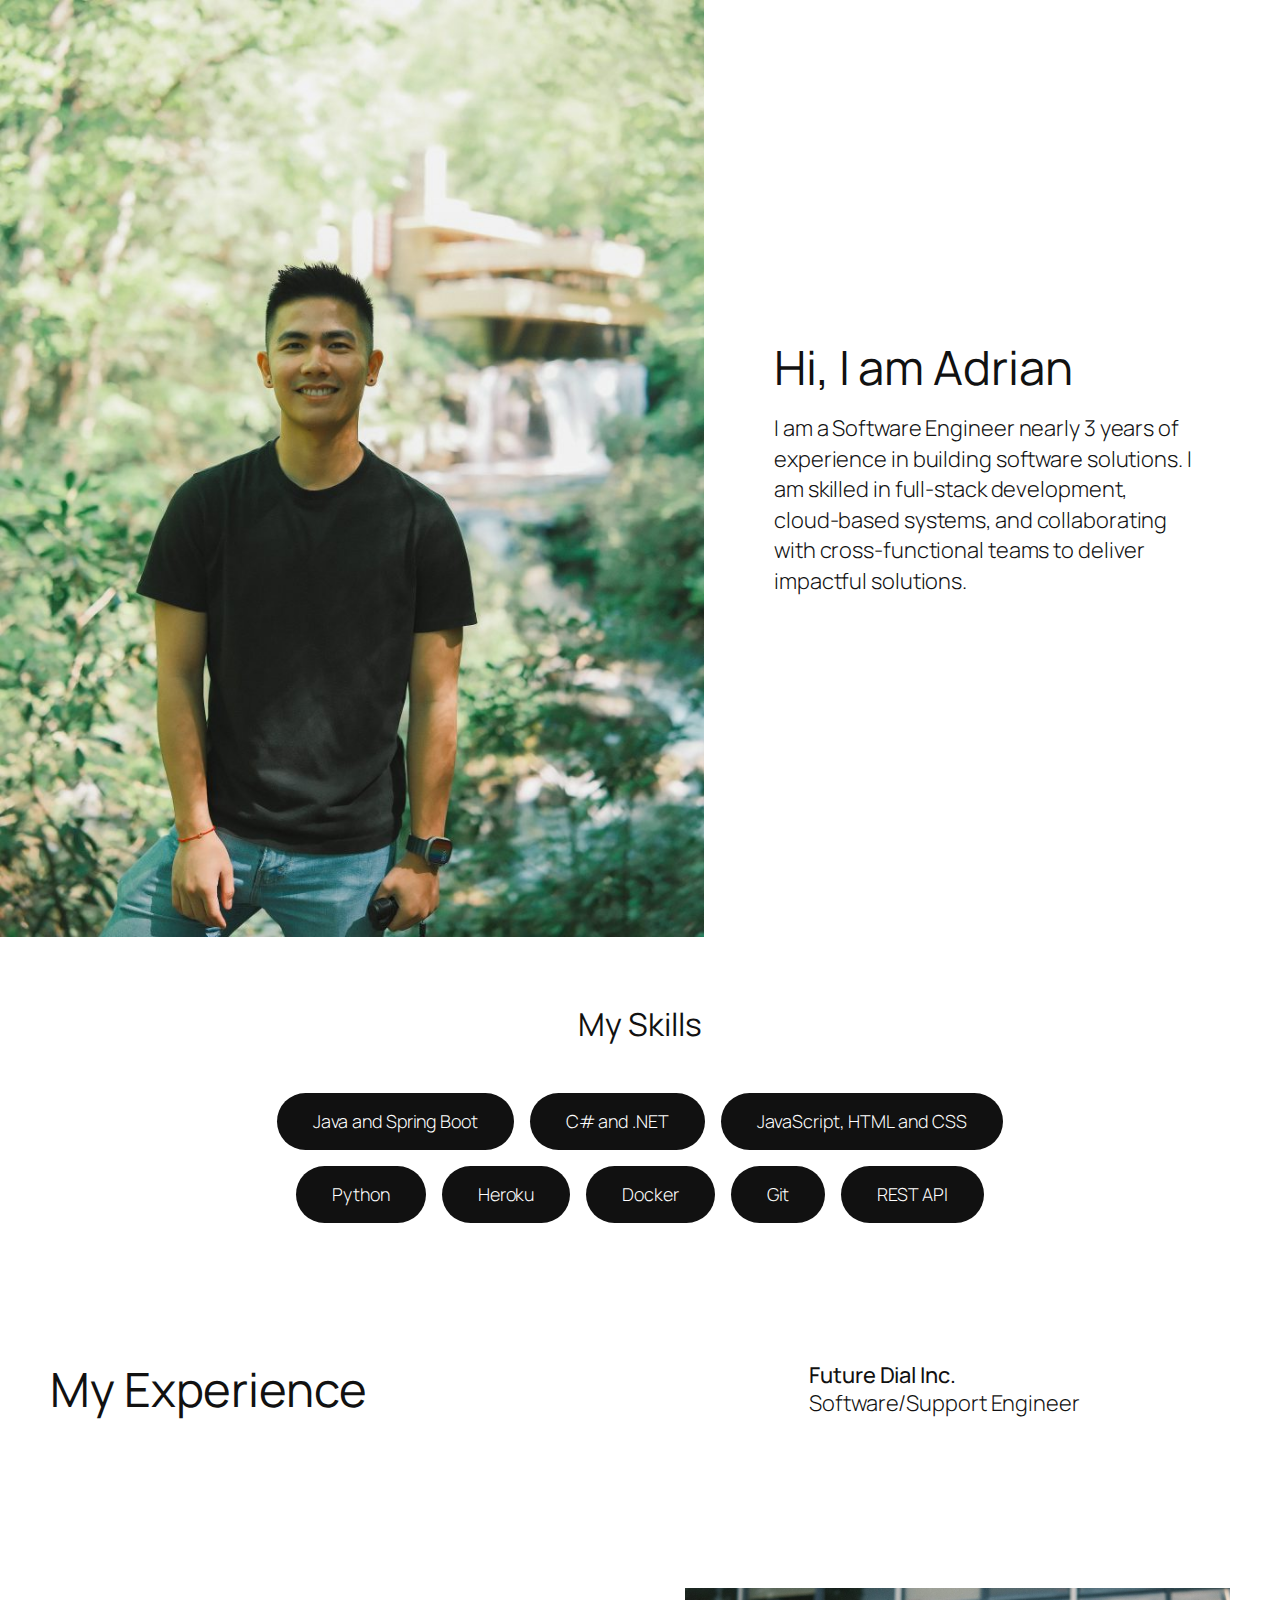
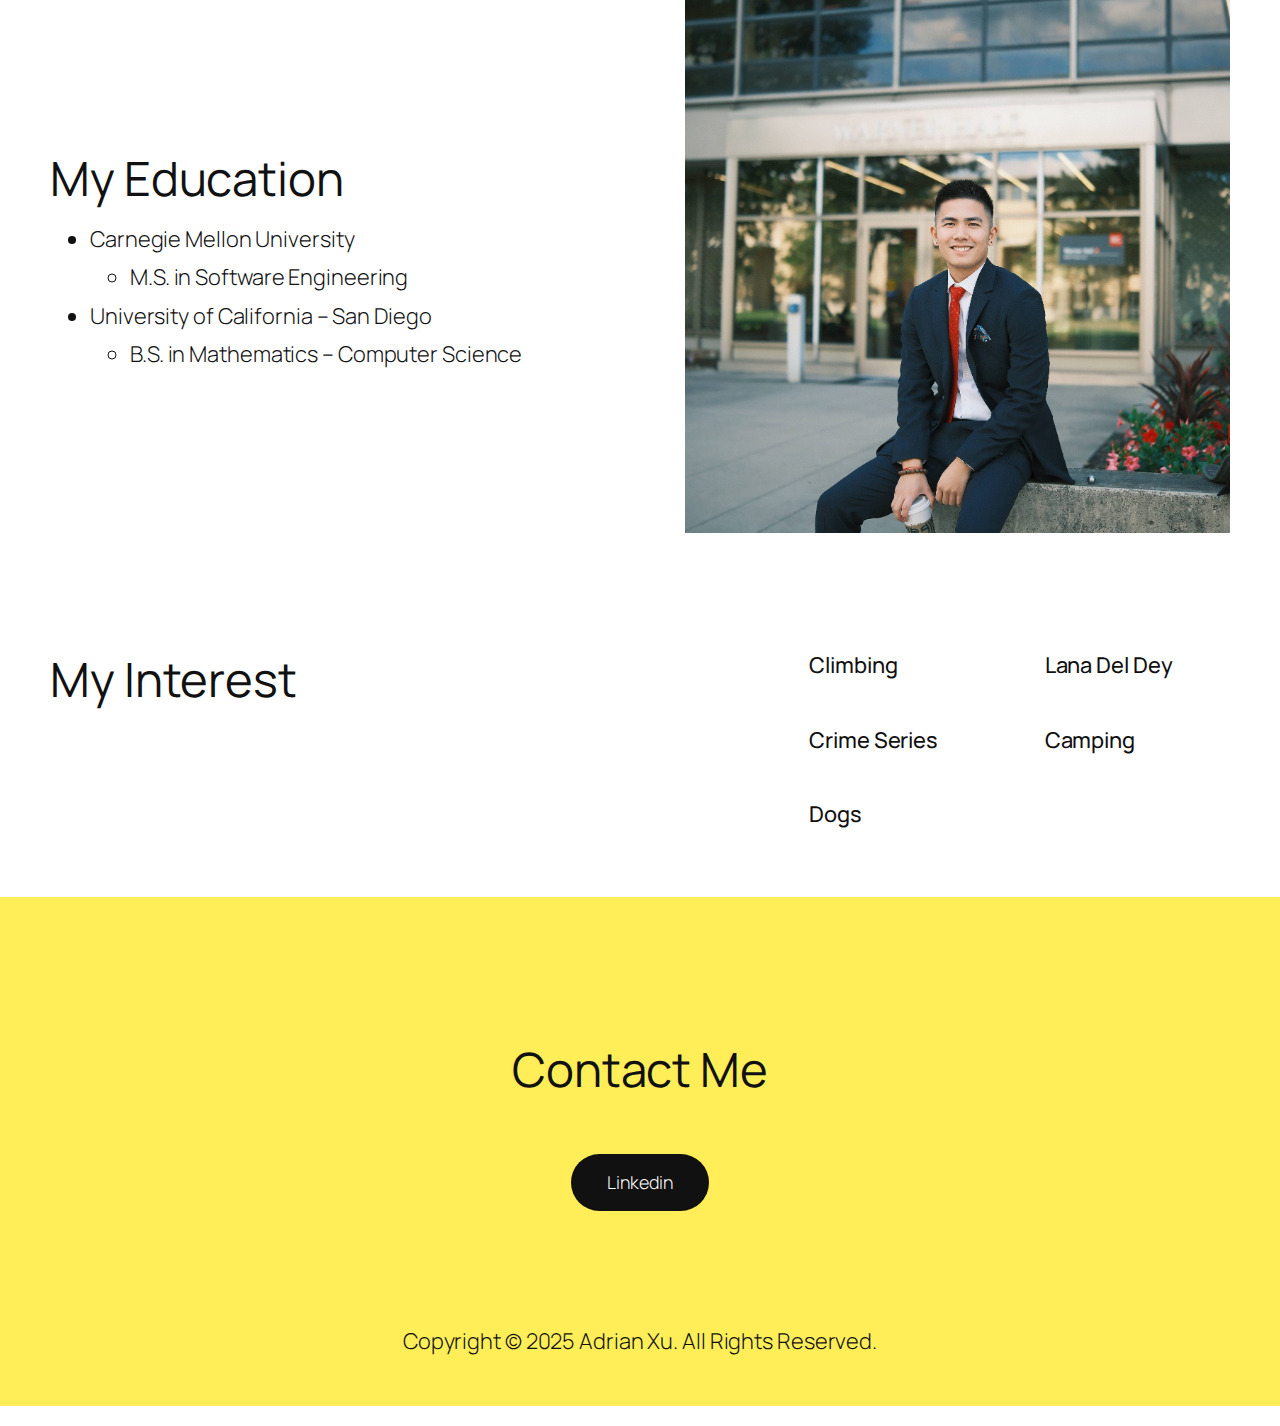
==== commit 3646ead9: "2025 new web" ====
--- a/index.html
+++ b/index.html
@@ -1,264 +1,340 @@
 <!DOCTYPE html>
-<html lang="en">
+<html lang="en-US">
 <head>
-    <meta charset="UTF-8">
-    <meta name="viewport" content="width=device-width, initial-scale=1.0">
-    <title>Adrian Xu</title>
-    <link rel="stylesheet" href="style.css">
-    <link rel="stylesheet" href="mediaqueries.css">
+	<meta charset="UTF-8">
+	<meta name="viewport" content="width=device-width, initial-scale=1">
+<meta name="robots" content="noindex, nofollow">
+	<style>img:is([sizes="auto" i], [sizes^="auto," i]) { contain-intrinsic-size: 3000px 1500px }</style>
+	<title>Adrian Xu</title>
+<link rel="alternate" type="application/rss+xml" title="Adri &raquo; Feed" href="./index.php/feed/index.html">
+<link rel="alternate" type="application/rss+xml" title="Adri &raquo; Comments Feed" href="./index.php/comments/feed/index.html">
+<script>
+window._wpemojiSettings = {"baseUrl":"https:\/\/s.w.org\/images\/core\/emoji\/15.0.3\/72x72\/","ext":".png","svgUrl":"https:\/\/s.w.org\/images\/core\/emoji\/15.0.3\/svg\/","svgExt":".svg","source":{"concatemoji":".\/\/wp-includes\/js\/wp-emoji-release.min.js?ver=6.7.1"}};
+/*! This file is auto-generated */
+!function(i,n){var o,s,e;function c(e){try{var t={supportTests:e,timestamp:(new Date).valueOf()};sessionStorage.setItem(o,JSON.stringify(t))}catch(e){}}function p(e,t,n){e.clearRect(0,0,e.canvas.width,e.canvas.height),e.fillText(t,0,0);var t=new Uint32Array(e.getImageData(0,0,e.canvas.width,e.canvas.height).data),r=(e.clearRect(0,0,e.canvas.width,e.canvas.height),e.fillText(n,0,0),new Uint32Array(e.getImageData(0,0,e.canvas.width,e.canvas.height).data));return t.every(function(e,t){return e===r[t]})}function u(e,t,n){switch(t){case"flag":return n(e,"🏳️‍⚧️","🏳️​⚧️")?!1:!n(e,"🇺🇳","🇺​🇳")&&!n(e,"🏴󠁧󠁢󠁥󠁮󠁧󠁿","🏴​󠁧​󠁢​󠁥​󠁮​󠁧​󠁿");case"emoji":return!n(e,"🐦‍⬛","🐦​⬛")}return!1}function f(e,t,n){var r="undefined"!=typeof WorkerGlobalScope&&self instanceof WorkerGlobalScope?new OffscreenCanvas(300,150):i.createElement("canvas"),a=r.getContext("2d",{willReadFrequently:!0}),o=(a.textBaseline="top",a.font="600 32px Arial",{});return e.forEach(function(e){o[e]=t(a,e,n)}),o}function t(e){var t=i.createElement("script");t.src=e,t.defer=!0,i.head.appendChild(t)}"undefined"!=typeof Promise&&(o="wpEmojiSettingsSupports",s=["flag","emoji"],n.supports={everything:!0,everythingExceptFlag:!0},e=new Promise(function(e){i.addEventListener("DOMContentLoaded",e,{once:!0})}),new Promise(function(t){var n=function(){try{var e=JSON.parse(sessionStorage.getItem(o));if("object"==typeof e&&"number"==typeof e.timestamp&&(new Date).valueOf()<e.timestamp+604800&&"object"==typeof e.supportTests)return e.supportTests}catch(e){}return null}();if(!n){if("undefined"!=typeof Worker&&"undefined"!=typeof OffscreenCanvas&&"undefined"!=typeof URL&&URL.createObjectURL&&"undefined"!=typeof Blob)try{var e="postMessage("+f.toString()+"("+[JSON.stringify(s),u.toString(),p.toString()].join(",")+"));",r=new Blob([e],{type:"text/javascript"}),a=new Worker(URL.createObjectURL(r),{name:"wpTestEmojiSupports"});return void(a.onmessage=function(e){c(n=e.data),a.terminate(),t(n)})}catch(e){}c(n=f(s,u,p))}t(n)}).then(function(e){for(var t in e)n.supports[t]=e[t],n.supports.everything=n.supports.everything&&n.supports[t],"flag"!==t&&(n.supports.everythingExceptFlag=n.supports.everythingExceptFlag&&n.supports[t]);n.supports.everythingExceptFlag=n.supports.everythingExceptFlag&&!n.supports.flag,n.DOMReady=!1,n.readyCallback=function(){n.DOMReady=!0}}).then(function(){return e}).then(function(){var e;n.supports.everything||(n.readyCallback(),(e=n.source||{}).concatemoji?t(e.concatemoji):e.wpemoji&&e.twemoji&&(t(e.twemoji),t(e.wpemoji)))}))}((window,document),window._wpemojiSettings);
+</script>
+<style id="wp-block-image-inline-css">.wp-block-image a{display:inline-block}.wp-block-image img{box-sizing:border-box;height:auto;max-width:100%;vertical-align:bottom}@media (prefers-reduced-motion:no-preference){.wp-block-image img.hide{visibility:hidden}.wp-block-image img.show{animation:show-content-image .4s}}.wp-block-image[style*=border-radius] img,.wp-block-image[style*=border-radius]>a{border-radius:inherit}.wp-block-image.has-custom-border img{box-sizing:border-box}.wp-block-image.aligncenter{text-align:center}.wp-block-image.alignfull a,.wp-block-image.alignwide a{width:100%}.wp-block-image.alignfull img,.wp-block-image.alignwide img{height:auto;width:100%}.wp-block-image .aligncenter,.wp-block-image .alignleft,.wp-block-image .alignright,.wp-block-image.aligncenter,.wp-block-image.alignleft,.wp-block-image.alignright{display:table}.wp-block-image .aligncenter>figcaption,.wp-block-image .alignleft>figcaption,.wp-block-image .alignright>figcaption,.wp-block-image.aligncenter>figcaption,.wp-block-image.alignleft>figcaption,.wp-block-image.alignright>figcaption{caption-side:bottom;display:table-caption}.wp-block-image .alignleft{float:left;margin:.5em 1em .5em 0}.wp-block-image .alignright{float:right;margin:.5em 0 .5em 1em}.wp-block-image .aligncenter{margin-left:auto;margin-right:auto}.wp-block-image :where(figcaption){margin-bottom:1em;margin-top:.5em}.wp-block-image.is-style-circle-mask img{border-radius:9999px}@supports ((-webkit-mask-image:none) or (mask-image:none)) or (-webkit-mask-image:none){.wp-block-image.is-style-circle-mask img{border-radius:0;-webkit-mask-image:url('data:image/svg+xml;utf8,<svg viewBox="0 0 100 100" xmlns="http://www.w3.org/2000/svg"><circle cx="50" cy="50" r="50"/></svg>');mask-image:url('data:image/svg+xml;utf8,<svg viewBox="0 0 100 100" xmlns="http://www.w3.org/2000/svg"><circle cx="50" cy="50" r="50"/></svg>');mask-mode:alpha;-webkit-mask-position:center;mask-position:center;-webkit-mask-repeat:no-repeat;mask-repeat:no-repeat;-webkit-mask-size:contain;mask-size:contain}}:root :where(.wp-block-image.is-style-rounded img,.wp-block-image .is-style-rounded img){border-radius:9999px}.wp-block-image figure{margin:0}.wp-lightbox-container{display:flex;flex-direction:column;position:relative}.wp-lightbox-container img{cursor:zoom-in}.wp-lightbox-container img:hover+button{opacity:1}.wp-lightbox-container button{align-items:center;-webkit-backdrop-filter:blur(16px) saturate(180%);backdrop-filter:blur(16px) saturate(180%);background-color:#5a5a5a40;border:none;border-radius:4px;cursor:zoom-in;display:flex;height:20px;justify-content:center;opacity:0;padding:0;position:absolute;right:16px;text-align:center;top:16px;transition:opacity .2s ease;width:20px;z-index:100}.wp-lightbox-container button:focus-visible{outline:3px auto #5a5a5a40;outline:3px auto -webkit-focus-ring-color;outline-offset:3px}.wp-lightbox-container button:hover{cursor:pointer;opacity:1}.wp-lightbox-container button:focus{opacity:1}.wp-lightbox-container button:focus,.wp-lightbox-container button:hover,.wp-lightbox-container button:not(:hover):not(:active):not(.has-background){background-color:#5a5a5a40;border:none}.wp-lightbox-overlay{box-sizing:border-box;cursor:zoom-out;height:100vh;left:0;overflow:hidden;position:fixed;top:0;visibility:hidden;width:100%;z-index:100000}.wp-lightbox-overlay .close-button{align-items:center;cursor:pointer;display:flex;justify-content:center;min-height:40px;min-width:40px;padding:0;position:absolute;right:calc(env(safe-area-inset-right) + 16px);top:calc(env(safe-area-inset-top) + 16px);z-index:5000000}.wp-lightbox-overlay .close-button:focus,.wp-lightbox-overlay .close-button:hover,.wp-lightbox-overlay .close-button:not(:hover):not(:active):not(.has-background){background:none;border:none}.wp-lightbox-overlay .lightbox-image-container{height:var(--wp--lightbox-container-height);left:50%;overflow:hidden;position:absolute;top:50%;transform:translate(-50%,-50%);transform-origin:top left;width:var(--wp--lightbox-container-width);z-index:9999999999}.wp-lightbox-overlay .wp-block-image{align-items:center;box-sizing:border-box;display:flex;height:100%;justify-content:center;margin:0;position:relative;transform-origin:0 0;width:100%;z-index:3000000}.wp-lightbox-overlay .wp-block-image img{height:var(--wp--lightbox-image-height);min-height:var(--wp--lightbox-image-height);min-width:var(--wp--lightbox-image-width);width:var(--wp--lightbox-image-width)}.wp-lightbox-overlay .wp-block-image figcaption{display:none}.wp-lightbox-overlay button{background:none;border:none}.wp-lightbox-overlay .scrim{background-color:#fff;height:100%;opacity:.9;position:absolute;width:100%;z-index:2000000}.wp-lightbox-overlay.active{animation:turn-on-visibility .25s both;visibility:visible}.wp-lightbox-overlay.active img{animation:turn-on-visibility .35s both}.wp-lightbox-overlay.show-closing-animation:not(.active){animation:turn-off-visibility .35s both}.wp-lightbox-overlay.show-closing-animation:not(.active) img{animation:turn-off-visibility .25s both}@media (prefers-reduced-motion:no-preference){.wp-lightbox-overlay.zoom.active{animation:none;opacity:1;visibility:visible}.wp-lightbox-overlay.zoom.active .lightbox-image-container{animation:lightbox-zoom-in .4s}.wp-lightbox-overlay.zoom.active .lightbox-image-container img{animation:none}.wp-lightbox-overlay.zoom.active .scrim{animation:turn-on-visibility .4s forwards}.wp-lightbox-overlay.zoom.show-closing-animation:not(.active){animation:none}.wp-lightbox-overlay.zoom.show-closing-animation:not(.active) .lightbox-image-container{animation:lightbox-zoom-out .4s}.wp-lightbox-overlay.zoom.show-closing-animation:not(.active) .lightbox-image-container img{animation:none}.wp-lightbox-overlay.zoom.show-closing-animation:not(.active) .scrim{animation:turn-off-visibility .4s forwards}}@keyframes show-content-image{0%{visibility:hidden}99%{visibility:hidden}to{visibility:visible}}@keyframes turn-on-visibility{0%{opacity:0}to{opacity:1}}@keyframes turn-off-visibility{0%{opacity:1;visibility:visible}99%{opacity:0;visibility:visible}to{opacity:0;visibility:hidden}}@keyframes lightbox-zoom-in{0%{transform:translate(calc((-100vw + var(--wp--lightbox-scrollbar-width))/2 + var(--wp--lightbox-initial-left-position)),calc(-50vh + var(--wp--lightbox-initial-top-position))) scale(var(--wp--lightbox-scale))}to{transform:translate(-50%,-50%) scale(1)}}@keyframes lightbox-zoom-out{0%{transform:translate(-50%,-50%) scale(1);visibility:visible}99%{visibility:visible}to{transform:translate(calc((-100vw + var(--wp--lightbox-scrollbar-width))/2 + var(--wp--lightbox-initial-left-position)),calc(-50vh + var(--wp--lightbox-initial-top-position))) scale(var(--wp--lightbox-scale));visibility:hidden}}</style>
+<style id="wp-block-heading-inline-css">h1.has-background,h2.has-background,h3.has-background,h4.has-background,h5.has-background,h6.has-background{padding:1.25em 2.375em}h1.has-text-align-left[style*=writing-mode]:where([style*=vertical-lr]),h1.has-text-align-right[style*=writing-mode]:where([style*=vertical-rl]),h2.has-text-align-left[style*=writing-mode]:where([style*=vertical-lr]),h2.has-text-align-right[style*=writing-mode]:where([style*=vertical-rl]),h3.has-text-align-left[style*=writing-mode]:where([style*=vertical-lr]),h3.has-text-align-right[style*=writing-mode]:where([style*=vertical-rl]),h4.has-text-align-left[style*=writing-mode]:where([style*=vertical-lr]),h4.has-text-align-right[style*=writing-mode]:where([style*=vertical-rl]),h5.has-text-align-left[style*=writing-mode]:where([style*=vertical-lr]),h5.has-text-align-right[style*=writing-mode]:where([style*=vertical-rl]),h6.has-text-align-left[style*=writing-mode]:where([style*=vertical-lr]),h6.has-text-align-right[style*=writing-mode]:where([style*=vertical-rl]){rotate:180deg}</style>
+<style id="wp-block-paragraph-inline-css">.is-small-text{font-size:.875em}.is-regular-text{font-size:1em}.is-large-text{font-size:2.25em}.is-larger-text{font-size:3em}.has-drop-cap:not(:focus):first-letter{float:left;font-size:8.4em;font-style:normal;font-weight:100;line-height:.68;margin:.05em .1em 0 0;text-transform:uppercase}body.rtl .has-drop-cap:not(:focus):first-letter{float:none;margin-left:.1em}p.has-drop-cap.has-background{overflow:hidden}:root :where(p.has-background){padding:1.25em 2.375em}:where(p.has-text-color:not(.has-link-color)) a{color:inherit}p.has-text-align-left[style*="writing-mode:vertical-lr"],p.has-text-align-right[style*="writing-mode:vertical-rl"]{rotate:180deg}</style>
+<style id="wp-block-columns-inline-css">.wp-block-columns{align-items:normal!important;box-sizing:border-box;display:flex;flex-wrap:wrap!important}@media (min-width:782px){.wp-block-columns{flex-wrap:nowrap!important}}.wp-block-columns.are-vertically-aligned-top{align-items:flex-start}.wp-block-columns.are-vertically-aligned-center{align-items:center}.wp-block-columns.are-vertically-aligned-bottom{align-items:flex-end}@media (max-width:781px){.wp-block-columns:not(.is-not-stacked-on-mobile)>.wp-block-column{flex-basis:100%!important}}@media (min-width:782px){.wp-block-columns:not(.is-not-stacked-on-mobile)>.wp-block-column{flex-basis:0;flex-grow:1}.wp-block-columns:not(.is-not-stacked-on-mobile)>.wp-block-column[style*=flex-basis]{flex-grow:0}}.wp-block-columns.is-not-stacked-on-mobile{flex-wrap:nowrap!important}.wp-block-columns.is-not-stacked-on-mobile>.wp-block-column{flex-basis:0;flex-grow:1}.wp-block-columns.is-not-stacked-on-mobile>.wp-block-column[style*=flex-basis]{flex-grow:0}:where(.wp-block-columns){margin-bottom:1.75em}:where(.wp-block-columns.has-background){padding:1.25em 2.375em}.wp-block-column{flex-grow:1;min-width:0;overflow-wrap:break-word;word-break:break-word}.wp-block-column.is-vertically-aligned-top{align-self:flex-start}.wp-block-column.is-vertically-aligned-center{align-self:center}.wp-block-column.is-vertically-aligned-bottom{align-self:flex-end}.wp-block-column.is-vertically-aligned-stretch{align-self:stretch}.wp-block-column.is-vertically-aligned-bottom,.wp-block-column.is-vertically-aligned-center,.wp-block-column.is-vertically-aligned-top{width:100%}</style>
+<style id="wp-block-group-inline-css">.wp-block-group{box-sizing:border-box}:where(.wp-block-group.wp-block-group-is-layout-constrained){position:relative}</style>
+<style id="wp-block-button-inline-css">.wp-block-button__link{box-sizing:border-box;cursor:pointer;display:inline-block;text-align:center;word-break:break-word}.wp-block-button__link.aligncenter{text-align:center}.wp-block-button__link.alignright{text-align:right}:where(.wp-block-button__link){border-radius:9999px;box-shadow:none;padding:calc(.667em + 2px) calc(1.333em + 2px);text-decoration:none}.wp-block-button[style*=text-decoration] .wp-block-button__link{text-decoration:inherit}.wp-block-buttons>.wp-block-button.has-custom-width{max-width:none}.wp-block-buttons>.wp-block-button.has-custom-width .wp-block-button__link{width:100%}.wp-block-buttons>.wp-block-button.has-custom-font-size .wp-block-button__link{font-size:inherit}.wp-block-buttons>.wp-block-button.wp-block-button__width-25{width:calc(25% - var(--wp--style--block-gap, .5em)*.75)}.wp-block-buttons>.wp-block-button.wp-block-button__width-50{width:calc(50% - var(--wp--style--block-gap, .5em)*.5)}.wp-block-buttons>.wp-block-button.wp-block-button__width-75{width:calc(75% - var(--wp--style--block-gap, .5em)*.25)}.wp-block-buttons>.wp-block-button.wp-block-button__width-100{flex-basis:100%;width:100%}.wp-block-buttons.is-vertical>.wp-block-button.wp-block-button__width-25{width:25%}.wp-block-buttons.is-vertical>.wp-block-button.wp-block-button__width-50{width:50%}.wp-block-buttons.is-vertical>.wp-block-button.wp-block-button__width-75{width:75%}.wp-block-button.is-style-squared,.wp-block-button__link.wp-block-button.is-style-squared{border-radius:0}.wp-block-button.no-border-radius,.wp-block-button__link.no-border-radius{border-radius:0!important}:root :where(.wp-block-button .wp-block-button__link.is-style-outline),:root :where(.wp-block-button.is-style-outline>.wp-block-button__link){border:2px solid;padding:.667em 1.333em}:root :where(.wp-block-button .wp-block-button__link.is-style-outline:not(.has-text-color)),:root :where(.wp-block-button.is-style-outline>.wp-block-button__link:not(.has-text-color)){color:currentColor}:root :where(.wp-block-button .wp-block-button__link.is-style-outline:not(.has-background)),:root :where(.wp-block-button.is-style-outline>.wp-block-button__link:not(.has-background)){background-color:initial;background-image:none}</style>
+<style id="wp-block-buttons-inline-css">.wp-block-buttons.is-vertical{flex-direction:column}.wp-block-buttons.is-vertical>.wp-block-button:last-child{margin-bottom:0}.wp-block-buttons>.wp-block-button{display:inline-block;margin:0}.wp-block-buttons.is-content-justification-left{justify-content:flex-start}.wp-block-buttons.is-content-justification-left.is-vertical{align-items:flex-start}.wp-block-buttons.is-content-justification-center{justify-content:center}.wp-block-buttons.is-content-justification-center.is-vertical{align-items:center}.wp-block-buttons.is-content-justification-right{justify-content:flex-end}.wp-block-buttons.is-content-justification-right.is-vertical{align-items:flex-end}.wp-block-buttons.is-content-justification-space-between{justify-content:space-between}.wp-block-buttons.aligncenter{text-align:center}.wp-block-buttons:not(.is-content-justification-space-between,.is-content-justification-right,.is-content-justification-left,.is-content-justification-center) .wp-block-button.aligncenter{margin-left:auto;margin-right:auto;width:100%}.wp-block-buttons[style*=text-decoration] .wp-block-button,.wp-block-buttons[style*=text-decoration] .wp-block-button__link{text-decoration:inherit}.wp-block-buttons.has-custom-font-size .wp-block-button__link{font-size:inherit}.wp-block-button.aligncenter{text-align:center}</style>
+<style id="wp-block-list-inline-css">ol,ul{box-sizing:border-box}:root :where(.wp-block-list.has-background){padding:1.25em 2.375em}
+
+				ul.is-style-checkmark-list {
+					list-style-type: "\2713";
+				}
+
+				ul.is-style-checkmark-list li {
+					padding-inline-start: 1ch;
+				}</style>
+<style id="wp-block-spacer-inline-css">.wp-block-spacer{clear:both}</style>
+<style id="wp-block-library-inline-css">:root{--wp-admin-theme-color:#007cba;--wp-admin-theme-color--rgb:0,124,186;--wp-admin-theme-color-darker-10:#006ba1;--wp-admin-theme-color-darker-10--rgb:0,107,161;--wp-admin-theme-color-darker-20:#005a87;--wp-admin-theme-color-darker-20--rgb:0,90,135;--wp-admin-border-width-focus:2px;--wp-block-synced-color:#7a00df;--wp-block-synced-color--rgb:122,0,223;--wp-bound-block-color:var(--wp-block-synced-color)}@media (min-resolution:192dpi){:root{--wp-admin-border-width-focus:1.5px}}.wp-element-button{cursor:pointer}:root{--wp--preset--font-size--normal:16px;--wp--preset--font-size--huge:42px}:root .has-very-light-gray-background-color{background-color:#eee}:root .has-very-dark-gray-background-color{background-color:#313131}:root .has-very-light-gray-color{color:#eee}:root .has-very-dark-gray-color{color:#313131}:root .has-vivid-green-cyan-to-vivid-cyan-blue-gradient-background{background:linear-gradient(135deg,#00d084,#0693e3)}:root .has-purple-crush-gradient-background{background:linear-gradient(135deg,#34e2e4,#4721fb 50%,#ab1dfe)}:root .has-hazy-dawn-gradient-background{background:linear-gradient(135deg,#faaca8,#dad0ec)}:root .has-subdued-olive-gradient-background{background:linear-gradient(135deg,#fafae1,#67a671)}:root .has-atomic-cream-gradient-background{background:linear-gradient(135deg,#fdd79a,#004a59)}:root .has-nightshade-gradient-background{background:linear-gradient(135deg,#330968,#31cdcf)}:root .has-midnight-gradient-background{background:linear-gradient(135deg,#020381,#2874fc)}.has-regular-font-size{font-size:1em}.has-larger-font-size{font-size:2.625em}.has-normal-font-size{font-size:var(--wp--preset--font-size--normal)}.has-huge-font-size{font-size:var(--wp--preset--font-size--huge)}.has-text-align-center{text-align:center}.has-text-align-left{text-align:left}.has-text-align-right{text-align:right}#end-resizable-editor-section{display:none}.aligncenter{clear:both}.items-justified-left{justify-content:flex-start}.items-justified-center{justify-content:center}.items-justified-right{justify-content:flex-end}.items-justified-space-between{justify-content:space-between}.screen-reader-text{border:0;clip:rect(1px,1px,1px,1px);clip-path:inset(50%);height:1px;margin:-1px;overflow:hidden;padding:0;position:absolute;width:1px;word-wrap:normal!important}.screen-reader-text:focus{background-color:#ddd;clip:auto!important;clip-path:none;color:#444;display:block;font-size:1em;height:auto;left:5px;line-height:normal;padding:15px 23px 14px;text-decoration:none;top:5px;width:auto;z-index:100000}html :where(.has-border-color){border-style:solid}html :where([style*=border-top-color]){border-top-style:solid}html :where([style*=border-right-color]){border-right-style:solid}html :where([style*=border-bottom-color]){border-bottom-style:solid}html :where([style*=border-left-color]){border-left-style:solid}html :where([style*=border-width]){border-style:solid}html :where([style*=border-top-width]){border-top-style:solid}html :where([style*=border-right-width]){border-right-style:solid}html :where([style*=border-bottom-width]){border-bottom-style:solid}html :where([style*=border-left-width]){border-left-style:solid}html :where(img[class*=wp-image-]){height:auto;max-width:100%}:where(figure){margin:0 0 1em}html :where(.is-position-sticky){--wp-admin--admin-bar--position-offset:var(--wp-admin--admin-bar--height,0px)}@media screen and (max-width:600px){html :where(.is-position-sticky){--wp-admin--admin-bar--position-offset:0px}}</style>
+<style id="global-styles-inline-css">:root{--wp--preset--aspect-ratio--square: 1;--wp--preset--aspect-ratio--4-3: 4/3;--wp--preset--aspect-ratio--3-4: 3/4;--wp--preset--aspect-ratio--3-2: 3/2;--wp--preset--aspect-ratio--2-3: 2/3;--wp--preset--aspect-ratio--16-9: 16/9;--wp--preset--aspect-ratio--9-16: 9/16;--wp--preset--color--black: #000000;--wp--preset--color--cyan-bluish-gray: #abb8c3;--wp--preset--color--white: #ffffff;--wp--preset--color--pale-pink: #f78da7;--wp--preset--color--vivid-red: #cf2e2e;--wp--preset--color--luminous-vivid-orange: #ff6900;--wp--preset--color--luminous-vivid-amber: #fcb900;--wp--preset--color--light-green-cyan: #7bdcb5;--wp--preset--color--vivid-green-cyan: #00d084;--wp--preset--color--pale-cyan-blue: #8ed1fc;--wp--preset--color--vivid-cyan-blue: #0693e3;--wp--preset--color--vivid-purple: #9b51e0;--wp--preset--color--base: #FFFFFF;--wp--preset--color--contrast: #111111;--wp--preset--color--accent-1: #FFEE58;--wp--preset--color--accent-2: #F6CFF4;--wp--preset--color--accent-3: #503AA8;--wp--preset--color--accent-4: #686868;--wp--preset--color--accent-5: #FBFAF3;--wp--preset--color--accent-6: color-mix(in srgb, currentColor 20%, transparent);--wp--preset--gradient--vivid-cyan-blue-to-vivid-purple: linear-gradient(135deg,rgba(6,147,227,1) 0%,rgb(155,81,224) 100%);--wp--preset--gradient--light-green-cyan-to-vivid-green-cyan: linear-gradient(135deg,rgb(122,220,180) 0%,rgb(0,208,130) 100%);--wp--preset--gradient--luminous-vivid-amber-to-luminous-vivid-orange: linear-gradient(135deg,rgba(252,185,0,1) 0%,rgba(255,105,0,1) 100%);--wp--preset--gradient--luminous-vivid-orange-to-vivid-red: linear-gradient(135deg,rgba(255,105,0,1) 0%,rgb(207,46,46) 100%);--wp--preset--gradient--very-light-gray-to-cyan-bluish-gray: linear-gradient(135deg,rgb(238,238,238) 0%,rgb(169,184,195) 100%);--wp--preset--gradient--cool-to-warm-spectrum: linear-gradient(135deg,rgb(74,234,220) 0%,rgb(151,120,209) 20%,rgb(207,42,186) 40%,rgb(238,44,130) 60%,rgb(251,105,98) 80%,rgb(254,248,76) 100%);--wp--preset--gradient--blush-light-purple: linear-gradient(135deg,rgb(255,206,236) 0%,rgb(152,150,240) 100%);--wp--preset--gradient--blush-bordeaux: linear-gradient(135deg,rgb(254,205,165) 0%,rgb(254,45,45) 50%,rgb(107,0,62) 100%);--wp--preset--gradient--luminous-dusk: linear-gradient(135deg,rgb(255,203,112) 0%,rgb(199,81,192) 50%,rgb(65,88,208) 100%);--wp--preset--gradient--pale-ocean: linear-gradient(135deg,rgb(255,245,203) 0%,rgb(182,227,212) 50%,rgb(51,167,181) 100%);--wp--preset--gradient--electric-grass: linear-gradient(135deg,rgb(202,248,128) 0%,rgb(113,206,126) 100%);--wp--preset--gradient--midnight: linear-gradient(135deg,rgb(2,3,129) 0%,rgb(40,116,252) 100%);--wp--preset--font-size--small: 0.875rem;--wp--preset--font-size--medium: clamp(1rem, 1rem + ((1vw - 0.2rem) * 0.196), 1.125rem);--wp--preset--font-size--large: clamp(1.125rem, 1.125rem + ((1vw - 0.2rem) * 0.392), 1.375rem);--wp--preset--font-size--x-large: clamp(1.75rem, 1.75rem + ((1vw - 0.2rem) * 0.392), 2rem);--wp--preset--font-size--xx-large: clamp(2.15rem, 2.15rem + ((1vw - 0.2rem) * 1.333), 3rem);--wp--preset--font-family--manrope: Manrope, sans-serif;--wp--preset--font-family--fira-code: "Fira Code", monospace;--wp--preset--spacing--20: 10px;--wp--preset--spacing--30: 20px;--wp--preset--spacing--40: 30px;--wp--preset--spacing--50: clamp(30px, 5vw, 50px);--wp--preset--spacing--60: clamp(30px, 7vw, 70px);--wp--preset--spacing--70: clamp(50px, 7vw, 90px);--wp--preset--spacing--80: clamp(70px, 10vw, 140px);--wp--preset--shadow--natural: 6px 6px 9px rgba(0, 0, 0, 0.2);--wp--preset--shadow--deep: 12px 12px 50px rgba(0, 0, 0, 0.4);--wp--preset--shadow--sharp: 6px 6px 0px rgba(0, 0, 0, 0.2);--wp--preset--shadow--outlined: 6px 6px 0px -3px rgba(255, 255, 255, 1), 6px 6px rgba(0, 0, 0, 1);--wp--preset--shadow--crisp: 6px 6px 0px rgba(0, 0, 0, 1);}:root { --wp--style--global--content-size: 645px;--wp--style--global--wide-size: 1340px; }:where(body) { margin: 0; }.wp-site-blocks { padding-top: var(--wp--style--root--padding-top); padding-bottom: var(--wp--style--root--padding-bottom); }.has-global-padding { padding-right: var(--wp--style--root--padding-right); padding-left: var(--wp--style--root--padding-left); }.has-global-padding > .alignfull { margin-right: calc(var(--wp--style--root--padding-right) * -1); margin-left: calc(var(--wp--style--root--padding-left) * -1); }.has-global-padding :where(:not(.alignfull.is-layout-flow) > .has-global-padding:not(.wp-block-block, .alignfull)) { padding-right: 0; padding-left: 0; }.has-global-padding :where(:not(.alignfull.is-layout-flow) > .has-global-padding:not(.wp-block-block, .alignfull)) > .alignfull { margin-left: 0; margin-right: 0; }.wp-site-blocks > .alignleft { float: left; margin-right: 2em; }.wp-site-blocks > .alignright { float: right; margin-left: 2em; }.wp-site-blocks > .aligncenter { justify-content: center; margin-left: auto; margin-right: auto; }:where(.wp-site-blocks) > * { margin-block-start: 1.2rem; margin-block-end: 0; }:where(.wp-site-blocks) > :first-child { margin-block-start: 0; }:where(.wp-site-blocks) > :last-child { margin-block-end: 0; }:root { --wp--style--block-gap: 1.2rem; }:root :where(.is-layout-flow) > :first-child{margin-block-start: 0;}:root :where(.is-layout-flow) > :last-child{margin-block-end: 0;}:root :where(.is-layout-flow) > *{margin-block-start: 1.2rem;margin-block-end: 0;}:root :where(.is-layout-constrained) > :first-child{margin-block-start: 0;}:root :where(.is-layout-constrained) > :last-child{margin-block-end: 0;}:root :where(.is-layout-constrained) > *{margin-block-start: 1.2rem;margin-block-end: 0;}:root :where(.is-layout-flex){gap: 1.2rem;}:root :where(.is-layout-grid){gap: 1.2rem;}.is-layout-flow > .alignleft{float: left;margin-inline-start: 0;margin-inline-end: 2em;}.is-layout-flow > .alignright{float: right;margin-inline-start: 2em;margin-inline-end: 0;}.is-layout-flow > .aligncenter{margin-left: auto !important;margin-right: auto !important;}.is-layout-constrained > .alignleft{float: left;margin-inline-start: 0;margin-inline-end: 2em;}.is-layout-constrained > .alignright{float: right;margin-inline-start: 2em;margin-inline-end: 0;}.is-layout-constrained > .aligncenter{margin-left: auto !important;margin-right: auto !important;}.is-layout-constrained > :where(:not(.alignleft):not(.alignright):not(.alignfull)){max-width: var(--wp--style--global--content-size);margin-left: auto !important;margin-right: auto !important;}.is-layout-constrained > .alignwide{max-width: var(--wp--style--global--wide-size);}body .is-layout-flex{display: flex;}.is-layout-flex{flex-wrap: wrap;align-items: center;}.is-layout-flex > :is(*, div){margin: 0;}body .is-layout-grid{display: grid;}.is-layout-grid > :is(*, div){margin: 0;}body{background-color: var(--wp--preset--color--base);color: var(--wp--preset--color--contrast);font-family: var(--wp--preset--font-family--manrope);font-size: var(--wp--preset--font-size--large);font-weight: 300;letter-spacing: -0.1px;line-height: 1.4;--wp--style--root--padding-top: 0px;--wp--style--root--padding-right: var(--wp--preset--spacing--50);--wp--style--root--padding-bottom: 0px;--wp--style--root--padding-left: var(--wp--preset--spacing--50);}a:where(:not(.wp-element-button)){color: currentColor;text-decoration: underline;}:root :where(a:where(:not(.wp-element-button)):hover){text-decoration: none;}h1, h2, h3, h4, h5, h6{font-weight: 400;letter-spacing: -0.1px;line-height: 1.125;}h1{font-size: var(--wp--preset--font-size--xx-large);}h2{font-size: var(--wp--preset--font-size--x-large);}h3{font-size: var(--wp--preset--font-size--large);}h4{font-size: var(--wp--preset--font-size--medium);}h5{font-size: var(--wp--preset--font-size--small);letter-spacing: 0.5px;}h6{font-size: var(--wp--preset--font-size--small);font-weight: 700;letter-spacing: 1.4px;text-transform: uppercase;}:root :where(.wp-element-button, .wp-block-button__link){background-color: var(--wp--preset--color--contrast);border-width: 0;color: var(--wp--preset--color--base);font-family: inherit;font-size: var(--wp--preset--font-size--medium);line-height: inherit;padding-top: 1rem;padding-right: 2.25rem;padding-bottom: 1rem;padding-left: 2.25rem;text-decoration: none;}:root :where(.wp-element-button:hover, .wp-block-button__link:hover){background-color: color-mix(in srgb, var(--wp--preset--color--contrast) 85%, transparent);border-color: transparent;color: var(--wp--preset--color--base);}:root :where(.wp-element-button:focus, .wp-block-button__link:focus){outline-color: var(--wp--preset--color--accent-4);outline-offset: 2px;}:root :where(.wp-element-caption, .wp-block-audio figcaption, .wp-block-embed figcaption, .wp-block-gallery figcaption, .wp-block-image figcaption, .wp-block-table figcaption, .wp-block-video figcaption){font-size: var(--wp--preset--font-size--small);line-height: 1.4;}.has-black-color{color: var(--wp--preset--color--black) !important;}.has-cyan-bluish-gray-color{color: var(--wp--preset--color--cyan-bluish-gray) !important;}.has-white-color{color: var(--wp--preset--color--white) !important;}.has-pale-pink-color{color: var(--wp--preset--color--pale-pink) !important;}.has-vivid-red-color{color: var(--wp--preset--color--vivid-red) !important;}.has-luminous-vivid-orange-color{color: var(--wp--preset--color--luminous-vivid-orange) !important;}.has-luminous-vivid-amber-color{color: var(--wp--preset--color--luminous-vivid-amber) !important;}.has-light-green-cyan-color{color: var(--wp--preset--color--light-green-cyan) !important;}.has-vivid-green-cyan-color{color: var(--wp--preset--color--vivid-green-cyan) !important;}.has-pale-cyan-blue-color{color: var(--wp--preset--color--pale-cyan-blue) !important;}.has-vivid-cyan-blue-color{color: var(--wp--preset--color--vivid-cyan-blue) !important;}.has-vivid-purple-color{color: var(--wp--preset--color--vivid-purple) !important;}.has-base-color{color: var(--wp--preset--color--base) !important;}.has-contrast-color{color: var(--wp--preset--color--contrast) !important;}.has-accent-1-color{color: var(--wp--preset--color--accent-1) !important;}.has-accent-2-color{color: var(--wp--preset--color--accent-2) !important;}.has-accent-3-color{color: var(--wp--preset--color--accent-3) !important;}.has-accent-4-color{color: var(--wp--preset--color--accent-4) !important;}.has-accent-5-color{color: var(--wp--preset--color--accent-5) !important;}.has-accent-6-color{color: var(--wp--preset--color--accent-6) !important;}.has-black-background-color{background-color: var(--wp--preset--color--black) !important;}.has-cyan-bluish-gray-background-color{background-color: var(--wp--preset--color--cyan-bluish-gray) !important;}.has-white-background-color{background-color: var(--wp--preset--color--white) !important;}.has-pale-pink-background-color{background-color: var(--wp--preset--color--pale-pink) !important;}.has-vivid-red-background-color{background-color: var(--wp--preset--color--vivid-red) !important;}.has-luminous-vivid-orange-background-color{background-color: var(--wp--preset--color--luminous-vivid-orange) !important;}.has-luminous-vivid-amber-background-color{background-color: var(--wp--preset--color--luminous-vivid-amber) !important;}.has-light-green-cyan-background-color{background-color: var(--wp--preset--color--light-green-cyan) !important;}.has-vivid-green-cyan-background-color{background-color: var(--wp--preset--color--vivid-green-cyan) !important;}.has-pale-cyan-blue-background-color{background-color: var(--wp--preset--color--pale-cyan-blue) !important;}.has-vivid-cyan-blue-background-color{background-color: var(--wp--preset--color--vivid-cyan-blue) !important;}.has-vivid-purple-background-color{background-color: var(--wp--preset--color--vivid-purple) !important;}.has-base-background-color{background-color: var(--wp--preset--color--base) !important;}.has-contrast-background-color{background-color: var(--wp--preset--color--contrast) !important;}.has-accent-1-background-color{background-color: var(--wp--preset--color--accent-1) !important;}.has-accent-2-background-color{background-color: var(--wp--preset--color--accent-2) !important;}.has-accent-3-background-color{background-color: var(--wp--preset--color--accent-3) !important;}.has-accent-4-background-color{background-color: var(--wp--preset--color--accent-4) !important;}.has-accent-5-background-color{background-color: var(--wp--preset--color--accent-5) !important;}.has-accent-6-background-color{background-color: var(--wp--preset--color--accent-6) !important;}.has-black-border-color{border-color: var(--wp--preset--color--black) !important;}.has-cyan-bluish-gray-border-color{border-color: var(--wp--preset--color--cyan-bluish-gray) !important;}.has-white-border-color{border-color: var(--wp--preset--color--white) !important;}.has-pale-pink-border-color{border-color: var(--wp--preset--color--pale-pink) !important;}.has-vivid-red-border-color{border-color: var(--wp--preset--color--vivid-red) !important;}.has-luminous-vivid-orange-border-color{border-color: var(--wp--preset--color--luminous-vivid-orange) !important;}.has-luminous-vivid-amber-border-color{border-color: var(--wp--preset--color--luminous-vivid-amber) !important;}.has-light-green-cyan-border-color{border-color: var(--wp--preset--color--light-green-cyan) !important;}.has-vivid-green-cyan-border-color{border-color: var(--wp--preset--color--vivid-green-cyan) !important;}.has-pale-cyan-blue-border-color{border-color: var(--wp--preset--color--pale-cyan-blue) !important;}.has-vivid-cyan-blue-border-color{border-color: var(--wp--preset--color--vivid-cyan-blue) !important;}.has-vivid-purple-border-color{border-color: var(--wp--preset--color--vivid-purple) !important;}.has-base-border-color{border-color: var(--wp--preset--color--base) !important;}.has-contrast-border-color{border-color: var(--wp--preset--color--contrast) !important;}.has-accent-1-border-color{border-color: var(--wp--preset--color--accent-1) !important;}.has-accent-2-border-color{border-color: var(--wp--preset--color--accent-2) !important;}.has-accent-3-border-color{border-color: var(--wp--preset--color--accent-3) !important;}.has-accent-4-border-color{border-color: var(--wp--preset--color--accent-4) !important;}.has-accent-5-border-color{border-color: var(--wp--preset--color--accent-5) !important;}.has-accent-6-border-color{border-color: var(--wp--preset--color--accent-6) !important;}.has-vivid-cyan-blue-to-vivid-purple-gradient-background{background: var(--wp--preset--gradient--vivid-cyan-blue-to-vivid-purple) !important;}.has-light-green-cyan-to-vivid-green-cyan-gradient-background{background: var(--wp--preset--gradient--light-green-cyan-to-vivid-green-cyan) !important;}.has-luminous-vivid-amber-to-luminous-vivid-orange-gradient-background{background: var(--wp--preset--gradient--luminous-vivid-amber-to-luminous-vivid-orange) !important;}.has-luminous-vivid-orange-to-vivid-red-gradient-background{background: var(--wp--preset--gradient--luminous-vivid-orange-to-vivid-red) !important;}.has-very-light-gray-to-cyan-bluish-gray-gradient-background{background: var(--wp--preset--gradient--very-light-gray-to-cyan-bluish-gray) !important;}.has-cool-to-warm-spectrum-gradient-background{background: var(--wp--preset--gradient--cool-to-warm-spectrum) !important;}.has-blush-light-purple-gradient-background{background: var(--wp--preset--gradient--blush-light-purple) !important;}.has-blush-bordeaux-gradient-background{background: var(--wp--preset--gradient--blush-bordeaux) !important;}.has-luminous-dusk-gradient-background{background: var(--wp--preset--gradient--luminous-dusk) !important;}.has-pale-ocean-gradient-background{background: var(--wp--preset--gradient--pale-ocean) !important;}.has-electric-grass-gradient-background{background: var(--wp--preset--gradient--electric-grass) !important;}.has-midnight-gradient-background{background: var(--wp--preset--gradient--midnight) !important;}.has-small-font-size{font-size: var(--wp--preset--font-size--small) !important;}.has-medium-font-size{font-size: var(--wp--preset--font-size--medium) !important;}.has-large-font-size{font-size: var(--wp--preset--font-size--large) !important;}.has-x-large-font-size{font-size: var(--wp--preset--font-size--x-large) !important;}.has-xx-large-font-size{font-size: var(--wp--preset--font-size--xx-large) !important;}.has-manrope-font-family{font-family: var(--wp--preset--font-family--manrope) !important;}.has-fira-code-font-family{font-family: var(--wp--preset--font-family--fira-code) !important;}
+:root :where(.wp-block-columns-is-layout-flow) > :first-child{margin-block-start: 0;}:root :where(.wp-block-columns-is-layout-flow) > :last-child{margin-block-end: 0;}:root :where(.wp-block-columns-is-layout-flow) > *{margin-block-start: var(--wp--preset--spacing--50);margin-block-end: 0;}:root :where(.wp-block-columns-is-layout-constrained) > :first-child{margin-block-start: 0;}:root :where(.wp-block-columns-is-layout-constrained) > :last-child{margin-block-end: 0;}:root :where(.wp-block-columns-is-layout-constrained) > *{margin-block-start: var(--wp--preset--spacing--50);margin-block-end: 0;}:root :where(.wp-block-columns-is-layout-flex){gap: var(--wp--preset--spacing--50);}:root :where(.wp-block-columns-is-layout-grid){gap: var(--wp--preset--spacing--50);}
+:root :where(.wp-block-buttons-is-layout-flow) > :first-child{margin-block-start: 0;}:root :where(.wp-block-buttons-is-layout-flow) > :last-child{margin-block-end: 0;}:root :where(.wp-block-buttons-is-layout-flow) > *{margin-block-start: 16px;margin-block-end: 0;}:root :where(.wp-block-buttons-is-layout-constrained) > :first-child{margin-block-start: 0;}:root :where(.wp-block-buttons-is-layout-constrained) > :last-child{margin-block-end: 0;}:root :where(.wp-block-buttons-is-layout-constrained) > *{margin-block-start: 16px;margin-block-end: 0;}:root :where(.wp-block-buttons-is-layout-flex){gap: 16px;}:root :where(.wp-block-buttons-is-layout-grid){gap: 16px;}
+:root :where(.wp-block-list li){margin-top: 0.5rem;}</style>
+<style id="block-style-variation-styles-inline-css">:root :where(.is-style-section-3--1 .wp-block-separator){color: color-mix(in srgb, currentColor 25%, transparent);}:root :where(.is-style-section-3--1 .wp-block-post-author-name){color: currentColor;}:root :where(.is-style-section-3--1 .wp-block-post-author-name a:where(:not(.wp-element-button))){color: currentColor;}:root :where(.is-style-section-3--1 .wp-block-post-date){color: color-mix(in srgb, currentColor 85%, transparent);}:root :where(.is-style-section-3--1 .wp-block-post-date a:where(:not(.wp-element-button))){color: color-mix(in srgb, currentColor 85%, transparent);}:root :where(.is-style-section-3--1 .wp-block-post-terms){color: currentColor;}:root :where(.is-style-section-3--1 .wp-block-post-terms a:where(:not(.wp-element-button))){color: currentColor;}:root :where(.is-style-section-3--1 .wp-block-comment-author-name){color: currentColor;}:root :where(.is-style-section-3--1 .wp-block-comment-author-name a:where(:not(.wp-element-button))){color: currentColor;}:root :where(.is-style-section-3--1 .wp-block-comment-date){color: currentColor;}:root :where(.is-style-section-3--1 .wp-block-comment-date a:where(:not(.wp-element-button))){color: currentColor;}:root :where(.is-style-section-3--1 .wp-block-comment-edit-link){color: currentColor;}:root :where(.is-style-section-3--1 .wp-block-comment-edit-link a:where(:not(.wp-element-button))){color: currentColor;}:root :where(.is-style-section-3--1 .wp-block-comment-reply-link){color: currentColor;}:root :where(.is-style-section-3--1 .wp-block-comment-reply-link a:where(:not(.wp-element-button))){color: currentColor;}:root :where(.is-style-section-3--1 .wp-block-pullquote){color: currentColor;}:root :where(.is-style-section-3--1 .wp-block-quote){color: currentColor;}:root :where(.wp-block-group.is-style-section-3--1){background-color: var(--wp--preset--color--accent-1);color: var(--wp--preset--color--contrast);}</style>
+<style id="wp-emoji-styles-inline-css">img.wp-smiley, img.emoji {
+		display: inline !important;
+		border: none !important;
+		box-shadow: none !important;
+		height: 1em !important;
+		width: 1em !important;
+		margin: 0 0.07em !important;
+		vertical-align: -0.1em !important;
+		background: none !important;
+		padding: 0 !important;
+	}</style>
+<style id="core-block-supports-inline-css">.wp-container-core-columns-is-layout-1{flex-wrap:nowrap;gap:2em 0;}.wp-container-core-buttons-is-layout-1{justify-content:center;}.wp-container-core-group-is-layout-2 > :where(:not(.alignleft):not(.alignright):not(.alignfull)){max-width:800px;margin-left:auto !important;margin-right:auto !important;}.wp-container-core-group-is-layout-2 > .alignwide{max-width:800px;}.wp-container-core-group-is-layout-2 .alignfull{max-width:none;}.wp-container-core-group-is-layout-2 > *{margin-block-start:0;margin-block-end:0;}.wp-container-core-group-is-layout-2 > * + *{margin-block-start:var(--wp--preset--spacing--50);margin-block-end:0;}.wp-container-core-group-is-layout-3{flex-direction:column;align-items:flex-start;}.wp-container-core-group-is-layout-4 > :where(:not(.alignleft):not(.alignright):not(.alignfull)){margin-left:0 !important;}.wp-container-core-group-is-layout-4 > *{margin-block-start:0;margin-block-end:0;}.wp-container-core-group-is-layout-4 > * + *{margin-block-start:0;margin-block-end:0;}.wp-container-core-group-is-layout-5 > :where(:not(.alignleft):not(.alignright):not(.alignfull)){margin-left:0 !important;}.wp-container-core-group-is-layout-5 > *{margin-block-start:0;margin-block-end:0;}.wp-container-core-group-is-layout-5 > * + *{margin-block-start:var(--wp--preset--spacing--20);margin-block-end:0;}.wp-container-core-column-is-layout-4 > *{margin-block-start:0;margin-block-end:0;}.wp-container-core-column-is-layout-4 > * + *{margin-block-start:var(--wp--preset--spacing--50);margin-block-end:0;}.wp-container-core-columns-is-layout-2{flex-wrap:nowrap;}.wp-container-core-columns-is-layout-3{flex-wrap:nowrap;gap:var(--wp--preset--spacing--50) var(--wp--preset--spacing--80);}.wp-container-core-columns-is-layout-4{flex-wrap:nowrap;gap:var(--wp--preset--spacing--50) var(--wp--preset--spacing--70);}.wp-container-core-group-is-layout-8{flex-direction:column;align-items:flex-start;}.wp-container-core-group-is-layout-9 > :where(:not(.alignleft):not(.alignright):not(.alignfull)){margin-left:0 !important;}.wp-container-core-group-is-layout-9 > *{margin-block-start:0;margin-block-end:0;}.wp-container-core-group-is-layout-9 > * + *{margin-block-start:0;margin-block-end:0;}.wp-container-core-group-is-layout-10 > :where(:not(.alignleft):not(.alignright):not(.alignfull)){margin-left:0 !important;}.wp-container-core-group-is-layout-10 > *{margin-block-start:0;margin-block-end:0;}.wp-container-core-group-is-layout-10 > * + *{margin-block-start:var(--wp--preset--spacing--20);margin-block-end:0;}.wp-container-core-group-is-layout-11 > :where(:not(.alignleft):not(.alignright):not(.alignfull)){margin-left:0 !important;}.wp-container-core-group-is-layout-11 > *{margin-block-start:0;margin-block-end:0;}.wp-container-core-group-is-layout-11 > * + *{margin-block-start:var(--wp--preset--spacing--20);margin-block-end:0;}.wp-container-core-column-is-layout-9 > *{margin-block-start:0;margin-block-end:0;}.wp-container-core-column-is-layout-9 > * + *{margin-block-start:var(--wp--preset--spacing--50);margin-block-end:0;}.wp-container-core-group-is-layout-12 > :where(:not(.alignleft):not(.alignright):not(.alignfull)){margin-left:0 !important;}.wp-container-core-group-is-layout-12 > *{margin-block-start:0;margin-block-end:0;}.wp-container-core-group-is-layout-12 > * + *{margin-block-start:0;margin-block-end:0;}.wp-container-core-group-is-layout-13 > :where(:not(.alignleft):not(.alignright):not(.alignfull)){margin-left:0 !important;}.wp-container-core-group-is-layout-13 > *{margin-block-start:0;margin-block-end:0;}.wp-container-core-group-is-layout-13 > * + *{margin-block-start:var(--wp--preset--spacing--20);margin-block-end:0;}.wp-container-core-group-is-layout-14 > :where(:not(.alignleft):not(.alignright):not(.alignfull)){margin-left:0 !important;}.wp-container-core-group-is-layout-14 > *{margin-block-start:0;margin-block-end:0;}.wp-container-core-group-is-layout-14 > * + *{margin-block-start:var(--wp--preset--spacing--20);margin-block-end:0;}.wp-container-core-column-is-layout-10 > *{margin-block-start:0;margin-block-end:0;}.wp-container-core-column-is-layout-10 > * + *{margin-block-start:var(--wp--preset--spacing--50);margin-block-end:0;}.wp-container-core-columns-is-layout-5{flex-wrap:nowrap;}.wp-container-core-columns-is-layout-6{flex-wrap:nowrap;gap:var(--wp--preset--spacing--50) var(--wp--preset--spacing--80);}.wp-container-content-1{flex-basis:20px;}.wp-container-core-buttons-is-layout-2{justify-content:center;}.wp-container-core-group-is-layout-16{flex-direction:column;align-items:center;justify-content:center;}.wp-container-core-group-is-layout-17 > :where(:not(.alignleft):not(.alignright):not(.alignfull)){max-width:800px;margin-left:auto !important;margin-right:auto !important;}.wp-container-core-group-is-layout-17 > .alignwide{max-width:800px;}.wp-container-core-group-is-layout-17 .alignfull{max-width:none;}.wp-container-core-group-is-layout-17 > .alignfull{margin-right:calc(var(--wp--preset--spacing--50) * -1);margin-left:calc(var(--wp--preset--spacing--50) * -1);}</style>
+<style id="wp-block-template-skip-link-inline-css">.skip-link.screen-reader-text {
+			border: 0;
+			clip: rect(1px,1px,1px,1px);
+			clip-path: inset(50%);
+			height: 1px;
+			margin: -1px;
+			overflow: hidden;
+			padding: 0;
+			position: absolute !important;
+			width: 1px;
+			word-wrap: normal !important;
+		}
+
+		.skip-link.screen-reader-text:focus {
+			background-color: #eee;
+			clip: auto !important;
+			clip-path: none;
+			color: #444;
+			display: block;
+			font-size: 1em;
+			height: auto;
+			left: 5px;
+			line-height: normal;
+			padding: 15px 23px 14px;
+			text-decoration: none;
+			top: 5px;
+			width: auto;
+			z-index: 100000;
+		}</style>
+<link rel="stylesheet" id="twentytwentyfive-style-css" href="./wp-content/themes/twentytwentyfive/style.css?ver=1.0" media="all">
+<link rel="https://api.w.org/" href="./index.php/wp-json/index.html">
+<link rel="EditURI" type="application/rsd+xml" title="RSD" href="./xmlrpc.php?rsd">
+<meta name="generator" content="WordPress 6.7.1">
+<style class="wp-fonts-local">@font-face{font-family:Manrope;font-style:normal;font-weight:200 800;font-display:fallback;src:url('./wp-content/themes/twentytwentyfive/assets/fonts/manrope/Manrope-VariableFont_wght.woff2') format('woff2');}
+@font-face{font-family:"Fira Code";font-style:normal;font-weight:300 700;font-display:fallback;src:url('./wp-content/themes/twentytwentyfive/assets/fonts/fira-code/FiraCode-VariableFont_wght.woff2') format('woff2');}</style>
 </head>
-<body>
-    <nav id="desktop-nav">
-        <div class="logo">Adrian Xu</div>
-        <div>
-            <ul class="nav-links">
-                <li><a href="#about">About</a></li>
-                <li><a href="#experience">Experience</a></li>
-                <li><a href="#education">Education</a></li>
-                <!-- <li><a href="#projects">Projects</a></li> -->
-                <li><a href="#contact">Contact</a></li>
-            </ul>
-        </div>
-    </nav>
-    <nav id="hamburger-nav">
-        <div class="logo">Adrian Xu</div>
-        <div class="hamburger-menu">
-            <div class="hamburger-icon" onclick="toggleMenu()">
-                <span></span>
-                <span></span>
-                <span></span>
-            </div>
-            <div class="menu-links">
-                <li><a href="#about" onclick="toggleMenu()">About</a></li>
-                <li><a href="#experience" onclick="toggleMenu()">Experience</a></li>
-                <li><a href="#education" onclick="toggleMenu()">Education</a></li>
-                <!-- <li><a href="#projects" onclick="toggleMenu()">Projects</a></li> -->
-                <li><a href="#contact" onclick="toggleMenu()">Contact</a></li>
-            </div>
-        </div>
-    </nav>
-
-    <section id="profile">
-        <div class="section__pic-container">
-            <!-- <img src="./assets/profile-pic.png" alt="Adrian Profile Pic"> -->
-            <img src="./assets/profile-pic.PNG " class="profile-pic" alt="Adrian Profile Pic">
-        </div>
-        <div class="section__text">
-            <p class="section__text__p1">
-                Hello, I'm
-            </p>
-            <h1 class="title">ADRIAN</h1>
-            <p class="section__text__p2">
-                Software Engineer
-            </p>
-            <div class="btn-container">
-                <button class="btn btn-color-2" onclick="window.open('./assets/Adrian SWE.pdf')">
-                    Download CV
-                </button>
-                <button class="btn btn-color-1" onclick="location.href='./#contact'">
-                    Contact
-                </button>
-            </div>
-            <div id="socials-container">
-                <img src="./assets/linkedin.png" alt="Adrian Linkedin Page" class="icon" onclick="location.href='https://www.linkedin.com/in/lanadeldri'">
-                <img src="./assets/github.png" alt="Adrian Github Page" class="icon" onclick="location.href='https://github.com/lanadeldri'">
-            </div>
-        </div>
-    </section>
-    <section id="about">
-        <p class="section__text__p1">Get To Know More</p>
-        <h1 class="title">About Me</h1>
-        <div class="section-container">
-          <div class="section__pic-container">
-            <img
-              src="./assets/profile-pic2.JPG"
-              alt="Profile picture"
-              class="about-pic"
-            />
-          </div>
-          <div class="about-details-container">
-            <!-- <div class="about-containers">
-              <div class="details-container">
-                <img
-                  src="./assets/experience.png"
-                  alt="Experience icon"
-                  class="icon"
-                />
-                <h3>Experience</h3>
-                <p>Mar 2022 - Present <br />Software Engineer</p>
-              </div>
-              
-            </div> -->
-            <div class="text-container">
-              <p>
-                I have over two years of experience as a Software Engineer at FutureDial, where I've honed my skills in software development, project management, and cross-functional team collaboration. My technical background includes proficiency in C#, .Net, Java, and cloud technologies. I'm passionate about leveraging my technical and leadership skills to drive innovative solutions, and I am always excited about new opportunities to grow as a software engineer.
-
-              </p>
-            </div>
-          </div>
-        </div>
-        <img
-          src="./assets/arrow.png"
-          alt="Arrow icon"
-          class="icon arrow"
-          onclick="location.href='./#experience'"
-        />
-      </section>
-      <section id="experience">
-        <p class="section__text__p1">Explore My</p>
-        <h1 class="title">Experience</h1>
-        <div class="experience-details-container">
-          <div class="about-containers">
-            <div class="details-container">
-              <div class="experience-title">
-                <h2 class="experience-sub-title">Software Engineer @ Future Dial Inc.</h2>
-              <h2 class="experience-sub-title">2022 Mar - Present</h2>
-              </div>
-              <div class="article-container">
-                <article>
-                  <img
-                    src="./assets/checkmark.png"
-                    alt="Experience icon"
-                    class="icon"
-                  />
-                  <div>
-                    <h3>C#</h3>
-                    <p>Advanced</p>
-                  </div>
-                </article>
-                <article>
-                  <img
-                    src="./assets/checkmark.png"
-                    alt="Experience icon"
-                    class="icon"
-                  />
-                  <div>
-                    <h3>.NET</h3>
-                    <p>Advanced</p>
-                  </div>
-                </article>
-                <article>
-                  <img
-                    src="./assets/checkmark.png"
-                    alt="Experience icon"
-                    class="icon"
-                  />
-                  <div>
-                    <h3>Git</h3>
-                    <p>Advanced</p>
-                  </div>
-                </article>
-                <article>
-                    <img
-                      src="./assets/checkmark.png"
-                      alt="Experience icon"
-                      class="icon"
-                    />
-                    <div>
-                      <h3>REST API</h3>
-                      <p>Advanced</p>
-                    </div>
-                  </article>
-                <article>
-                  <img
-                    src="./assets/checkmark.png"
-                    alt="Experience icon"
-                    class="icon"
-                  />
-                  <div>
-                    <h3>JavaScript</h3>
-                    <p>Intermediate</p>
-                  </div>
-                </article>
-                <article>
-                  <img
-                    src="./assets/checkmark.png"
-                    alt="Experience icon"
-                    class="icon"
-                  />
-                  <div>
-                    <h3>TypeScript</h3>
-                    <p>Intermediate</p>
-                  </div>
-                </article>
-
-              </div>
-            </div>
-
-          </div>
-        </div>
-        <img
-          src="./assets/arrow.png"
-          alt="Arrow icon"
-          class="icon arrow"
-          onclick="location.href='./#education'"
-        />
-      </section>
-      <section id="education">
-        <p class="section__text__p1">Find Out About My</p>
-        <h1 class="title">Education</h1>
-        <div class="education-details-container">
-            <div class="school">
-                <img src="./assets/cmu.png" class="school-icon"/>
-                <div class="school-details">
-                    <h2>Carnegie Mellon University</h2>
-                    <h3>M.S. in Electrical and Computer Engineering - Software Engineering </h3>
-                </div>
-                
-            </div>
-            <div class="school">
-                <img src="./assets/UCSD.png" class="school-icon"/>
-                <div class="school-details">
-                    <h2>University of California - San Diego</h2>
-                    <h3>B.S. in Mathematics - Computer Science</h3>
-                </div>
-                
-            </div>
-        </div>
-        <!-- <img
-          src="./assets/arrow.png"
-          alt="Arrow icon"
-          class="icon arrow"
-          onclick="location.href='./#contact'"
-        /> -->
-      </section>
-
-      <section id="contact">
-        <p class="section__text__p1">Get in Touch</p>
-        <h1 class="title">Contact Me</h1>
-        <div class="contact-info-upper-container">
-          <div class="contact-info-container">
-            <img
-              src="./assets/email.png"
-              alt="Email icon"
-              class="icon contact-icon email-icon"
-            />
-            <p><a href="mailto:adrianxu8990@gmail.com">Send me an Email</a></p>
-          </div>
-          <div class="contact-info-container">
-            <img
-              src="./assets/linkedin.png"
-              alt="LinkedIn icon"
-              class="icon contact-icon"
-            />
-            <p><a href="https://www.linkedin.com/in/lanadeldri">Connect with me</a></p>
-          </div>
-        </div>
-      </section>
-    <footer>
-        <nav>
-            <div class="nav-links-container">
-            <ul class="nav-links">
-                <li><a href="#about">About</a></li>
-                <li><a href="#experience">Experience</a></li>
-                <li><a href="#education">Education</a></li>
-                <!-- <li><a href="#projects">Projects</a></li> -->
-                <li><a href="#contact">Contact</a></li>
-            </ul>
-            </div>
-        </nav>
-        <p>Copyright &#169; 2024 Adrian Xu. All Rights Reserved.</p>
-    </footer>
-    <script src="script.js"></script>
+
+<body class="home blog wp-embed-responsive">
+
+<div class="wp-site-blocks">
+<div class="wp-block-group alignfull has-global-padding is-layout-constrained wp-block-group-is-layout-constrained" style="margin-top:0;margin-bottom:0">
+<div class="wp-block-columns alignfull is-layout-flex wp-container-core-columns-is-layout-1 wp-block-columns-is-layout-flex">
+<div class="wp-block-column is-layout-flow wp-block-column-is-layout-flow" style="flex-basis:55%">
+<figure class="wp-block-image size-large"><img width="769" height="1024" src="./wp-content/uploads/2025/01/c6f5a2f41e8dff87cf8664de56d09c2e-769x1024.jpeg" alt="" class="wp-image-13" srcset="./wp-content/uploads/2025/01/c6f5a2f41e8dff87cf8664de56d09c2e-769x1024.jpeg 769w, ./wp-content/uploads/2025/01/c6f5a2f41e8dff87cf8664de56d09c2e-225x300.jpeg 225w, ./wp-content/uploads/2025/01/c6f5a2f41e8dff87cf8664de56d09c2e-768x1023.jpeg 768w, ./wp-content/uploads/2025/01/c6f5a2f41e8dff87cf8664de56d09c2e-1153x1536.jpeg 1153w, ./wp-content/uploads/2025/01/c6f5a2f41e8dff87cf8664de56d09c2e-1537x2048.jpeg 1537w, ./wp-content/uploads/2025/01/c6f5a2f41e8dff87cf8664de56d09c2e-scaled.jpeg 1921w" sizes="(max-width: 769px) 100vw, 769px"></figure>
+</div>
+
+
+
+<div class="wp-block-column is-vertically-aligned-center is-layout-flow wp-block-column-is-layout-flow" style="padding-top:var(--wp--preset--spacing--60);padding-right:var(--wp--preset--spacing--60);padding-bottom:var(--wp--preset--spacing--60);padding-left:var(--wp--preset--spacing--60)">
+<h2 class="wp-block-heading has-xx-large-font-size">Hi, I am Adrian</h2>
+
+
+
+<p>I am a Software Engineer nearly 3 years of experience in building software solutions. I am skilled in full-stack development, cloud-based systems, and collaborating with cross-functional teams to deliver impactful solutions. </p>
+</div>
+</div>
+</div>
+
+
+
+<div class="wp-block-group alignfull has-global-padding is-layout-constrained wp-container-core-group-is-layout-2 wp-block-group-is-layout-constrained" style="margin-top:0;margin-bottom:0;padding-top:var(--wp--preset--spacing--60);padding-bottom:var(--wp--preset--spacing--60)">
+<h2 class="wp-block-heading alignwide has-text-align-center has-x-large-font-size">My Skills</h2>
+
+
+
+<div class="wp-block-buttons alignwide has-custom-font-size has-medium-font-size is-content-justification-center is-layout-flex wp-container-core-buttons-is-layout-1 wp-block-buttons-is-layout-flex">
+<div class="wp-block-button"><a class="wp-block-button__link wp-element-button">Java and Spring Boot</a></div>
+
+
+
+<div class="wp-block-button"><a class="wp-block-button__link wp-element-button">C# and .NET</a></div>
+
+
+
+<div class="wp-block-button"><a class="wp-block-button__link wp-element-button">JavaScript, HTML and CSS</a></div>
+
+
+
+<div class="wp-block-button"><a class="wp-block-button__link wp-element-button">Python</a></div>
+
+
+
+<div class="wp-block-button"><a class="wp-block-button__link wp-element-button">Heroku</a></div>
+
+
+
+<div class="wp-block-button"><a class="wp-block-button__link wp-element-button">Docker</a></div>
+
+
+
+<div class="wp-block-button"><a class="wp-block-button__link wp-element-button">Git</a></div>
+
+
+
+<div class="wp-block-button"><a class="wp-block-button__link wp-element-button">REST API</a></div>
+</div>
+</div>
+
+
+
+<div class="wp-block-group alignfull is-style-default has-global-padding is-layout-constrained wp-block-group-is-layout-constrained" style="margin-top:0;margin-bottom:0;padding-top:var(--wp--preset--spacing--60);padding-bottom:var(--wp--preset--spacing--60)">
+<div class="wp-block-columns alignwide is-layout-flex wp-container-core-columns-is-layout-3 wp-block-columns-is-layout-flex">
+<div class="wp-block-column is-layout-flow wp-block-column-is-layout-flow" style="flex-basis:60%">
+<div class="wp-block-group is-vertical is-layout-flex wp-container-core-group-is-layout-3 wp-block-group-is-layout-flex" style="padding-bottom:var(--wp--preset--spacing--30)">
+<h1 class="wp-block-heading">My Experience</h1>
+</div>
+</div>
+
+
+
+<div class="wp-block-column is-layout-flow wp-block-column-is-layout-flow" style="flex-basis:40%">
+<div class="wp-block-columns is-layout-flex wp-container-core-columns-is-layout-2 wp-block-columns-is-layout-flex">
+<div class="wp-block-column is-layout-flow wp-container-core-column-is-layout-4 wp-block-column-is-layout-flow">
+<div class="wp-block-group has-global-padding is-content-justification-left is-layout-constrained wp-container-core-group-is-layout-4 wp-block-group-is-layout-constrained">
+<h3 class="wp-block-heading has-large-font-size" style="font-style:normal;font-weight:500">Future Dial Inc.</h3>
+
+
+
+<p>Software/Support Engineer</p>
+</div>
+
+
+
+<div class="wp-block-group has-global-padding is-content-justification-left is-layout-constrained wp-container-core-group-is-layout-5 wp-block-group-is-layout-constrained"></div>
+</div>
+</div>
+</div>
+</div>
+</div>
+
+
+
+<div class="wp-block-group alignfull has-global-padding is-layout-constrained wp-block-group-is-layout-constrained" style="margin-top:0;margin-bottom:0;padding-top:var(--wp--preset--spacing--50);padding-bottom:var(--wp--preset--spacing--50)">
+<div class="wp-block-columns alignwide is-layout-flex wp-container-core-columns-is-layout-4 wp-block-columns-is-layout-flex">
+<div class="wp-block-column is-vertically-aligned-center is-layout-flow wp-block-column-is-layout-flow">
+<h1 class="wp-block-heading has-xx-large-font-size">My Education</h1>
+
+
+
+<p class="has-medium-font-size"></p>
+
+
+
+<ul class="wp-block-list is-style-default">
+<li>Carnegie Mellon University
+<ul class="wp-block-list">
+<li>M.S. in Software Engineering</li>
+</ul>
+</li>
+
+
+
+<li>University of California &#8211; San Diego
+<ul class="wp-block-list">
+<li>B.S. in Mathematics &#8211; Computer Science</li>
+</ul>
+</li>
+</ul>
+</div>
+
+
+
+<div class="wp-block-column is-vertically-aligned-center is-layout-flow wp-block-column-is-layout-flow">
+<figure class="wp-block-image size-full"><img width="1921" height="2560" src="./wp-content/uploads/2025/01/5d816ca4e9c45c3d233fcc25f11f5c9c-scaled.jpg" alt="" class="wp-image-12" style="aspect-ratio:1;object-fit:cover" srcset="./wp-content/uploads/2025/01/5d816ca4e9c45c3d233fcc25f11f5c9c-scaled.jpg 1921w, ./wp-content/uploads/2025/01/5d816ca4e9c45c3d233fcc25f11f5c9c-225x300.jpg 225w, ./wp-content/uploads/2025/01/5d816ca4e9c45c3d233fcc25f11f5c9c-769x1024.jpg 769w, ./wp-content/uploads/2025/01/5d816ca4e9c45c3d233fcc25f11f5c9c-768x1023.jpg 768w, ./wp-content/uploads/2025/01/5d816ca4e9c45c3d233fcc25f11f5c9c-1153x1536.jpg 1153w, ./wp-content/uploads/2025/01/5d816ca4e9c45c3d233fcc25f11f5c9c-1537x2048.jpg 1537w" sizes="(max-width: 1921px) 100vw, 1921px"></figure>
+</div>
+</div>
+</div>
+
+
+
+<div class="wp-block-group alignfull is-style-default has-global-padding is-layout-constrained wp-block-group-is-layout-constrained" style="margin-top:0;margin-bottom:0;padding-top:var(--wp--preset--spacing--60);padding-bottom:var(--wp--preset--spacing--60)">
+<div class="wp-block-columns alignwide is-layout-flex wp-container-core-columns-is-layout-6 wp-block-columns-is-layout-flex">
+<div class="wp-block-column is-layout-flow wp-block-column-is-layout-flow" style="flex-basis:60%">
+<div class="wp-block-group is-vertical is-layout-flex wp-container-core-group-is-layout-8 wp-block-group-is-layout-flex" style="padding-bottom:var(--wp--preset--spacing--30)">
+<h1 class="wp-block-heading">My Interest</h1>
+</div>
+</div>
+
+
+
+<div class="wp-block-column is-layout-flow wp-block-column-is-layout-flow" style="flex-basis:40%">
+<div class="wp-block-columns is-layout-flex wp-container-core-columns-is-layout-5 wp-block-columns-is-layout-flex">
+<div class="wp-block-column is-layout-flow wp-container-core-column-is-layout-9 wp-block-column-is-layout-flow">
+<div class="wp-block-group has-global-padding is-content-justification-left is-layout-constrained wp-container-core-group-is-layout-9 wp-block-group-is-layout-constrained">
+<h3 class="wp-block-heading has-large-font-size" style="font-style:normal;font-weight:500">Climbing</h3>
+</div>
+
+
+
+<div class="wp-block-group has-global-padding is-content-justification-left is-layout-constrained wp-container-core-group-is-layout-10 wp-block-group-is-layout-constrained">
+<h3 class="wp-block-heading has-large-font-size" style="font-style:normal;font-weight:500">Crime Series</h3>
+</div>
+
+
+
+<div class="wp-block-group has-global-padding is-content-justification-left is-layout-constrained wp-container-core-group-is-layout-11 wp-block-group-is-layout-constrained">
+<h3 class="wp-block-heading has-large-font-size" style="font-style:normal;font-weight:500">Dogs</h3>
+</div>
+</div>
+
+
+
+<div class="wp-block-column is-layout-flow wp-container-core-column-is-layout-10 wp-block-column-is-layout-flow">
+<div class="wp-block-group has-global-padding is-content-justification-left is-layout-constrained wp-container-core-group-is-layout-12 wp-block-group-is-layout-constrained">
+<h3 class="wp-block-heading has-large-font-size" style="font-style:normal;font-weight:500">Lana Del Dey</h3>
+</div>
+
+
+
+<div class="wp-block-group has-global-padding is-content-justification-left is-layout-constrained wp-container-core-group-is-layout-13 wp-block-group-is-layout-constrained">
+<h3 class="wp-block-heading has-large-font-size" style="font-style:normal;font-weight:500">Camping</h3>
+</div>
+
+
+
+<div class="wp-block-group has-global-padding is-content-justification-left is-layout-constrained wp-container-core-group-is-layout-14 wp-block-group-is-layout-constrained">
+<h3 class="wp-block-heading has-large-font-size" style="font-style:normal;font-weight:500"></h3>
+</div>
+</div>
+</div>
+</div>
+</div>
+</div>
+
+
+
+<aside class="wp-block-group alignfull is-style-section-3 has-global-padding is-layout-constrained wp-container-core-group-is-layout-17 wp-block-group-is-layout-constrained is-style-section-3--1" style="margin-top:0;margin-bottom:0;padding-top:var(--wp--preset--spacing--50);padding-right:var(--wp--preset--spacing--50);padding-bottom:var(--wp--preset--spacing--50);padding-left:var(--wp--preset--spacing--50)">
+<div class="wp-block-group is-vertical is-content-justification-center is-layout-flex wp-container-core-group-is-layout-16 wp-block-group-is-layout-flex" style="min-height:360px;margin-top:0;margin-bottom:0">
+<h2 class="wp-block-heading has-text-align-center has-xx-large-font-size">Contact Me</h2>
+
+
+
+<div style="height:0px" aria-hidden="true" class="wp-block-spacer wp-container-content-1"></div>
+
+
+
+<div class="wp-block-buttons is-content-justification-center is-layout-flex wp-container-core-buttons-is-layout-2 wp-block-buttons-is-layout-flex">
+<div class="wp-block-button"><a class="wp-block-button__link has-text-align-center wp-element-button" href="https://www.linkedin.com/in/lanadeldri">Linkedin</a></div>
+</div>
+</div>
+
+
+
+<p class="has-text-align-center">Copyright © 2025 Adrian Xu. All Rights Reserved.</p>
+</aside>
+
+
+
+<p></p>
+</div>
+<script id="wp-block-template-skip-link-js-after">( function() {
+		var skipLinkTarget = document.querySelector( 'main' ),
+			sibling,
+			skipLinkTargetID,
+			skipLink;
+
+		// Early exit if a skip-link target can't be located.
+		if ( ! skipLinkTarget ) {
+			return;
+		}
+
+		/*
+		 * Get the site wrapper.
+		 * The skip-link will be injected in the beginning of it.
+		 */
+		sibling = document.querySelector( '.wp-site-blocks' );
+
+		// Early exit if the root element was not found.
+		if ( ! sibling ) {
+			return;
+		}
+
+		// Get the skip-link target's ID, and generate one if it doesn't exist.
+		skipLinkTargetID = skipLinkTarget.id;
+		if ( ! skipLinkTargetID ) {
+			skipLinkTargetID = 'wp--skip-link--target';
+			skipLinkTarget.id = skipLinkTargetID;
+		}
+
+		// Create the skip link.
+		skipLink = document.createElement( 'a' );
+		skipLink.classList.add( 'skip-link', 'screen-reader-text' );
+		skipLink.href = '#' + skipLinkTargetID;
+		skipLink.innerHTML = 'Skip to content';
+
+		// Inject the skip link.
+		sibling.parentElement.insertBefore( skipLink, sibling );
+	}() );</script>
 </body>
 </html>--- a/wp-content/themes/twentytwentyfive/style.css
+++ b/wp-content/themes/twentytwentyfive/style.css
@@ -0,0 +1,61 @@
+/*
+Theme Name: Twenty Twenty-Five
+Theme URI: https://wordpress.org/themes/twentytwentyfive/
+Author: the WordPress team
+Author URI: https://wordpress.org
+Description: Twenty Twenty-Five emphasizes simplicity and adaptability. It offers flexible design options, supported by a variety of patterns for different page types, such as services and landing pages, making it ideal for building personal blogs, professional portfolios, online magazines, or business websites. Its templates cater to various blog styles, from text-focused to image-heavy layouts. Additionally, it supports international typography and diverse color palettes, ensuring accessibility and customization for users worldwide.
+Requires at least: 6.7
+Tested up to: 6.7
+Requires PHP: 7.2
+Version: 1.0
+License: GNU General Public License v2 or later
+License URI: http://www.gnu.org/licenses/gpl-2.0.html
+Text Domain: twentytwentyfive
+Tags: one-column, custom-colors, custom-menu, custom-logo, editor-style, featured-images, full-site-editing, block-patterns, rtl-language-support, sticky-post, threaded-comments, translation-ready, wide-blocks, block-styles, style-variations, accessibility-ready, blog, portfolio, news
+*/
+
+/*
+ * Link styles
+ * https://github.com/WordPress/gutenberg/issues/42319
+ */
+a {
+	text-decoration-thickness: 1px !important;
+	text-underline-offset: .1em;
+}
+
+/* Focus styles */
+:where(.wp-site-blocks *:focus) {
+	outline-width: 2px;
+	outline-style: solid;
+}
+
+/* Increase the bottom margin on submenus, so that the outline is visible. */
+.wp-block-navigation .wp-block-navigation-submenu .wp-block-navigation-item:not(:last-child) {
+	margin-bottom: 3px;
+}
+
+/* Increase the outline offset on the parent menu items, so that the outline does not touch the text. */
+.wp-block-navigation .wp-block-navigation-item .wp-block-navigation-item__content {
+	outline-offset: 4px;
+}
+
+/* Remove outline offset from the submenus, otherwise the outline is visible outside the submenu container. */
+.wp-block-navigation .wp-block-navigation-item ul.wp-block-navigation__submenu-container .wp-block-navigation-item__content {
+	outline-offset: 0;
+}
+
+/*
+ * Progressive enhancement to reduce widows and orphans
+ * https://github.com/WordPress/gutenberg/issues/55190
+ */
+h1, h2, h3, h4, h5, h6, blockquote, caption, figcaption, p {
+	text-wrap: pretty;
+}
+
+/*
+ * Change the position of the more block on the front, by making it a block level element.
+ * https://github.com/WordPress/gutenberg/issues/65934
+*/
+.more-link {
+	display: block;
+}
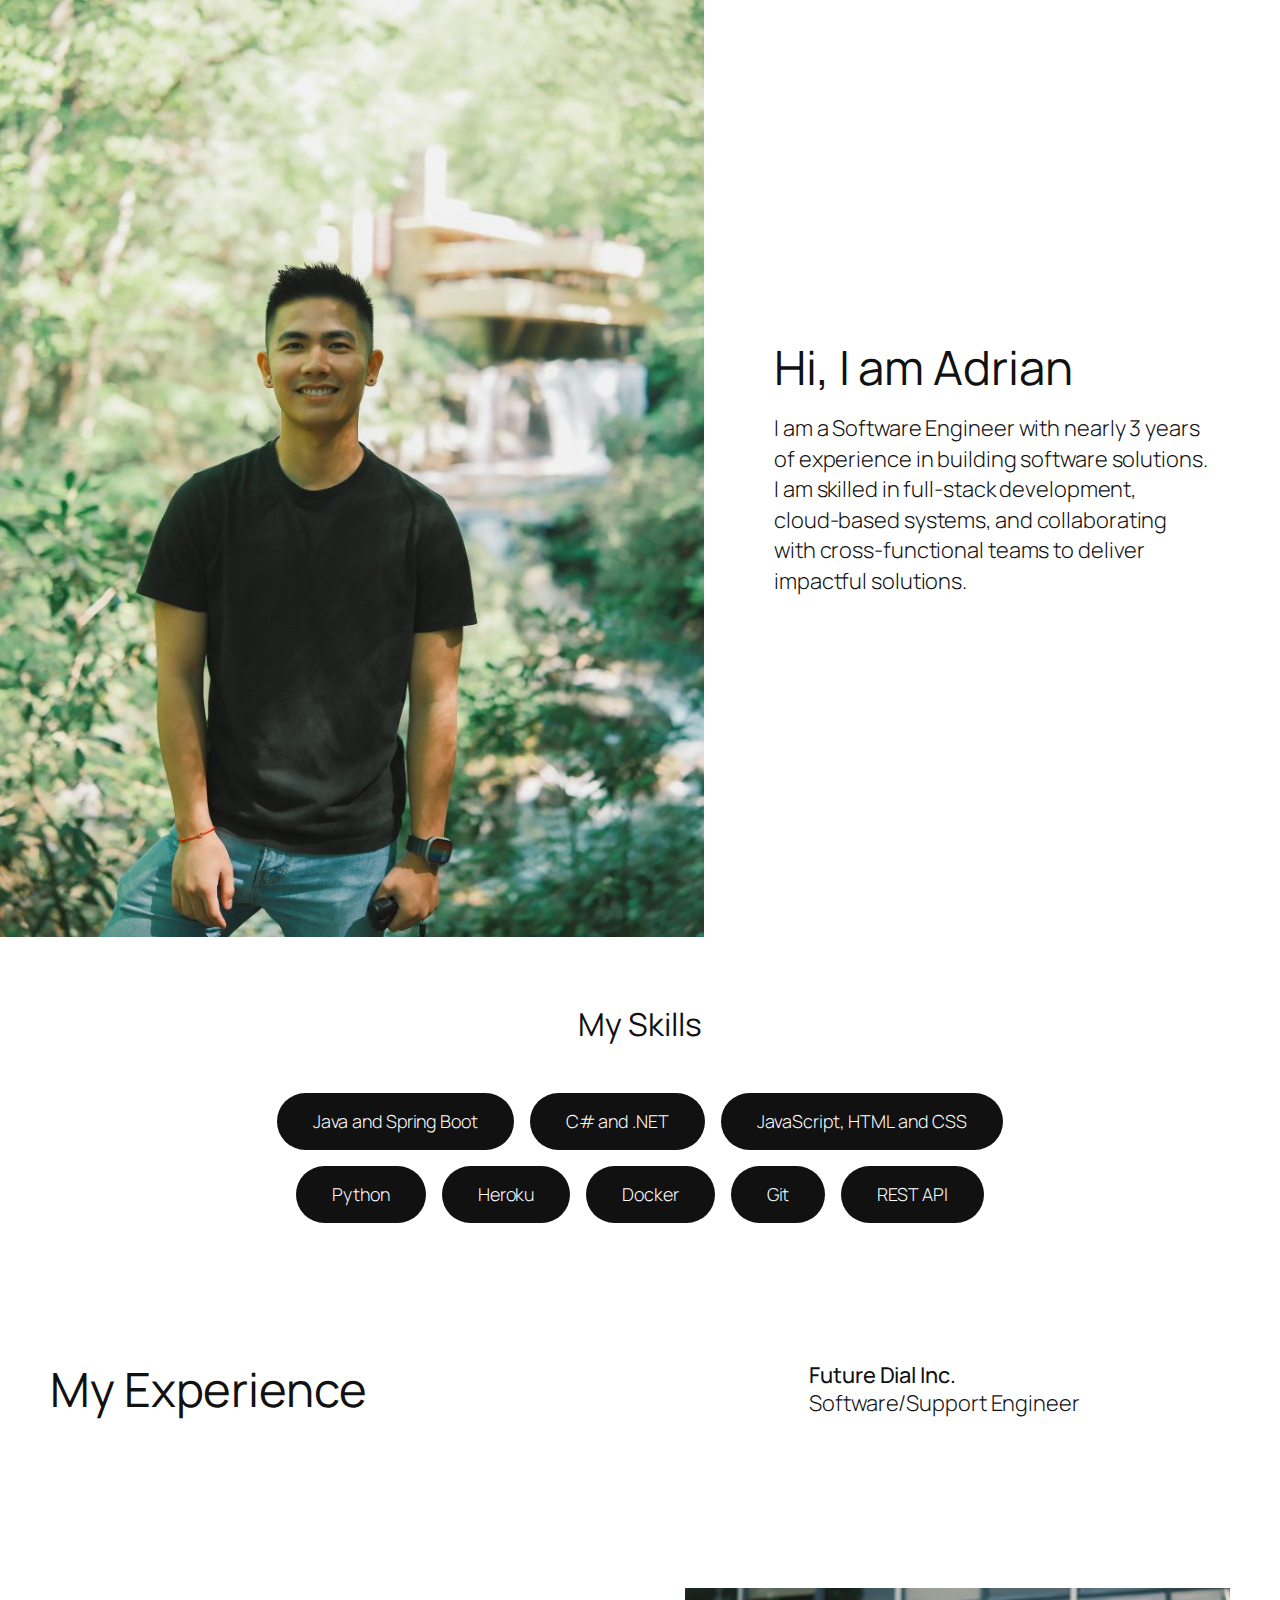
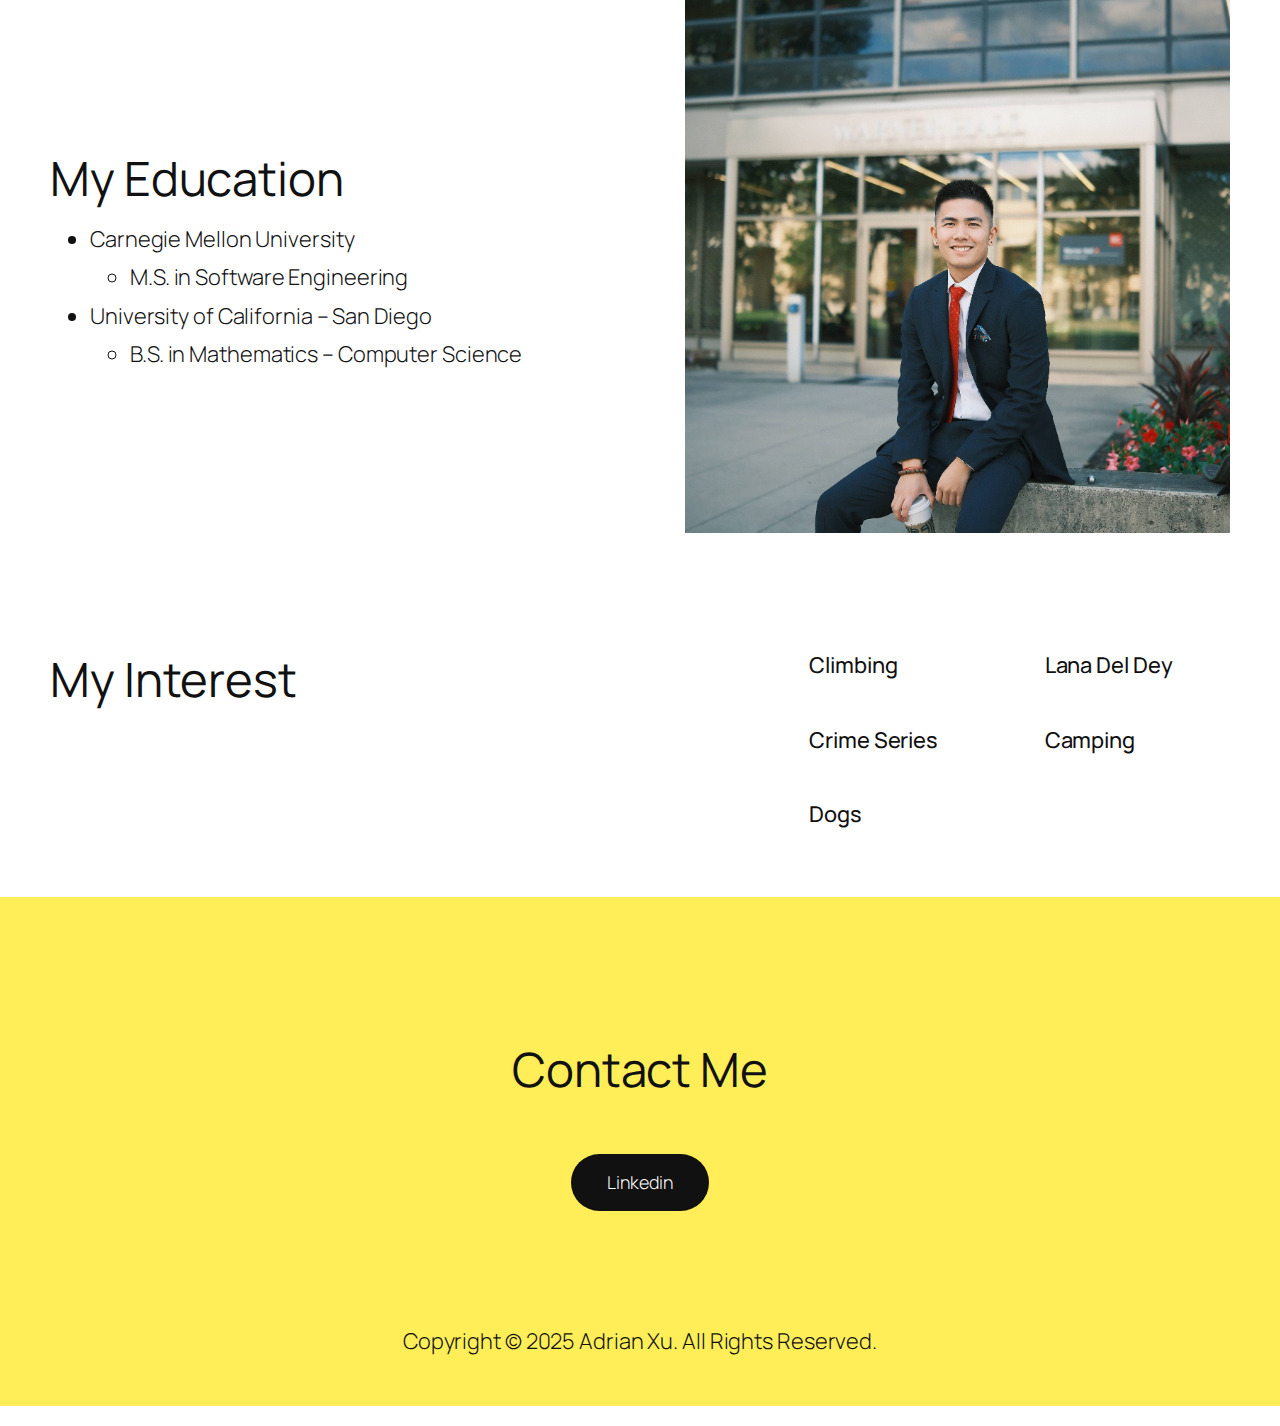
==== commit d0350663: "Update index.html" ====
--- a/index.html
+++ b/index.html
@@ -101,7 +101,7 @@
 
 
 
-<p>I am a Software Engineer nearly 3 years of experience in building software solutions. I am skilled in full-stack development, cloud-based systems, and collaborating with cross-functional teams to deliver impactful solutions. </p>
+<p>I am a Software Engineer with nearly 3 years of experience in building software solutions. I am skilled in full-stack development, cloud-based systems, and collaborating with cross-functional teams to deliver impactful solutions. </p>
 </div>
 </div>
 </div>
@@ -337,4 +337,4 @@
 		sibling.parentElement.insertBefore( skipLink, sibling );
 	}() );</script>
 </body>
-</html>+</html>
